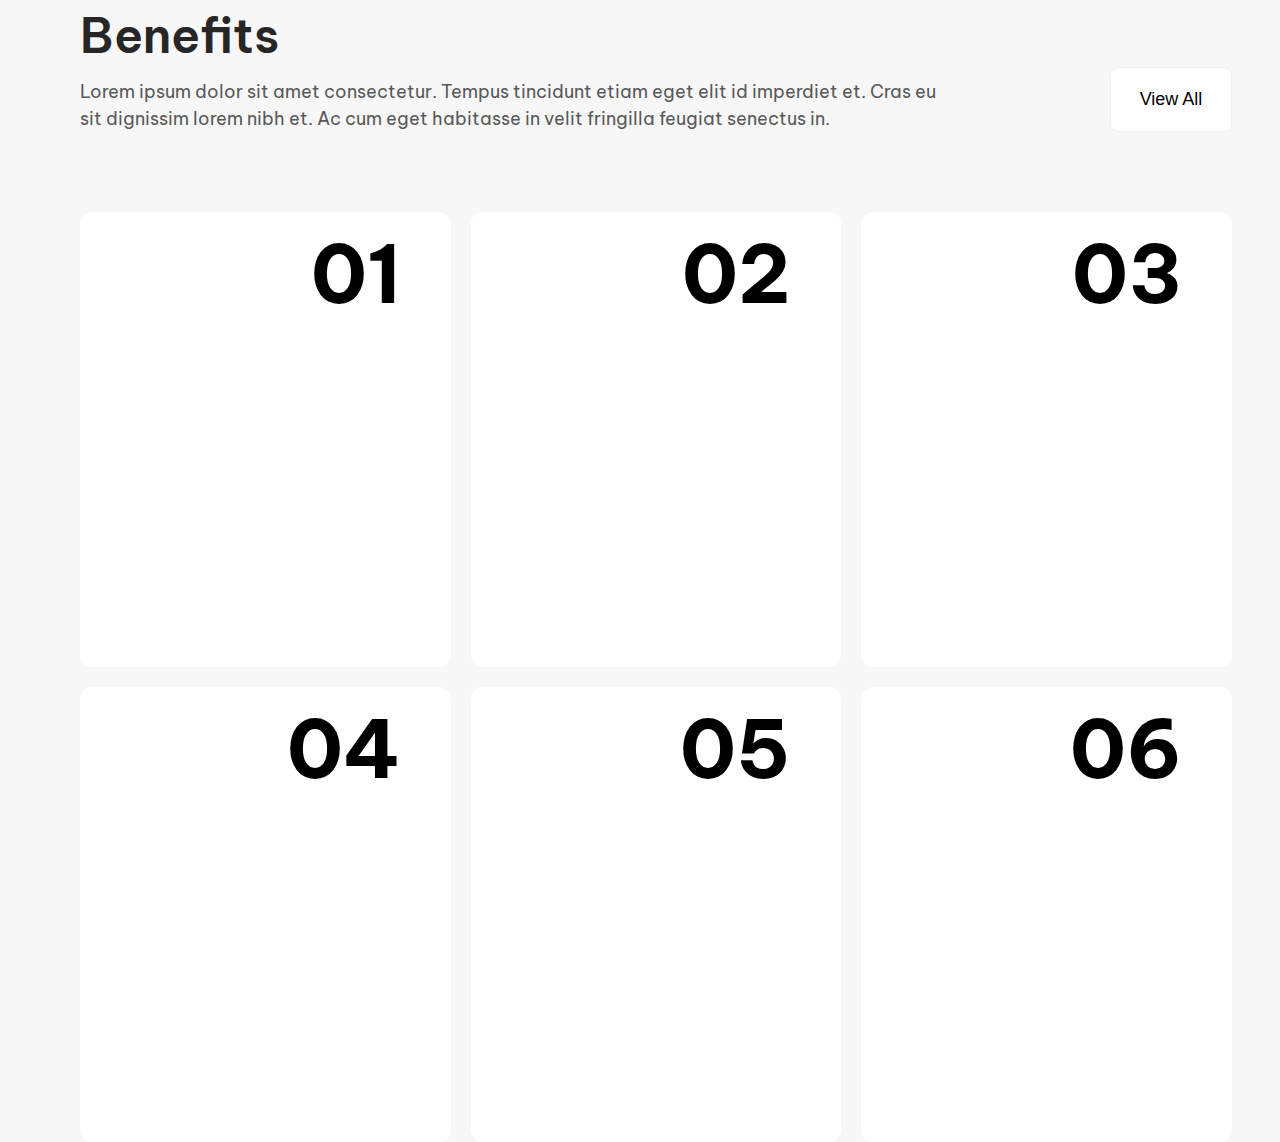
==== index.html @ 362ef0ac "in proccess" ====
<!DOCTYPE html>
<html lang="en">
  <head>
    <meta charset="UTF-8" />
    <meta name="viewport" content="width=device-width, initial-scale=1.0" />
    <link rel="stylesheet" href="assets/styles/reset.css" />
    <link rel="stylesheet" href="assets/styles/style.css" />
    <link rel="preconnect" href="https://fonts.googleapis.com" />
    <link rel="preconnect" href="https://fonts.gstatic.com" crossorigin />
    <link
      href="https://fonts.googleapis.com/css2?family=Be+Vietnam+Pro:ital,wght@0,100;0,200;0,300;0,400;0,500;0,600;0,700;0,800;0,900;1,100;1,200;1,300;1,400;1,500;1,600;1,700;1,800;1,900&display=swap"
      rel="stylesheet"
    />
    <title>course-Page</title>
  </head>
  <body>
    <section class="nahhum section"></section>
    <section class="daniel section">
      <section class="benefits section-container">
        <div class="section-header">
          <div class="section-header-description">
            <h1>Benefits</h1>
            <p>
              Lorem ipsum dolor sit amet consectetur. Tempus tincidunt etiam
              eget elit id imperdiet et. Cras eu sit dignissim lorem nibh et. Ac
              cum eget habitasse in velit fringilla feugiat senectus in.
            </p>
          </div>
          <div class="section-header-viewBtn">
            <button class="viewBtn">View All</button>
          </div>
        </div>
        <div class="section-cards">
          <div class="benefit-card">
            <div class="benefit-card-num">01</div>
            <div class="card-content"></div>
            <div class="card-arrowBtn"></div>
          </div>
          <div class="benefit-card">
            <div class="benefit-card-num">02</div>
            <div class="card-content"></div>
            <div class="card-arrowBtn"></div>
          </div>
          <div class="benefit-card">
            <div class="benefit-card-num">03</div>
            <div class="card-content"></div>
            <div class="card-arrowBtn"></div>
          </div>
          <div class="benefit-card">
            <div class="benefit-card-num">04</div>
            <div class="card-content"></div>
            <div class="card-arrowBtn"></div>
          </div>
          <div class="benefit-card">
            <div class="benefit-card-num">05</div>
            <div class="card-content"></div>
            <div class="card-arrowBtn"></div>
          </div>
          <div class="benefit-card">
            <div class="benefit-card-num">06</div>
            <div class="card-content"></div>
            <div class="card-arrowBtn"></div>
          </div>
        </div>
      </section>
    </section>
    <section class="mohammad section"></section>
    <section class="nahhum_2 section"></section>
  </body>
</html>
---- assets/styles/style.css ----
.section {
  width: 100%;
  padding: 0px 80px;
  background-color: #F7F7F8;
}
/*------------------- Benefits -----------------*/
.section-container {
  /*Utilities*/
  display: flex;
  flex-direction: column;
  width: 90%;
  gap: 8rem;
  font-family: "Be Vietnam Pro", sans-serif;
}
.benefits {
  height: 114.2rem;
}
.section-header {
  /*Utilities*/
  display: flex;
  width: 100%;
  height: 13.2rem;
}
.section-header-description {
    /*Utilities*/
  width: 75%;
  height: 100%;
  display: flex;
  flex-direction: column;
  gap: 0.6rem;
}
.section-header-description h1{
  font-size: 4.8rem;
  font-weight: 600;
  color: #262626;
  line-height: 7.2rem;
}
.section-header-description p{
  font-size: 1.8rem;
  font-weight: 400;
  color: #59595A;
  line-height: 2.7rem;
}
.section-header-viewBtn {
    /*Utilities*/
    width: 25%;
    height: 100%;
    display: flex;
    align-items: flex-end;
    justify-content: flex-end;
}
.viewBtn{
    /*Utilities*/
    width: 12rem;
    height: 6.3rem;
    border: 0.1rem solid #F1F1F3;
    border-radius: 0.8rem;
    background-color: #fff;
    padding: 18px, 24px, 18px, 24px;
    font-size: 1.8rem;
    font-weight: 500;
    line-height: 2.7rem;
    text-align: center;
}
/*-------------- benefits - cards--------------*/
.section-cards{
    display: grid;
    grid-template-columns: repeat(3,1fr);
    gap: 2rem;
    width: 100%;
    height: 93rem;
}
.benefit-card{
    border-radius: 1.2rem;
    padding: 5rem;
    gap: 5rem;
    display: flex;
    background: #FFFFFF;
    flex-direction: column;
    align-items: flex-end;
}
.benefit-card-num{
    font-size: 8rem;
    font-weight: 700;
    line-height: 2.4rem;
}
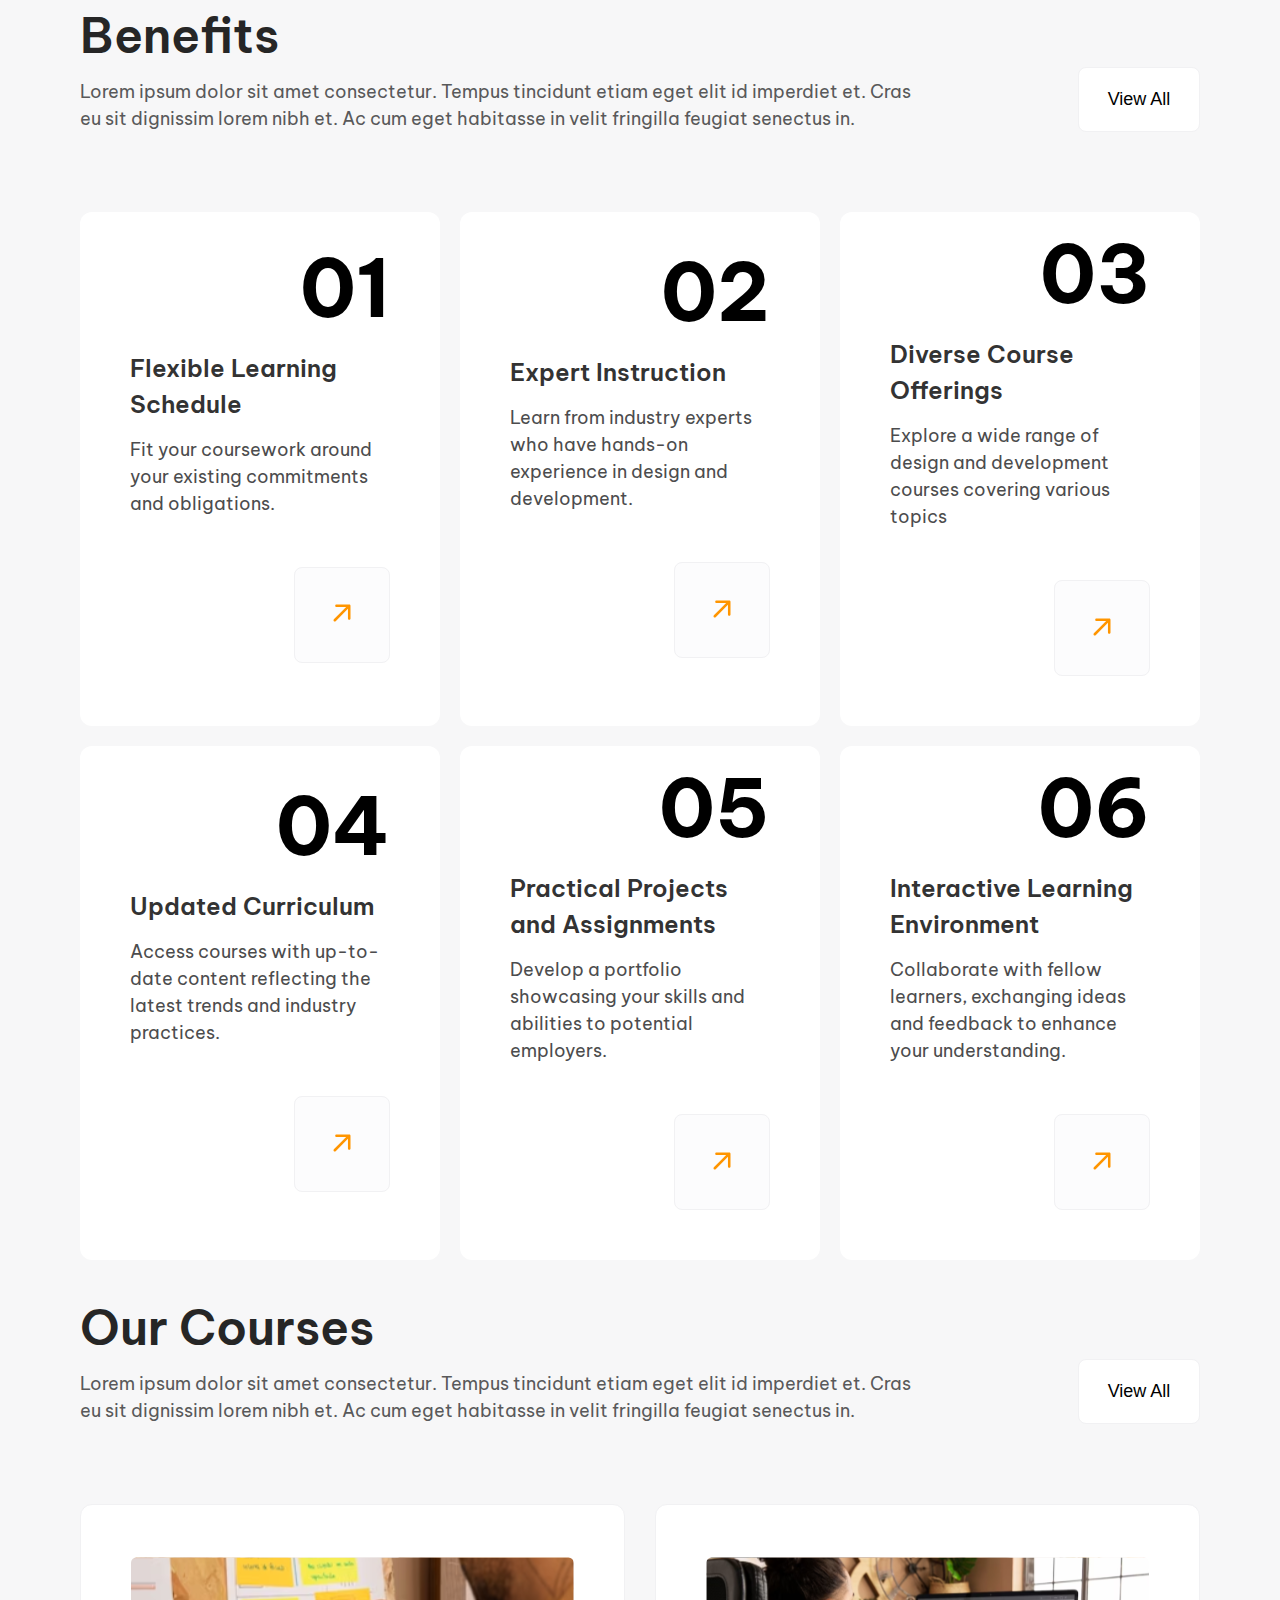
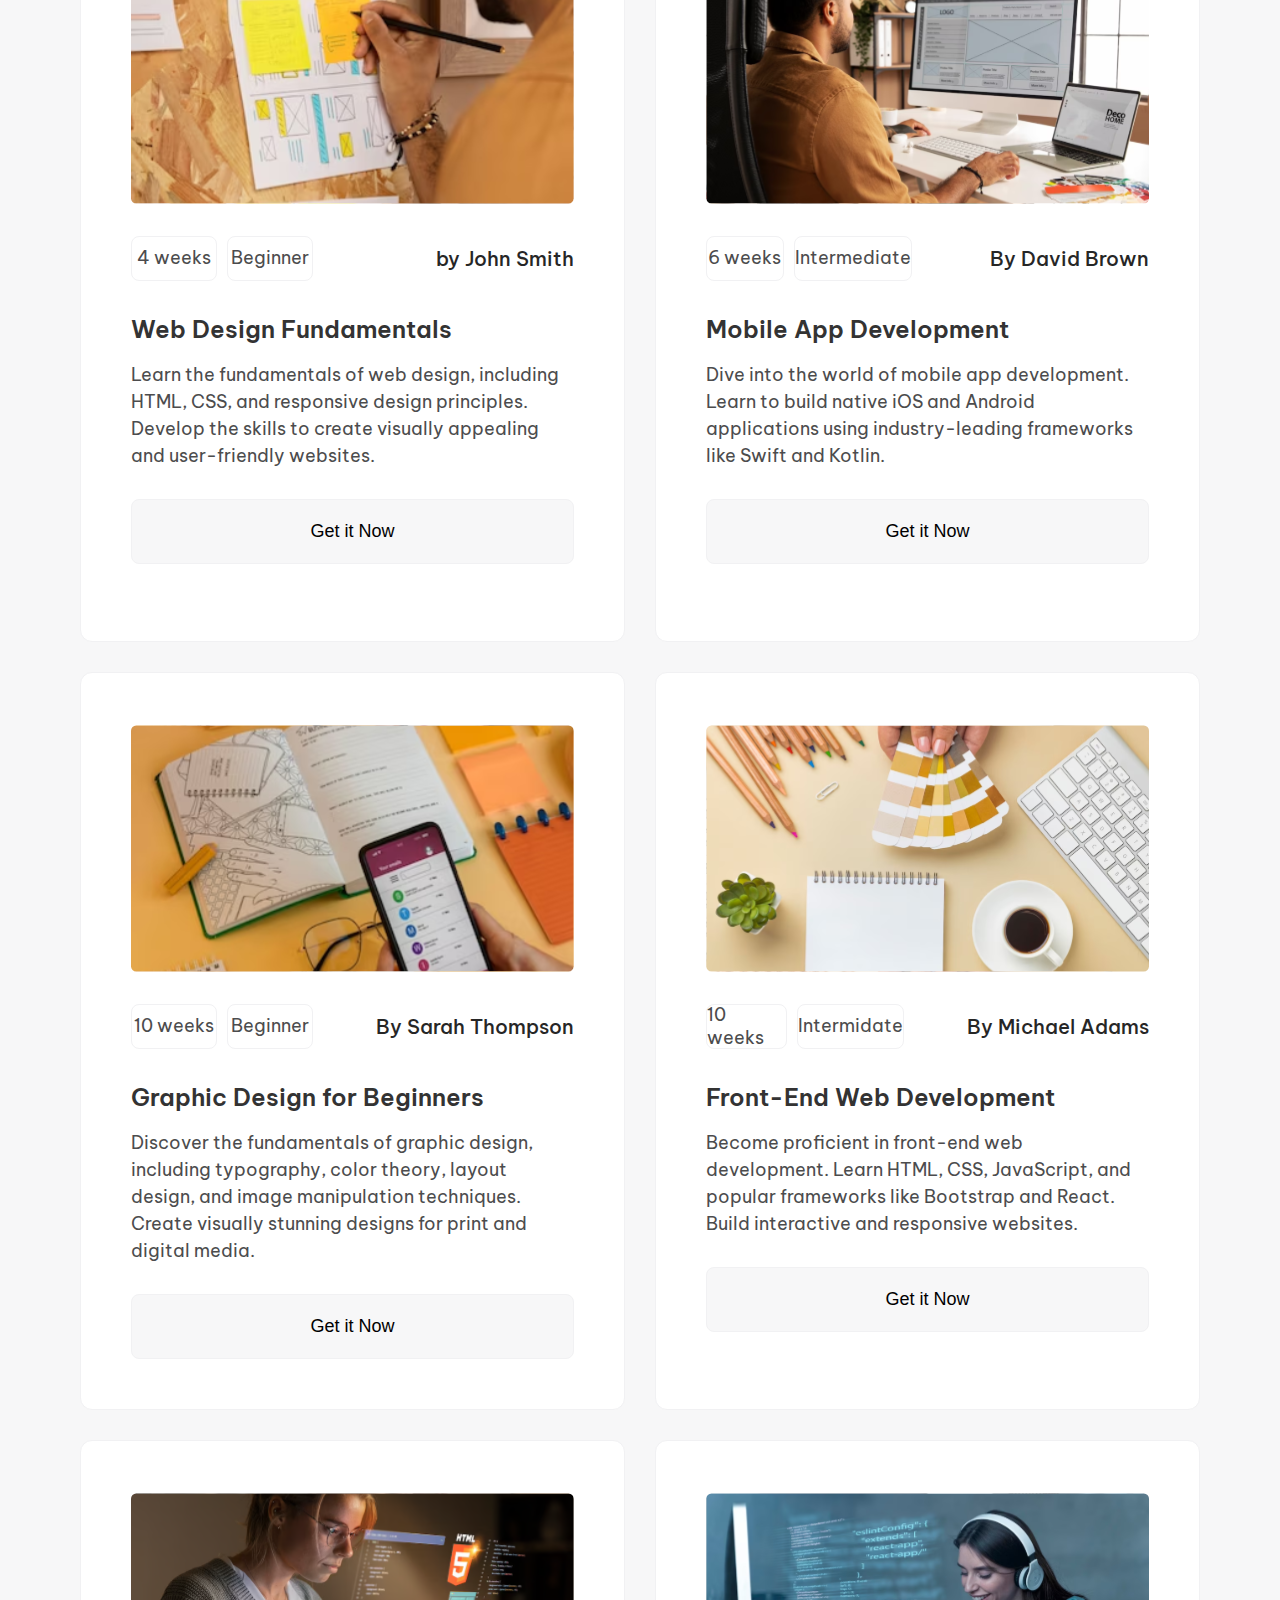
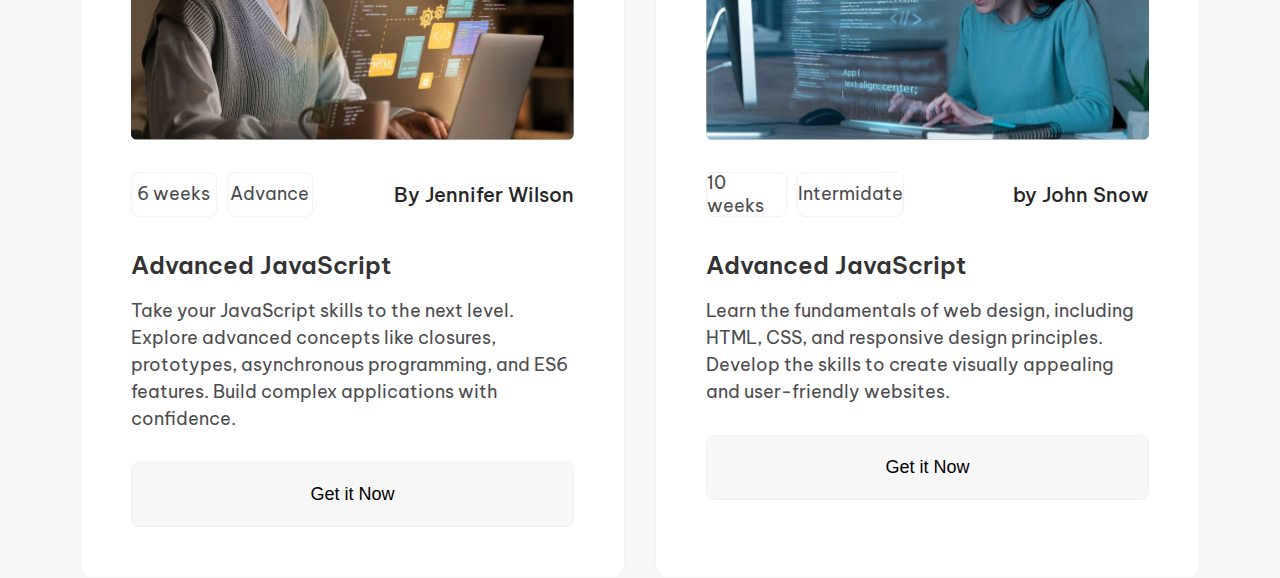
==== commit 73bbeb1f: "in proccess" ====
--- a/index.html
+++ b/index.html
@@ -18,7 +18,7 @@
     <section class="daniel section">
       <section class="benefits section-container">
         <div class="section-header">
-          <div class="section-header-description">
+          <div class="section-description">
             <h1>Benefits</h1>
             <p>
               Lorem ipsum dolor sit amet consectetur. Tempus tincidunt etiam
@@ -26,40 +26,212 @@
               cum eget habitasse in velit fringilla feugiat senectus in.
             </p>
           </div>
-          <div class="section-header-viewBtn">
+          <div class="section-viewBtn">
             <button class="viewBtn">View All</button>
           </div>
         </div>
-        <div class="section-cards">
+        <div class="benefit-section-cards">
           <div class="benefit-card">
             <div class="benefit-card-num">01</div>
-            <div class="card-content"></div>
-            <div class="card-arrowBtn"></div>
+            <div class="card-content">
+              <h1>Flexible Learning Schedule</h1>
+              <p>
+                Fit your coursework around your existing commitments and
+                obligations.
+              </p>
+            </div>
+            <button class="benefit-card-arrowBtn">
+              <img src="./arrowBtn-benefits.svg" alt="" />
+            </button>
           </div>
           <div class="benefit-card">
             <div class="benefit-card-num">02</div>
-            <div class="card-content"></div>
-            <div class="card-arrowBtn"></div>
+            <div class="card-content">
+              <h1>Expert Instruction</h1>
+              <p>
+                Learn from industry experts who have hands-on experience in
+                design and development.
+              </p>
+            </div>
+            <button class="benefit-card-arrowBtn">
+              <img src="./arrowBtn-benefits.svg" alt="" />
+            </button>
           </div>
           <div class="benefit-card">
             <div class="benefit-card-num">03</div>
-            <div class="card-content"></div>
-            <div class="card-arrowBtn"></div>
+            <div class="card-content">
+              <h1>Diverse Course Offerings</h1>
+              <p>
+                Explore a wide range of design and development courses covering
+                various topics
+              </p>
+            </div>
+            <button class="benefit-card-arrowBtn">
+              <img src="./arrowBtn-benefits.svg" alt="" />
+            </button>
           </div>
           <div class="benefit-card">
             <div class="benefit-card-num">04</div>
-            <div class="card-content"></div>
-            <div class="card-arrowBtn"></div>
+            <div class="card-content">
+              <h1>Updated Curriculum</h1>
+              <p>
+                Access courses with up-to-date content reflecting the latest
+                trends and industry practices.
+              </p>
+            </div>
+            <button class="benefit-card-arrowBtn">
+              <img src="./arrowBtn-benefits.svg" alt="" />
+            </button>
           </div>
           <div class="benefit-card">
             <div class="benefit-card-num">05</div>
-            <div class="card-content"></div>
-            <div class="card-arrowBtn"></div>
+            <div class="card-content">
+              <h1>Practical Projects and Assignments</h1>
+              <p>
+                Develop a portfolio showcasing your skills and abilities to
+                potential employers.
+              </p>
+            </div>
+            <button class="benefit-card-arrowBtn">
+              <img src="./arrowBtn-benefits.svg" alt="" />
+            </button>
           </div>
           <div class="benefit-card">
             <div class="benefit-card-num">06</div>
-            <div class="card-content"></div>
-            <div class="card-arrowBtn"></div>
+            <div class="card-content">
+              <h1>Interactive Learning Environment</h1>
+              <p>
+                Collaborate with fellow learners, exchanging ideas and feedback
+                to enhance your understanding.
+              </p>
+            </div>
+            <button class="benefit-card-arrowBtn">
+              <img src="./arrowBtn-benefits.svg" alt="" />
+            </button>
+          </div>
+        </div>
+      </section>
+      <!-----------------Our Courses section ------------------->
+      <section class="our-courses section-container">
+        <div class="section-header">
+          <div class="section-description">
+            <h1>Our Courses</h1>
+            <p>
+              Lorem ipsum dolor sit amet consectetur. Tempus tincidunt etiam
+              eget elit id imperdiet et. Cras eu sit dignissim lorem nibh et. Ac
+              cum eget habitasse in velit fringilla feugiat senectus in.
+            </p>
+          </div>
+          <div class="section-viewBtn">
+            <button class="viewBtn">View All</button>
+          </div>
+        </div>
+        <div class="our-courses-section-cards">
+          <div class="our-courses-card">
+            <div class="our-courses-card-img">
+              <img src="./course-image-1.svg" alt="" />
+            </div>
+            <div class="tags-bar">
+              <div class="duration tag">4 weeks</div>
+              <div class="level tag">Beginner</div>
+              <div class="creator-name">by John Smith</div>
+            </div>
+            <div class="card-content">
+              <h1>Web Design Fundamentals</h1>
+              <p>
+                Learn the fundamentals of web design, including HTML, CSS, and
+                responsive design principles. Develop the skills to create
+                visually appealing and user-friendly websites.
+              </p>
+            </div>
+            <button class="getItNow-btn">Get it Now</button>
+          </div>
+          <div class="our-courses-card">
+            <div class="our-courses-card-img">
+              <img src="./course-image-2.svg" alt="" />
+            </div>
+            <div class="tags-bar">
+              <div class="duration tag">6 weeks</div>
+              <div class="level tag">Intermediate</div>
+              <div class="creator-name">By David Brown</div>
+            </div>
+            <div class="card-content">
+              <h1>Mobile App Development</h1>
+              <p>
+               Dive into the world of mobile app development. Learn to build native iOS and Android applications using industry-leading frameworks like Swift and Kotlin.
+              </p>
+            </div>
+            <button class="getItNow-btn">Get it Now</button>
+          </div>
+          <div class="our-courses-card">
+            <div class="our-courses-card-img">
+              <img src="./course-image-3.svg" alt="" />
+            </div>
+            <div class="tags-bar">
+              <div class="duration tag">10 weeks</div>
+              <div class="level tag">Beginner</div>
+              <div class="creator-name">By Sarah Thompson</div>
+            </div>
+            <div class="card-content">
+              <h1>Graphic Design for Beginners</h1>
+              <p>
+                Discover the fundamentals of graphic design, including typography, color theory, layout design, and image manipulation techniques. Create visually stunning designs for print and digital media.
+              </p>
+            </div>
+            <button class="getItNow-btn">Get it Now</button>
+          </div>
+          <div class="our-courses-card">
+            <div class="our-courses-card-img">
+              <img src="./course-image-4.svg" alt="" />
+            </div>
+            <div class="tags-bar">
+              <div class="duration tag">10 weeks</div>
+              <div class="level tag">Intermidate</div>
+              <div class="creator-name">By Michael Adams</div>
+            </div>
+            <div class="card-content">
+              <h1>Front-End Web Development</h1>
+              <p>
+                Become proficient in front-end web development. Learn HTML, CSS, JavaScript, and popular frameworks like Bootstrap and React. Build interactive and responsive websites.
+              </p>
+            </div>
+            <button class="getItNow-btn">Get it Now</button>
+          </div>
+          <div class="our-courses-card">
+            <div class="our-courses-card-img">
+              <img src="./course-image-5.svg" alt="" />
+            </div>
+            <div class="tags-bar">
+              <div class="duration tag">6 weeks</div>
+              <div class="level tag">Advance</div>
+              <div class="creator-name">By Jennifer Wilson</div>
+            </div>
+            <div class="card-content">
+              <h1>Advanced JavaScript</h1>
+              <p>
+               Take your JavaScript skills to the next level. Explore advanced concepts like closures, prototypes, asynchronous programming, and ES6 features. Build complex applications with confidence.
+              </p>
+            </div>
+            <button class="getItNow-btn">Get it Now</button>
+          </div>
+          <div class="our-courses-card">
+            <div class="our-courses-card-img">
+              <img src="./course-image-6.svg" alt="" />
+            </div>
+            <div class="tags-bar">
+              <div class="duration tag">10 weeks</div>
+              <div class="level tag">Intermidate</div>
+              <div class="creator-name">by John Snow</div>
+            </div>
+            <div class="card-content">
+              <h1>Advanced JavaScript</h1>
+              <p>
+                Learn the fundamentals of web design, including HTML, CSS, and
+                responsive design principles. Develop the skills to create
+                visually appealing and user-friendly websites.
+              </p>
+            </div>
+            <button class="getItNow-btn">Get it Now</button>
           </div>
         </div>
       </section>
--- a/assets/styles/style.css
+++ b/assets/styles/style.css
@@ -1,19 +1,24 @@
 .section {
-  width: 100%;
+  /* width: 100%; */
   padding: 0px 80px;
-  background-color: #F7F7F8;
+  background-color: #f7f7f8;
+}
+.daniel{
+    display: flex;
+    flex-direction: column;
+    gap: 15rem;
 }
 /*------------------- Benefits -----------------*/
 .section-container {
   /*Utilities*/
   display: flex;
   flex-direction: column;
-  width: 90%;
+  width: 100%;
   gap: 8rem;
   font-family: "Be Vietnam Pro", sans-serif;
 }
 .benefits {
-  height: 114.2rem;
+  /* height: 114.2rem; */
 }
 .section-header {
   /*Utilities*/
@@ -21,66 +26,157 @@
   width: 100%;
   height: 13.2rem;
 }
-.section-header-description {
-    /*Utilities*/
+.section-description {
+  /*Utilities*/
   width: 75%;
   height: 100%;
   display: flex;
   flex-direction: column;
   gap: 0.6rem;
 }
-.section-header-description h1{
+.section-description h1 {
   font-size: 4.8rem;
   font-weight: 600;
   color: #262626;
   line-height: 7.2rem;
 }
-.section-header-description p{
+.section-description p {
   font-size: 1.8rem;
   font-weight: 400;
-  color: #59595A;
+  color: #59595a;
   line-height: 2.7rem;
 }
-.section-header-viewBtn {
+.section-viewBtn {
+  /*Utilities*/
+  width: 25%;
+  height: 100%;
+  display: flex;
+  align-items: flex-end;
+  justify-content: flex-end;
+}
+.viewBtn {
+  /*Utilities*/
+  width: 12rem;
+  height: 6.3rem;
+  border: 0.1rem solid #f1f1f3;
+  border-radius: 0.8rem;
+  background-color: #fff;
+  font-size: 1.8rem;
+  font-weight: 500;
+  line-height: 2.7rem;
+  text-align: center;
+}
+/*-------------- benefits - cards--------------*/
+.benefit-section-cards {
+  display: grid;
+  grid-template-columns: repeat(3, 1fr);
+  gap: 2rem;
+  width: 100%;
+  height: 93rem;
+}
+.benefit-card {
     /*Utilities*/
-    width: 25%;
+  border-radius: 1.2rem;
+  padding: 5rem;
+  gap: 5rem;
+  display: flex;
+  background: #ffffff;
+  flex-direction: column;
+  align-items: flex-end;
+  justify-content: center;
+}
+.benefit-card-num {
+    /*Utilities*/
+  font-size: 8rem;
+  font-weight: 700;
+  line-height: 2.4rem;
+}
+.card-content {
+    /*Utilities*/
+  display: flex;
+  flex-direction: column;
+  gap: 1.4rem;
+}
+.card-content h1 {
+  font-size: 2.4rem;
+  font-weight: 600;
+  color: #333333;
+  line-height: 3.6rem;
+}
+.card-content p {
+  font-size: 1.8rem;
+  font-weight: 400;
+  color: #4c4c4d;
+  line-height: 2.7rem;
+}
+.benefit-card-arrowBtn {
+    /*Utilities*/
+  width: 5.4rem;
+  height: 5.4rem;
+  padding: 2rem;
+  border-radius: 0.8rem;
+  border: 0.1rem solid #f1f1f3;
+  background-color: #fcfcfd;
+  cursor: pointer;
+}
+/*--------------------Our-courses--------------------*/
+.our-courses{
+    
+}
+.our-courses-section-cards{
+     display: grid;
+     grid-template-columns: repeat(2, 1fr);
+     grid-template-rows: repeat(3, 1fr);
+     height: auto;
+     width: 100%;
+     gap: 3rem;
+}
+.our-courses-card{
+    display: flex;
+    flex-direction: column;
+    gap: 3rem;
+    border-radius: 1.2rem;
+    border: 0.1rem solid #f1f1f3;
+    padding: 5rem;
+    background-color: #ffffff;
+    
+}
+.our-courses-card-img img{
     height: 100%;
+    width: 100%;
+}
+.tags-bar{
     display: flex;
-    align-items: flex-end;
-    justify-content: flex-end;
+    gap: 1rem;
 }
-.viewBtn{
-    /*Utilities*/
-    width: 12rem;
+.tag{
+    flex: 1;
+    height: 4.3rem;
+    border-radius: 0.8rem;
+    border: 1px solid #f1f1f3;
+    color: #4C4C4D;
+    line-height: 2.27rem;
+    font-size: 1.8rem;
+    display: flex;
+    align-items: center;
+    justify-content: center;
+}
+.creator-name{
+  flex: 3;
+  display: flex;
+  align-items: center;
+  justify-content: flex-end;
+  font-size: 2rem;
+  font-weight: 500;
+  line-height: 2.53rem;
+  color: #262626;
+}
+.getItNow-btn{
+    background-color: #F7F7F8;
+    border: 1px solid #F1F1F3;
+    border-radius: 0.8rem;
     height: 6.3rem;
-    border: 0.1rem solid #F1F1F3;
-    border-radius: 0.8rem;
-    background-color: #fff;
-    padding: 18px, 24px, 18px, 24px;
     font-size: 1.8rem;
     font-weight: 500;
     line-height: 2.7rem;
-    text-align: center;
 }
-/*-------------- benefits - cards--------------*/
-.section-cards{
-    display: grid;
-    grid-template-columns: repeat(3,1fr);
-    gap: 2rem;
-    width: 100%;
-    height: 93rem;
-}
-.benefit-card{
-    border-radius: 1.2rem;
-    padding: 5rem;
-    gap: 5rem;
-    display: flex;
-    background: #FFFFFF;
-    flex-direction: column;
-    align-items: flex-end;
-}
-.benefit-card-num{
-    font-size: 8rem;
-    font-weight: 700;
-    line-height: 2.4rem;
-}
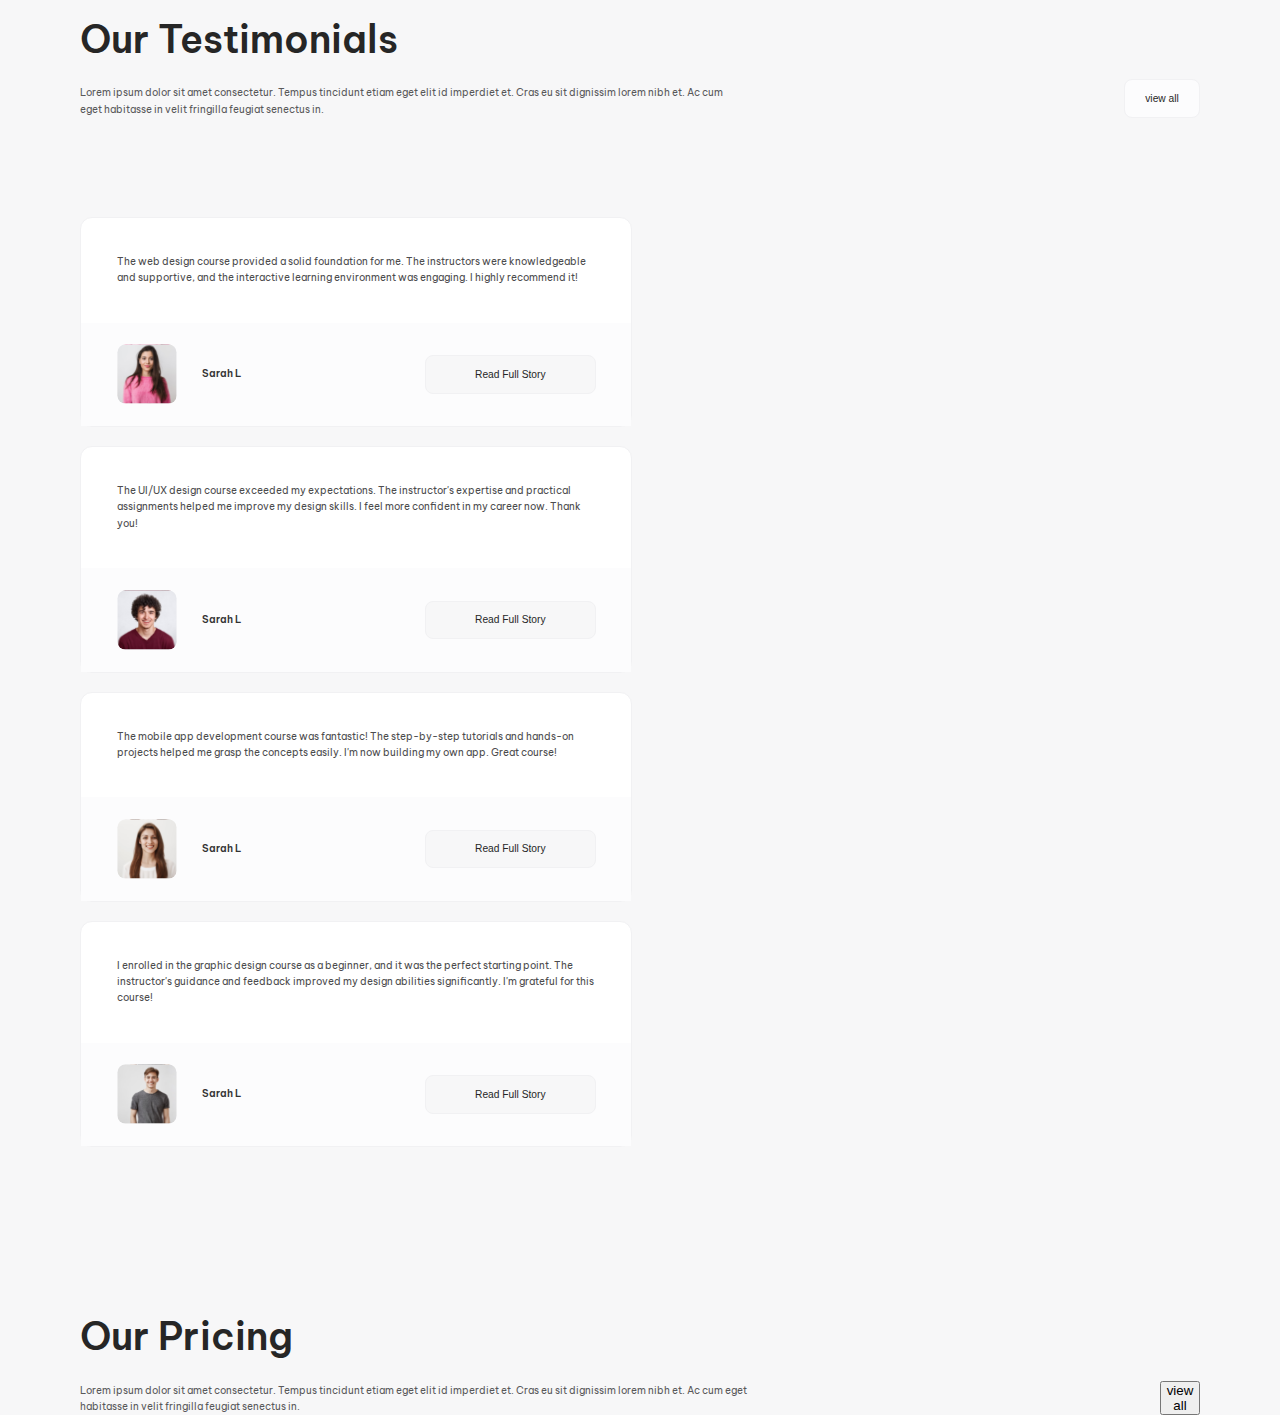
==== commit ac0c751b: "first section" ====
--- a/index.html
+++ b/index.html
@@ -5,238 +5,105 @@
     <meta name="viewport" content="width=device-width, initial-scale=1.0" />
     <link rel="stylesheet" href="assets/styles/reset.css" />
     <link rel="stylesheet" href="assets/styles/style.css" />
-    <link rel="preconnect" href="https://fonts.googleapis.com" />
-    <link rel="preconnect" href="https://fonts.gstatic.com" crossorigin />
     <link
-      href="https://fonts.googleapis.com/css2?family=Be+Vietnam+Pro:ital,wght@0,100;0,200;0,300;0,400;0,500;0,600;0,700;0,800;0,900;1,100;1,200;1,300;1,400;1,500;1,600;1,700;1,800;1,900&display=swap"
       rel="stylesheet"
+      href="https://fonts.googleapis.com/css2?family=Be+Vietnam+Pro&display=swap"
     />
+
     <title>course-Page</title>
   </head>
   <body>
     <section class="nahhum section"></section>
-    <section class="daniel section">
-      <section class="benefits section-container">
-        <div class="section-header">
-          <div class="section-description">
-            <h1>Benefits</h1>
-            <p>
-              Lorem ipsum dolor sit amet consectetur. Tempus tincidunt etiam
+    <section class="daniel section"></section>
+    <section class="mohammad section">
+      <section class="Our-Testimonials">
+        <section class="main-description">
+          <div class="description">
+            <p>Our Testimonials</p>
+            <label
+              >Lorem ipsum dolor sit amet consectetur. Tempus tincidunt etiam
               eget elit id imperdiet et. Cras eu sit dignissim lorem nibh et. Ac
-              cum eget habitasse in velit fringilla feugiat senectus in.
-            </p>
+              cum eget habitasse in velit fringilla feugiat senectus in.</label
+            >
           </div>
-          <div class="section-viewBtn">
-            <button class="viewBtn">View All</button>
+          <button>view all</button>
+        </section>
+        <section class="Testimonials-stories">
+          <figure>
+            <label
+              >The web design course provided a solid foundation for me. The
+              instructors were knowledgeable and supportive, and the interactive
+              learning environment was engaging. I highly recommend it!</label
+            >
+            <div class="Testimonial">
+              <div class="Testimonial-details">
+                <img src="assets/images/Sarah.svg" alt="" />
+                <p>Sarah L</p>
+              </div>
+              <button>Read Full Story</button>
+            </div>
+          </figure>
+          <figure>
+            <label
+              >The UI/UX design course exceeded my expectations. The
+              instructor's expertise and practical assignments helped me improve
+              my design skills. I feel more confident in my career now. Thank
+              you!</label
+            >
+            <div class="Testimonial">
+              <div class="Testimonial-details">
+                <img src="assets/images/Jason.svg" alt="" />
+                <p>Sarah L</p>
+              </div>
+              <button>Read Full Story</button>
+            </div>
+          </figure>
+          <figure>
+            <label
+              >The mobile app development course was fantastic! The step-by-step
+              tutorials and hands-on projects helped me grasp the concepts
+              easily. I'm now building my own app. Great course!</label
+            >
+            <div class="Testimonial">
+              <div class="Testimonial-details">
+                <img src="assets/images/Emily.svg" alt="" />
+                <p>Sarah L</p>
+              </div>
+              <button>Read Full Story</button>
+            </div>
+          </figure>
+          <figure>
+            <label
+              >I enrolled in the graphic design course as a beginner, and it was
+              the perfect starting point. The instructor's guidance and feedback
+              improved my design abilities significantly. I'm grateful for this
+              course!</label
+            >
+            <div class="Testimonial">
+              <div class="Testimonial-details">
+                <img src="assets/images/Michael.svg" alt="" />
+                <p>Sarah L</p>
+              </div>
+              <button>Read Full Story</button>
+            </div>
+          </figure>
+          <!-- <figure>a</figure> -->
+        </section>
+      </section>
+      <section class="Our-Pricing">
+        <section class="main-description">
+          <div class="description">
+            <p>Our Pricing</p>
+            <label
+              >Lorem ipsum dolor sit amet consectetur. Tempus tincidunt etiam
+              eget elit id imperdiet et. Cras eu sit dignissim lorem nibh et. Ac
+              cum eget habitasse in velit fringilla feugiat senectus in.</label
+            >
           </div>
-        </div>
-        <div class="benefit-section-cards">
-          <div class="benefit-card">
-            <div class="benefit-card-num">01</div>
-            <div class="card-content">
-              <h1>Flexible Learning Schedule</h1>
-              <p>
-                Fit your coursework around your existing commitments and
-                obligations.
-              </p>
-            </div>
-            <button class="benefit-card-arrowBtn">
-              <img src="./arrowBtn-benefits.svg" alt="" />
-            </button>
-          </div>
-          <div class="benefit-card">
-            <div class="benefit-card-num">02</div>
-            <div class="card-content">
-              <h1>Expert Instruction</h1>
-              <p>
-                Learn from industry experts who have hands-on experience in
-                design and development.
-              </p>
-            </div>
-            <button class="benefit-card-arrowBtn">
-              <img src="./arrowBtn-benefits.svg" alt="" />
-            </button>
-          </div>
-          <div class="benefit-card">
-            <div class="benefit-card-num">03</div>
-            <div class="card-content">
-              <h1>Diverse Course Offerings</h1>
-              <p>
-                Explore a wide range of design and development courses covering
-                various topics
-              </p>
-            </div>
-            <button class="benefit-card-arrowBtn">
-              <img src="./arrowBtn-benefits.svg" alt="" />
-            </button>
-          </div>
-          <div class="benefit-card">
-            <div class="benefit-card-num">04</div>
-            <div class="card-content">
-              <h1>Updated Curriculum</h1>
-              <p>
-                Access courses with up-to-date content reflecting the latest
-                trends and industry practices.
-              </p>
-            </div>
-            <button class="benefit-card-arrowBtn">
-              <img src="./arrowBtn-benefits.svg" alt="" />
-            </button>
-          </div>
-          <div class="benefit-card">
-            <div class="benefit-card-num">05</div>
-            <div class="card-content">
-              <h1>Practical Projects and Assignments</h1>
-              <p>
-                Develop a portfolio showcasing your skills and abilities to
-                potential employers.
-              </p>
-            </div>
-            <button class="benefit-card-arrowBtn">
-              <img src="./arrowBtn-benefits.svg" alt="" />
-            </button>
-          </div>
-          <div class="benefit-card">
-            <div class="benefit-card-num">06</div>
-            <div class="card-content">
-              <h1>Interactive Learning Environment</h1>
-              <p>
-                Collaborate with fellow learners, exchanging ideas and feedback
-                to enhance your understanding.
-              </p>
-            </div>
-            <button class="benefit-card-arrowBtn">
-              <img src="./arrowBtn-benefits.svg" alt="" />
-            </button>
-          </div>
-        </div>
-      </section>
-      <!-----------------Our Courses section ------------------->
-      <section class="our-courses section-container">
-        <div class="section-header">
-          <div class="section-description">
-            <h1>Our Courses</h1>
-            <p>
-              Lorem ipsum dolor sit amet consectetur. Tempus tincidunt etiam
-              eget elit id imperdiet et. Cras eu sit dignissim lorem nibh et. Ac
-              cum eget habitasse in velit fringilla feugiat senectus in.
-            </p>
-          </div>
-          <div class="section-viewBtn">
-            <button class="viewBtn">View All</button>
-          </div>
-        </div>
-        <div class="our-courses-section-cards">
-          <div class="our-courses-card">
-            <div class="our-courses-card-img">
-              <img src="./course-image-1.svg" alt="" />
-            </div>
-            <div class="tags-bar">
-              <div class="duration tag">4 weeks</div>
-              <div class="level tag">Beginner</div>
-              <div class="creator-name">by John Smith</div>
-            </div>
-            <div class="card-content">
-              <h1>Web Design Fundamentals</h1>
-              <p>
-                Learn the fundamentals of web design, including HTML, CSS, and
-                responsive design principles. Develop the skills to create
-                visually appealing and user-friendly websites.
-              </p>
-            </div>
-            <button class="getItNow-btn">Get it Now</button>
-          </div>
-          <div class="our-courses-card">
-            <div class="our-courses-card-img">
-              <img src="./course-image-2.svg" alt="" />
-            </div>
-            <div class="tags-bar">
-              <div class="duration tag">6 weeks</div>
-              <div class="level tag">Intermediate</div>
-              <div class="creator-name">By David Brown</div>
-            </div>
-            <div class="card-content">
-              <h1>Mobile App Development</h1>
-              <p>
-               Dive into the world of mobile app development. Learn to build native iOS and Android applications using industry-leading frameworks like Swift and Kotlin.
-              </p>
-            </div>
-            <button class="getItNow-btn">Get it Now</button>
-          </div>
-          <div class="our-courses-card">
-            <div class="our-courses-card-img">
-              <img src="./course-image-3.svg" alt="" />
-            </div>
-            <div class="tags-bar">
-              <div class="duration tag">10 weeks</div>
-              <div class="level tag">Beginner</div>
-              <div class="creator-name">By Sarah Thompson</div>
-            </div>
-            <div class="card-content">
-              <h1>Graphic Design for Beginners</h1>
-              <p>
-                Discover the fundamentals of graphic design, including typography, color theory, layout design, and image manipulation techniques. Create visually stunning designs for print and digital media.
-              </p>
-            </div>
-            <button class="getItNow-btn">Get it Now</button>
-          </div>
-          <div class="our-courses-card">
-            <div class="our-courses-card-img">
-              <img src="./course-image-4.svg" alt="" />
-            </div>
-            <div class="tags-bar">
-              <div class="duration tag">10 weeks</div>
-              <div class="level tag">Intermidate</div>
-              <div class="creator-name">By Michael Adams</div>
-            </div>
-            <div class="card-content">
-              <h1>Front-End Web Development</h1>
-              <p>
-                Become proficient in front-end web development. Learn HTML, CSS, JavaScript, and popular frameworks like Bootstrap and React. Build interactive and responsive websites.
-              </p>
-            </div>
-            <button class="getItNow-btn">Get it Now</button>
-          </div>
-          <div class="our-courses-card">
-            <div class="our-courses-card-img">
-              <img src="./course-image-5.svg" alt="" />
-            </div>
-            <div class="tags-bar">
-              <div class="duration tag">6 weeks</div>
-              <div class="level tag">Advance</div>
-              <div class="creator-name">By Jennifer Wilson</div>
-            </div>
-            <div class="card-content">
-              <h1>Advanced JavaScript</h1>
-              <p>
-               Take your JavaScript skills to the next level. Explore advanced concepts like closures, prototypes, asynchronous programming, and ES6 features. Build complex applications with confidence.
-              </p>
-            </div>
-            <button class="getItNow-btn">Get it Now</button>
-          </div>
-          <div class="our-courses-card">
-            <div class="our-courses-card-img">
-              <img src="./course-image-6.svg" alt="" />
-            </div>
-            <div class="tags-bar">
-              <div class="duration tag">10 weeks</div>
-              <div class="level tag">Intermidate</div>
-              <div class="creator-name">by John Snow</div>
-            </div>
-            <div class="card-content">
-              <h1>Advanced JavaScript</h1>
-              <p>
-                Learn the fundamentals of web design, including HTML, CSS, and
-                responsive design principles. Develop the skills to create
-                visually appealing and user-friendly websites.
-              </p>
-            </div>
-            <button class="getItNow-btn">Get it Now</button>
-          </div>
-        </div>
+          <button>view all</button>
+        </section>
       </section>
     </section>
-    <section class="mohammad section"></section>
     <section class="nahhum_2 section"></section>
   </body>
 </html>
--- a/assets/styles/style.css
+++ b/assets/styles/style.css
@@ -1,182 +1,134 @@
 .section {
-  /* width: 100%; */
-  padding: 0px 80px;
-  background-color: #f7f7f8;
+    /* width: 100%; */
+    padding: 0px 80px;
+    max-width: 1488px;
 }
-.daniel{
+
+.mohammad {
     display: flex;
     flex-direction: column;
-    gap: 15rem;
+    gap: 150px;
+    justify-content: space-around;
 }
-/*------------------- Benefits -----------------*/
-.section-container {
-  /*Utilities*/
-  display: flex;
-  flex-direction: column;
-  width: 100%;
-  gap: 8rem;
-  font-family: "Be Vietnam Pro", sans-serif;
-}
-.benefits {
-  /* height: 114.2rem; */
-}
-.section-header {
-  /*Utilities*/
-  display: flex;
-  width: 100%;
-  height: 13.2rem;
-}
-.section-description {
-  /*Utilities*/
-  width: 75%;
-  height: 100%;
-  display: flex;
-  flex-direction: column;
-  gap: 0.6rem;
-}
-.section-description h1 {
-  font-size: 4.8rem;
-  font-weight: 600;
-  color: #262626;
-  line-height: 7.2rem;
-}
-.section-description p {
-  font-size: 1.8rem;
-  font-weight: 400;
-  color: #59595a;
-  line-height: 2.7rem;
-}
-.section-viewBtn {
-  /*Utilities*/
-  width: 25%;
-  height: 100%;
-  display: flex;
-  align-items: flex-end;
-  justify-content: flex-end;
-}
-.viewBtn {
-  /*Utilities*/
-  width: 12rem;
-  height: 6.3rem;
-  border: 0.1rem solid #f1f1f3;
-  border-radius: 0.8rem;
-  background-color: #fff;
-  font-size: 1.8rem;
-  font-weight: 500;
-  line-height: 2.7rem;
-  text-align: center;
-}
-/*-------------- benefits - cards--------------*/
-.benefit-section-cards {
-  display: grid;
-  grid-template-columns: repeat(3, 1fr);
-  gap: 2rem;
-  width: 100%;
-  height: 93rem;
-}
-.benefit-card {
-    /*Utilities*/
-  border-radius: 1.2rem;
-  padding: 5rem;
-  gap: 5rem;
-  display: flex;
-  background: #ffffff;
-  flex-direction: column;
-  align-items: flex-end;
-  justify-content: center;
-}
-.benefit-card-num {
-    /*Utilities*/
-  font-size: 8rem;
-  font-weight: 700;
-  line-height: 2.4rem;
-}
-.card-content {
-    /*Utilities*/
-  display: flex;
-  flex-direction: column;
-  gap: 1.4rem;
-}
-.card-content h1 {
-  font-size: 2.4rem;
-  font-weight: 600;
-  color: #333333;
-  line-height: 3.6rem;
-}
-.card-content p {
-  font-size: 1.8rem;
-  font-weight: 400;
-  color: #4c4c4d;
-  line-height: 2.7rem;
-}
-.benefit-card-arrowBtn {
-    /*Utilities*/
-  width: 5.4rem;
-  height: 5.4rem;
-  padding: 2rem;
-  border-radius: 0.8rem;
-  border: 0.1rem solid #f1f1f3;
-  background-color: #fcfcfd;
-  cursor: pointer;
-}
-/*--------------------Our-courses--------------------*/
-.our-courses{
-    
-}
-.our-courses-section-cards{
-     display: grid;
-     grid-template-columns: repeat(2, 1fr);
-     grid-template-rows: repeat(3, 1fr);
-     height: auto;
-     width: 100%;
-     gap: 3rem;
-}
-.our-courses-card{
+
+.Our-Testimonials,
+.Our-Pricing {
     display: flex;
     flex-direction: column;
-    gap: 3rem;
-    border-radius: 1.2rem;
-    border: 0.1rem solid #f1f1f3;
-    padding: 5rem;
-    background-color: #ffffff;
-    
+    justify-content: space-between;
+    gap: 11vh;
+    margin: 0px;
 }
-.our-courses-card-img img{
-    height: 100%;
-    width: 100%;
+
+
+.Our-Testimonials .main-description,
+.Our-Pricing .main-description {
+    display: flex;
+    margin: 0px;
+    padding: 0px;
+    flex-direction: row;
+    justify-content: flex-end;
+    align-items: flex-end;
+    gap: 24vw;
 }
-.tags-bar{
+
+.Our-Testimonials .main-description .description,
+.Our-Pricing .main-description .description {
+    margin-right: 90px;
+    width: 74%;
     display: flex;
-    gap: 1rem;
+    flex-direction: column;
+    gap: 6px;
+    justify-content: space-between;
 }
-.tag{
-    flex: 1;
-    height: 4.3rem;
-    border-radius: 0.8rem;
-    border: 1px solid #f1f1f3;
+
+.Our-Testimonials .main-description p,
+.Our-Pricing .main-description p {
+    color: #262626;
+    font-weight: 600;
+    font-size: 3vw;
+    padding: 1vh 0px;
+}
+
+.Our-Testimonials .main-description label,
+.Our-Pricing .main-description label {
+    font-size: 0.8vw;
+    color: #59595A;
+}
+
+.Our-Testimonials .main-description button {
+    background-color: #FCFCFD;
+    border: 1px #F1F1F3 solid;
+    font-size: 0.8vw;
+    color: #262626;
+    padding: 13px 17px;
+    border-radius: 8px;
+    width: 4vw;
+    cursor: pointer;
+}
+
+.Testimonials-stories {
+    display: flex;
+    flex-direction: row;
+    flex-wrap: wrap;
+    gap: 1.5vw;
+
+}
+
+.Testimonials-stories figure {
+    width: 43vw;
+    display: flex;
+    flex-direction: column;
+    background-color: #FFFFFF;
+    border: 1px solid #F1F1F3;
+    border-radius: 12px;
+}
+
+.Testimonials-stories figure label {
+    padding: 2.8vw;
     color: #4C4C4D;
-    line-height: 2.27rem;
-    font-size: 1.8rem;
+    font-size: 0.8vw;
+
+}
+
+.Testimonial {
     display: flex;
+    flex-direction: row;
+    padding: 1.7vw 2.8vw;
+    background-color: #FCFCFD;
     align-items: center;
-    justify-content: center;
+
 }
-.creator-name{
-  flex: 3;
-  display: flex;
-  align-items: center;
-  justify-content: flex-end;
-  font-size: 2rem;
-  font-weight: 500;
-  line-height: 2.53rem;
-  color: #262626;
+
+.Testimonial-details {
+    flex-grow: 2;
+    display: flex;
+    flex-direction: row;
+    align-items: center;
+    gap: 2vw;
 }
-.getItNow-btn{
+
+.Testimonial-details img {
+    width: 60px;
+    height: 60px;
+}
+
+.Testimonial-details p {
+    font-size: 0.8vw;
+    color: #333333;
+    font-weight: 600;
+}
+
+.Testimonial button {
+    flex-grow: 1;
+    font-size: 0.8vw;
+    width: 2vw;
+    color: #262626;
     background-color: #F7F7F8;
+    border-radius: 8px;
     border: 1px solid #F1F1F3;
-    border-radius: 0.8rem;
-    height: 6.3rem;
-    font-size: 1.8rem;
-    font-weight: 500;
-    line-height: 2.7rem;
+    padding: 1vw 2vw;
+    cursor: pointer;
 }
+
+.Our-Pricing .main-description button {}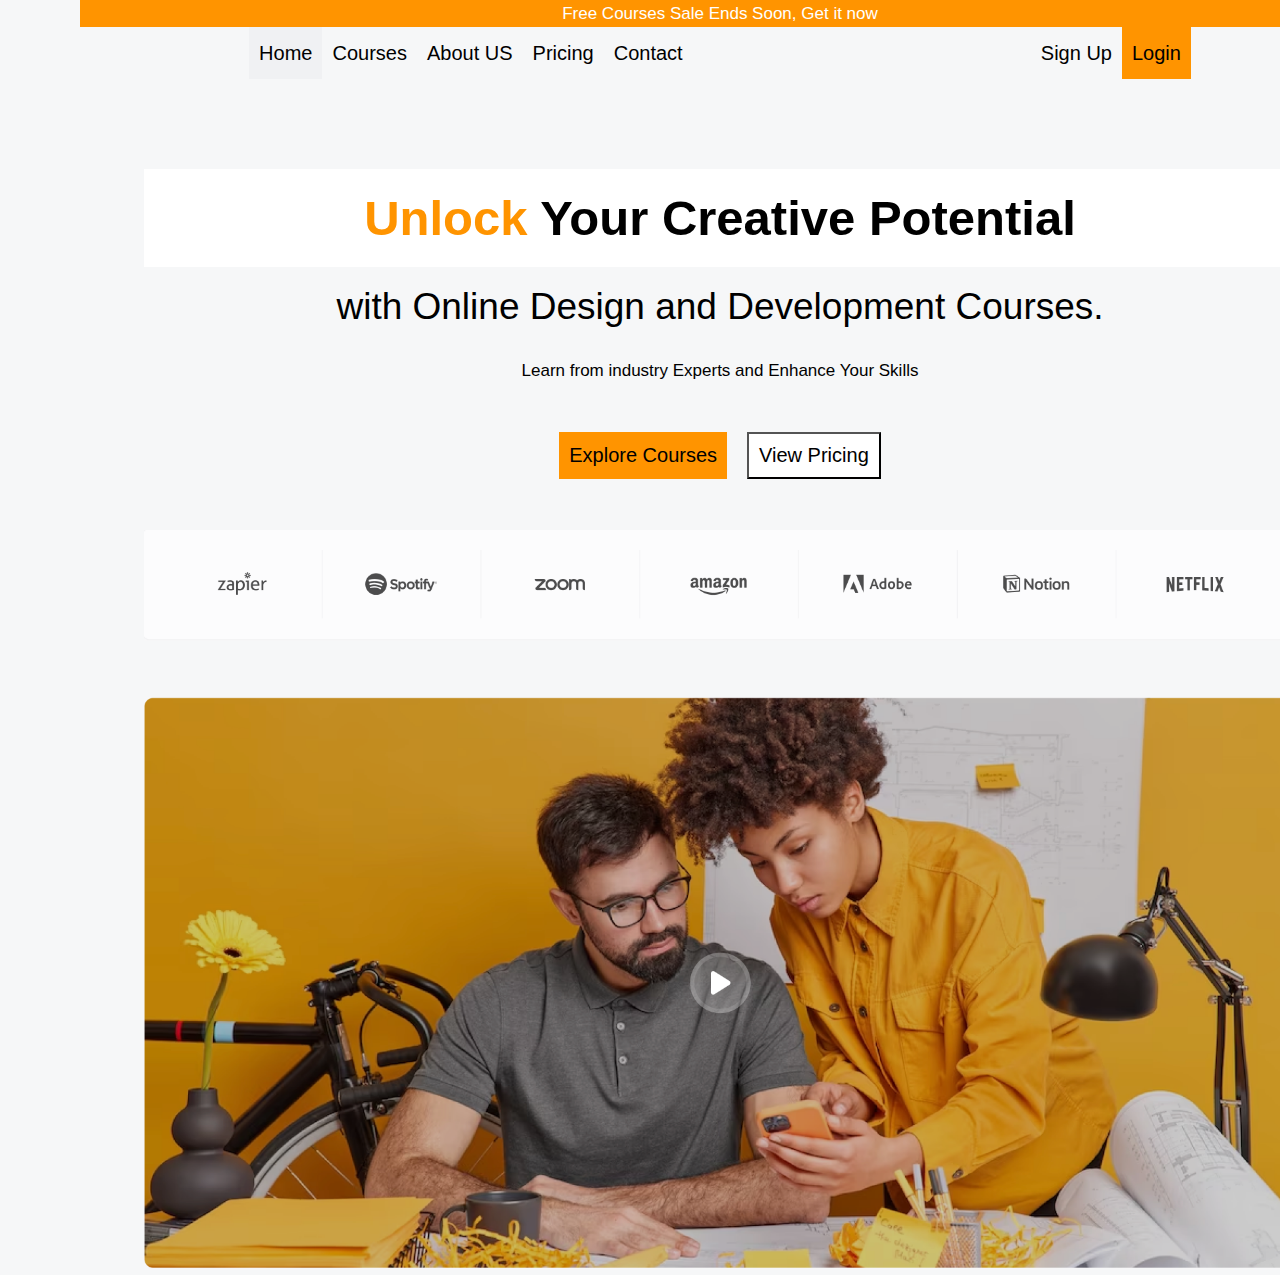
==== commit 881673f7: "actions" ====
--- a/index.html
+++ b/index.html
@@ -5,105 +5,78 @@
     <meta name="viewport" content="width=device-width, initial-scale=1.0" />
     <link rel="stylesheet" href="assets/styles/reset.css" />
     <link rel="stylesheet" href="assets/styles/style.css" />
-    <link
-      rel="stylesheet"
-      href="https://fonts.googleapis.com/css2?family=Be+Vietnam+Pro&display=swap"
-    />
-
     <title>course-Page</title>
   </head>
   <body>
-    <section class="nahhum section"></section>
+    <section class="nahhum section">
+      <header class="flex">Free Courses Sale Ends Soon, Get it now</header>
+
+      <div class="secondary-header flex">
+        <div class="main-nav-bar flex">
+          <div class="pressed-btn flex">Home</div>
+          <div class="un-pressed-btn flex">Courses</div>
+          <div class="un-pressed-btn flex">About US</div>
+          <div class="un-pressed-btn flex">Pricing</div>
+          <div class="un-pressed-btn flex">Contact</div>
+        </div>
+
+        <div class="login-bar flex">
+          <button type="button" class="sign-up-btn">Sign Up</button>
+          <button type="button" class="login-btn">Login</button>
+        </div>
+      </div>
+
+      <div class="hero-section">
+        <div class="hero-content">
+          <div class="header1">
+            <span class="orange">Unlock</span> Your Creative Potential
+          </div>
+          <div class="header2">with Online Design and Development Courses.</div>
+
+          <div class="header3">
+            Learn from industry Experts and Enhance Your Skills
+          </div>
+          <div class="explore-btn">
+            <button type="button" class="explore-courses-btn login-btn">
+              Explore Courses
+            </button>
+            <button type="button" class="view-pricing-btn">View Pricing</button>
+          </div>
+       
+
+        <div class="partners-img">
+          <img src="assets/Screenshot 2024-04-16 at 12.36.17.png" />
+        </div>
+<div class="main-image">
+<img src="assets/Screenshot 2024-04-16 at 12.37.38.png">
+</div>
+
+      </div>
+    </section>
     <section class="daniel section"></section>
-    <section class="mohammad section">
-      <section class="Our-Testimonials">
-        <section class="main-description">
-          <div class="description">
-            <p>Our Testimonials</p>
-            <label
-              >Lorem ipsum dolor sit amet consectetur. Tempus tincidunt etiam
-              eget elit id imperdiet et. Cras eu sit dignissim lorem nibh et. Ac
-              cum eget habitasse in velit fringilla feugiat senectus in.</label
-            >
-          </div>
-          <button>view all</button>
-        </section>
-        <section class="Testimonials-stories">
-          <figure>
-            <label
-              >The web design course provided a solid foundation for me. The
-              instructors were knowledgeable and supportive, and the interactive
-              learning environment was engaging. I highly recommend it!</label
-            >
-            <div class="Testimonial">
-              <div class="Testimonial-details">
-                <img src="assets/images/Sarah.svg" alt="" />
-                <p>Sarah L</p>
-              </div>
-              <button>Read Full Story</button>
-            </div>
-          </figure>
-          <figure>
-            <label
-              >The UI/UX design course exceeded my expectations. The
-              instructor's expertise and practical assignments helped me improve
-              my design skills. I feel more confident in my career now. Thank
-              you!</label
-            >
-            <div class="Testimonial">
-              <div class="Testimonial-details">
-                <img src="assets/images/Jason.svg" alt="" />
-                <p>Sarah L</p>
-              </div>
-              <button>Read Full Story</button>
-            </div>
-          </figure>
-          <figure>
-            <label
-              >The mobile app development course was fantastic! The step-by-step
-              tutorials and hands-on projects helped me grasp the concepts
-              easily. I'm now building my own app. Great course!</label
-            >
-            <div class="Testimonial">
-              <div class="Testimonial-details">
-                <img src="assets/images/Emily.svg" alt="" />
-                <p>Sarah L</p>
-              </div>
-              <button>Read Full Story</button>
-            </div>
-          </figure>
-          <figure>
-            <label
-              >I enrolled in the graphic design course as a beginner, and it was
-              the perfect starting point. The instructor's guidance and feedback
-              improved my design abilities significantly. I'm grateful for this
-              course!</label
-            >
-            <div class="Testimonial">
-              <div class="Testimonial-details">
-                <img src="assets/images/Michael.svg" alt="" />
-                <p>Sarah L</p>
-              </div>
-              <button>Read Full Story</button>
-            </div>
-          </figure>
-          <!-- <figure>a</figure> -->
-        </section>
-      </section>
-      <section class="Our-Pricing">
-        <section class="main-description">
-          <div class="description">
-            <p>Our Pricing</p>
-            <label
-              >Lorem ipsum dolor sit amet consectetur. Tempus tincidunt etiam
-              eget elit id imperdiet et. Cras eu sit dignissim lorem nibh et. Ac
-              cum eget habitasse in velit fringilla feugiat senectus in.</label
-            >
-          </div>
-          <button>view all</button>
-        </section>
-      </section>
+    <section class="mohammad section"></section>
+    <section class="nahhum_2 section">
+<!--
+<div class="freq-asked-quest">
+<div class="left-article">
+ <div class="header-left-article">Frequently Asked Questions</div>   
+<div class="left-article-content">
+Still you have any questions?Contact our <br>
+Team via support@skillbridge.com 
+  </div>  
+<button type="butoon" class="left-article-button">See All FAQ's </button>
+</div>
+
+ <div class="right-article">
+  <div class="quesion">Can I enroll in multiple cources at once? </div> 
+  <div class="answser">absoloutley!you can enroll in multiple cources simultaneously and access them ay your <br> convienence </div>  
+ 
+    
+</div>
+
+
+-->
+
     </section>
-    <section class="nahhum_2 section"></section>
   </body>
 </html>
--- a/assets/styles/style.css
+++ b/assets/styles/style.css
@@ -1,134 +1,124 @@
-.section {
-    /* width: 100%; */
-    padding: 0px 80px;
-    max-width: 1488px;
+section.nahhum {
+  background-color: rgb(246, 247, 248);
 }
 
-.mohammad {
-    display: flex;
-    flex-direction: column;
-    gap: 150px;
-    justify-content: space-around;
+.section {
+  width: 100%;
+  padding: 0px 80px;
+}
+.flex {
+  display: flex;
+}
+.flex-column {
+  flex-direction: column;
 }
 
-.Our-Testimonials,
-.Our-Pricing {
-    display: flex;
-    flex-direction: column;
-    justify-content: space-between;
-    gap: 11vh;
-    margin: 0px;
+header.flex {
+  font-size: 17px;
+  background-color: rgb(255, 148, 0);
+  color: white;
+  justify-content: center;
+  height: 3vh;
+  align-items: center;
+}
+.secondary-header {
+  justify-content: space-around;
+  /*background-color: rgb(246, 247, 248);
+*/
 }
 
+.main-nav-bar {
+  font-size: 20px;
+}
+.un-pressed-btn {
+  padding: 10px;
 
-.Our-Testimonials .main-description,
-.Our-Pricing .main-description {
-    display: flex;
-    margin: 0px;
-    padding: 0px;
-    flex-direction: row;
-    justify-content: flex-end;
-    align-items: flex-end;
-    gap: 24vw;
+  background-color: rgb(246, 247, 248);
+  border: 0px;
 }
 
-.Our-Testimonials .main-description .description,
-.Our-Pricing .main-description .description {
-    margin-right: 90px;
-    width: 74%;
-    display: flex;
-    flex-direction: column;
-    gap: 6px;
-    justify-content: space-between;
+.pressed-btn {
+  background-color: rgb(240, 241, 243);
+  padding: 10px;
 }
 
-.Our-Testimonials .main-description p,
-.Our-Pricing .main-description p {
-    color: #262626;
-    font-weight: 600;
-    font-size: 3vw;
-    padding: 1vh 0px;
+.orange {
+  color: rgb(255, 148, 0);
 }
 
-.Our-Testimonials .main-description label,
-.Our-Pricing .main-description label {
-    font-size: 0.8vw;
-    color: #59595A;
+.login-btn {
+  background-color: rgb(255, 148, 0);
+  padding: 10px;
+  border: 0px;
+  font-size: 20px;
 }
 
-.Our-Testimonials .main-description button {
-    background-color: #FCFCFD;
-    border: 1px #F1F1F3 solid;
-    font-size: 0.8vw;
-    color: #262626;
-    padding: 13px 17px;
-    border-radius: 8px;
-    width: 4vw;
-    cursor: pointer;
+.sign-up-btn {
+  background-color: rgb(246, 247, 248);
+  padding: 10px;
+  border: 0px;
+  font-size: 20px;
 }
 
-.Testimonials-stories {
-    display: flex;
-    flex-direction: row;
-    flex-wrap: wrap;
-    gap: 1.5vw;
+.hero-content {
+  margin-top: 10vh;
+  display: flex;
+  flex-direction: column;
+  width: fit-content;
+  justify-self: center;
+}
+.hero-section {
+  display: flex;
+  justify-content: center;
+}
+.header1 {
+  background-color: white;
+  text-align: center;
+  padding: 10px;
+  font-size: 49px;
+  font-weight: 900;
+}
+.header2 {
+  text-align: center;
 
+  padding: 10px;
+  font-size: 37px;
+  font-weight: 530;
 }
 
-.Testimonials-stories figure {
-    width: 43vw;
-    display: flex;
-    flex-direction: column;
-    background-color: #FFFFFF;
-    border: 1px solid #F1F1F3;
-    border-radius: 12px;
+.header3 {
+  text-align: center;
+  padding: 10px;
+  font-size: 17px;
 }
 
-.Testimonials-stories figure label {
-    padding: 2.8vw;
-    color: #4C4C4D;
-    font-size: 0.8vw;
-
+.explore-btn {
+  gap: 20px;
+  margin-top: 3vw;
+  display: flex;
+  background-color: rgb(246, 247, 248);
+  justify-content: center;
 }
 
-.Testimonial {
-    display: flex;
-    flex-direction: row;
-    padding: 1.7vw 2.8vw;
-    background-color: #FCFCFD;
-    align-items: center;
-
+.view-pricing-btn {
+  padding: 10px;
+  font-size: 20px;
+  background-color: white;
 }
 
-.Testimonial-details {
-    flex-grow: 2;
-    display: flex;
-    flex-direction: row;
-    align-items: center;
-    gap: 2vw;
+.partners-img img {
+  width: 100%;
+}
+.partners-img {
+  margin-top: 4vw;
+  margin-bottom: 4vw;
+  width: 90vw;
 }
 
-.Testimonial-details img {
-    width: 60px;
-    height: 60px;
+.main-image {
+  width: 90vw;
 }
 
-.Testimonial-details p {
-    font-size: 0.8vw;
-    color: #333333;
-    font-weight: 600;
+.main-image img {
+  width: 100%;
 }
-
-.Testimonial button {
-    flex-grow: 1;
-    font-size: 0.8vw;
-    width: 2vw;
-    color: #262626;
-    background-color: #F7F7F8;
-    border-radius: 8px;
-    border: 1px solid #F1F1F3;
-    padding: 1vw 2vw;
-    cursor: pointer;
-}
-
-.Our-Pricing .main-description button {}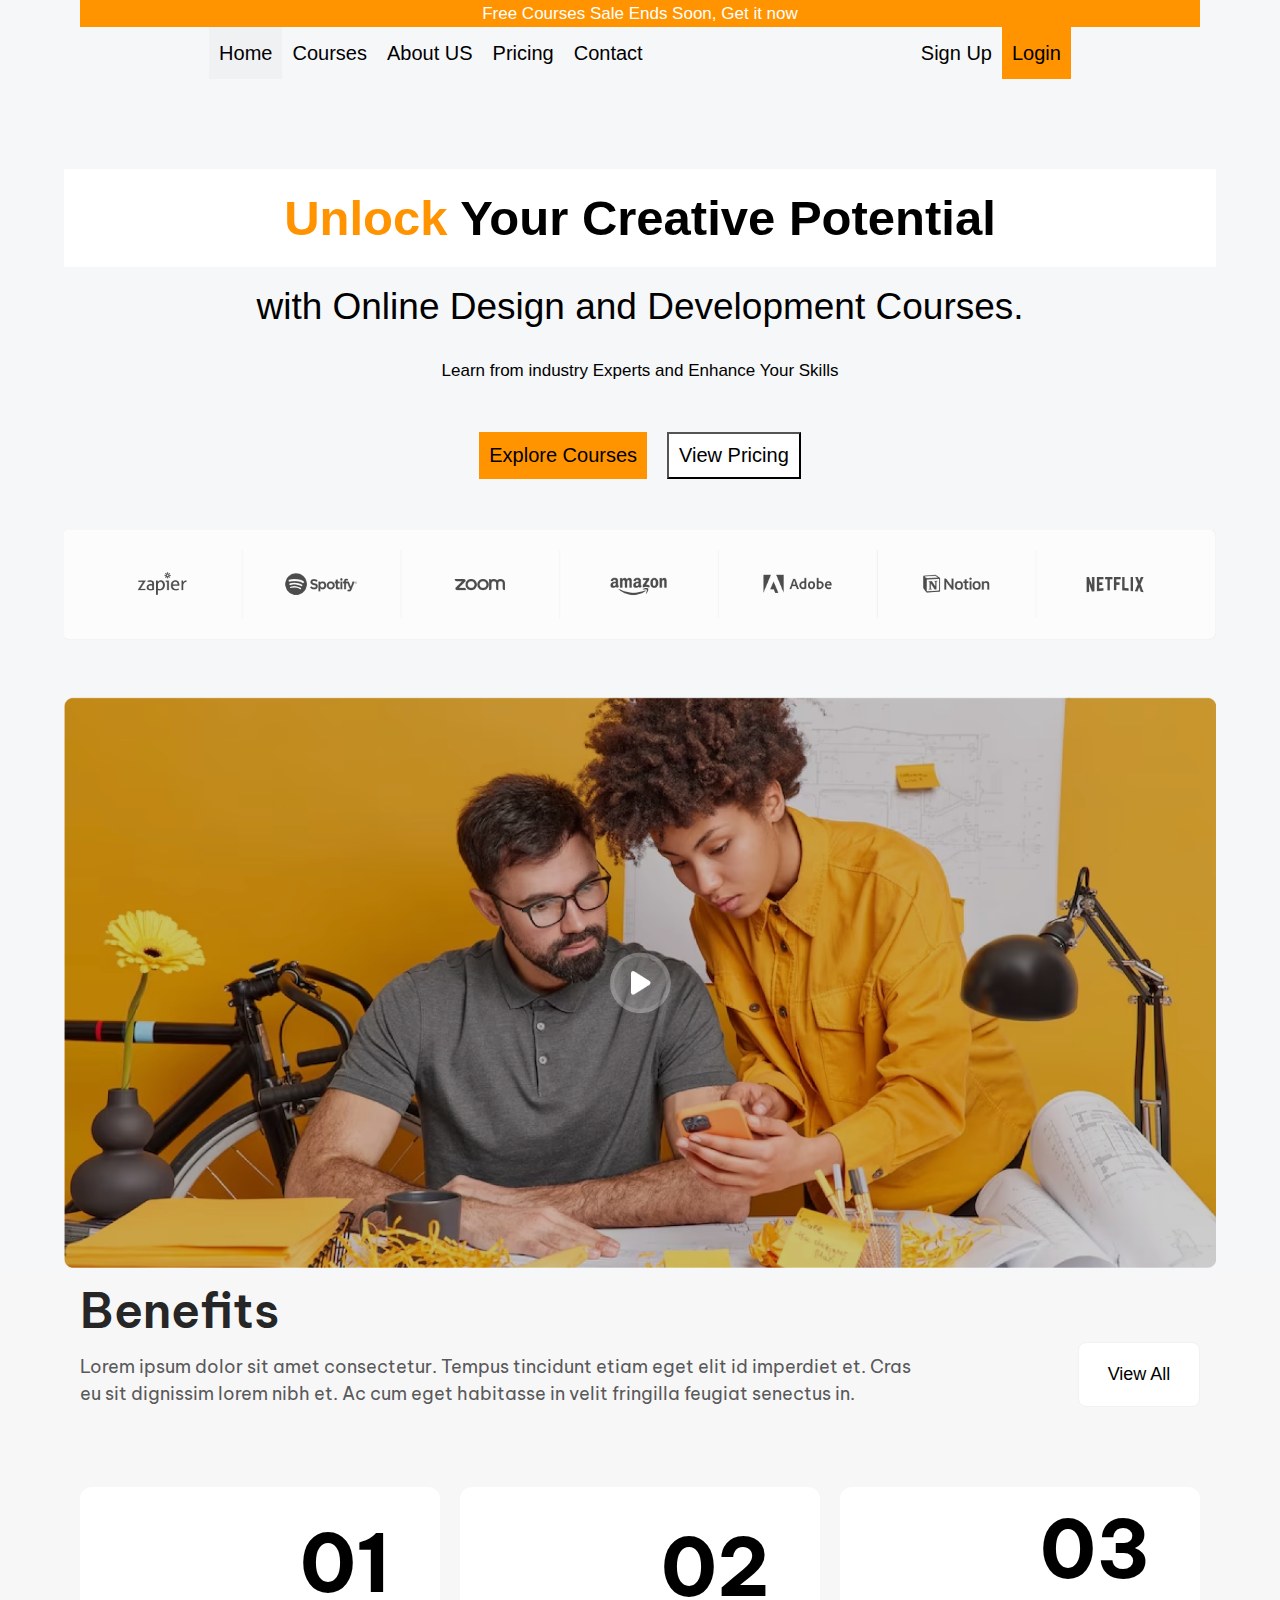
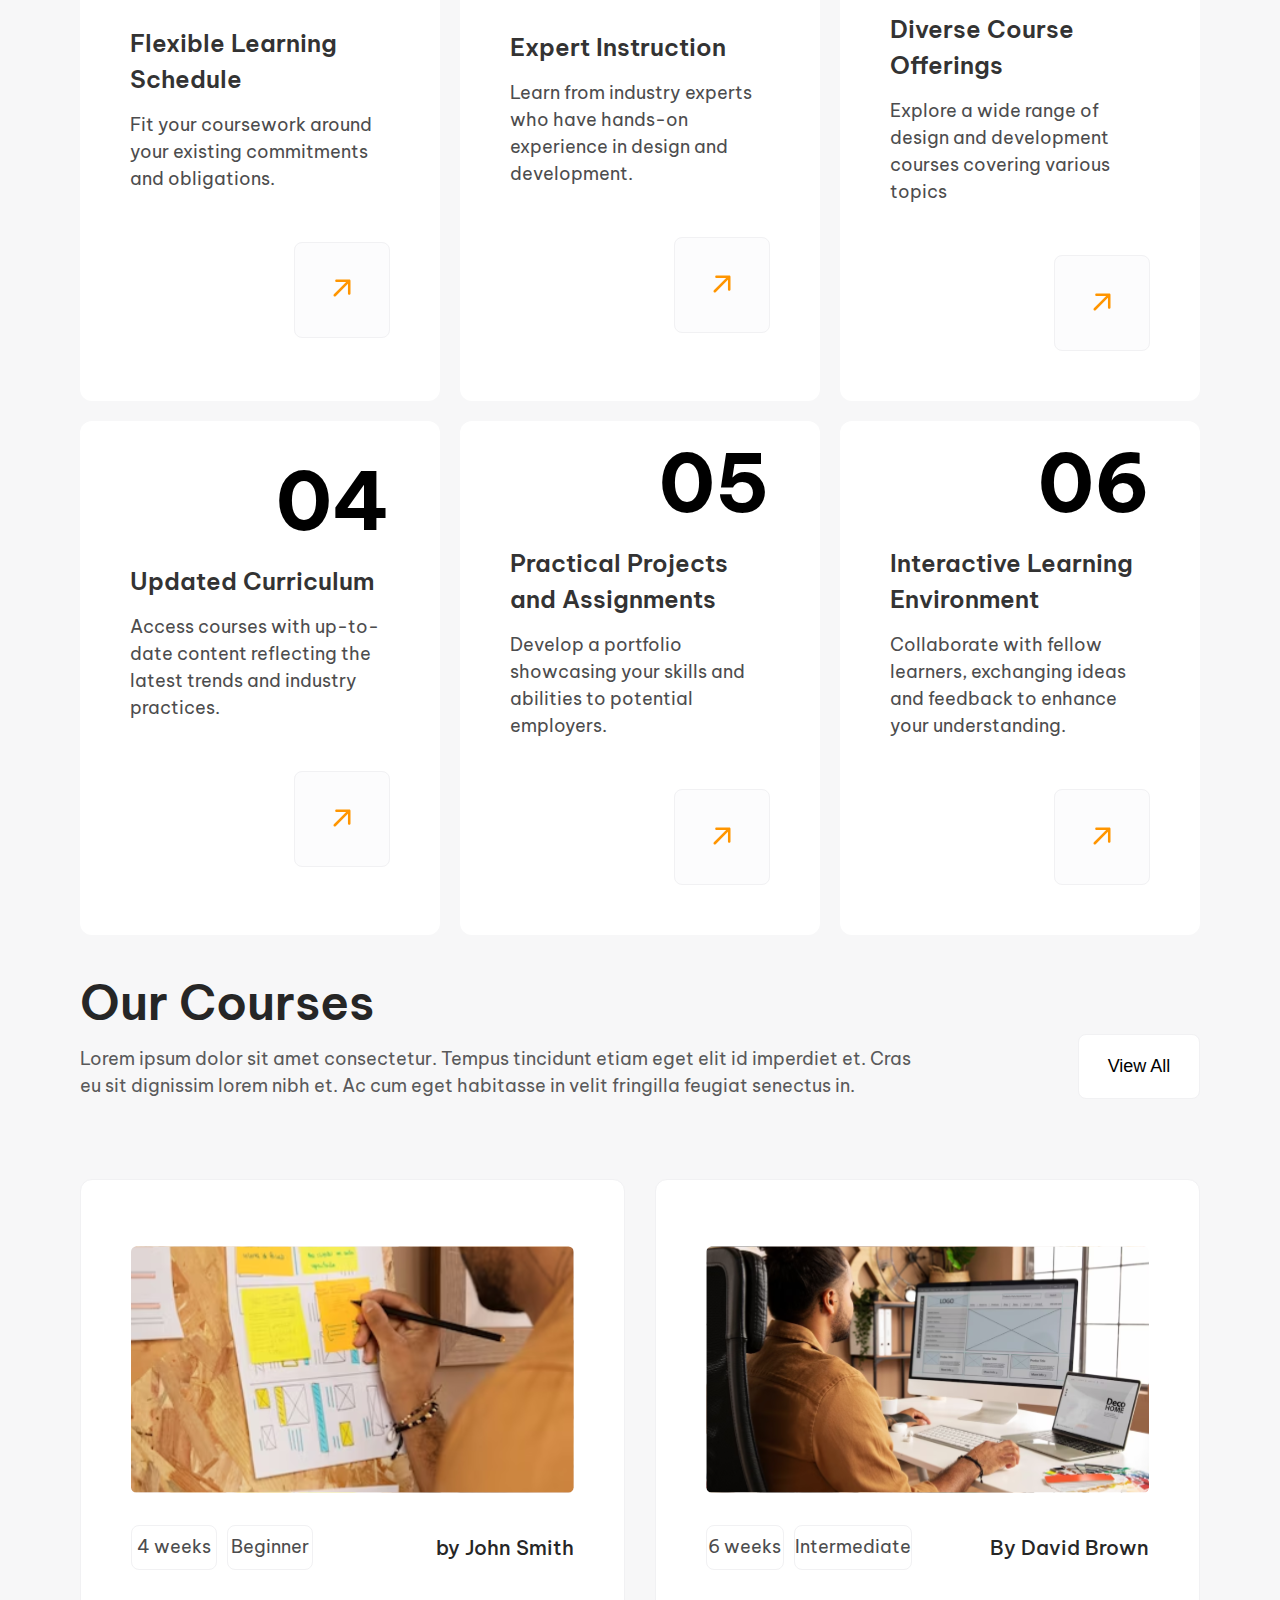
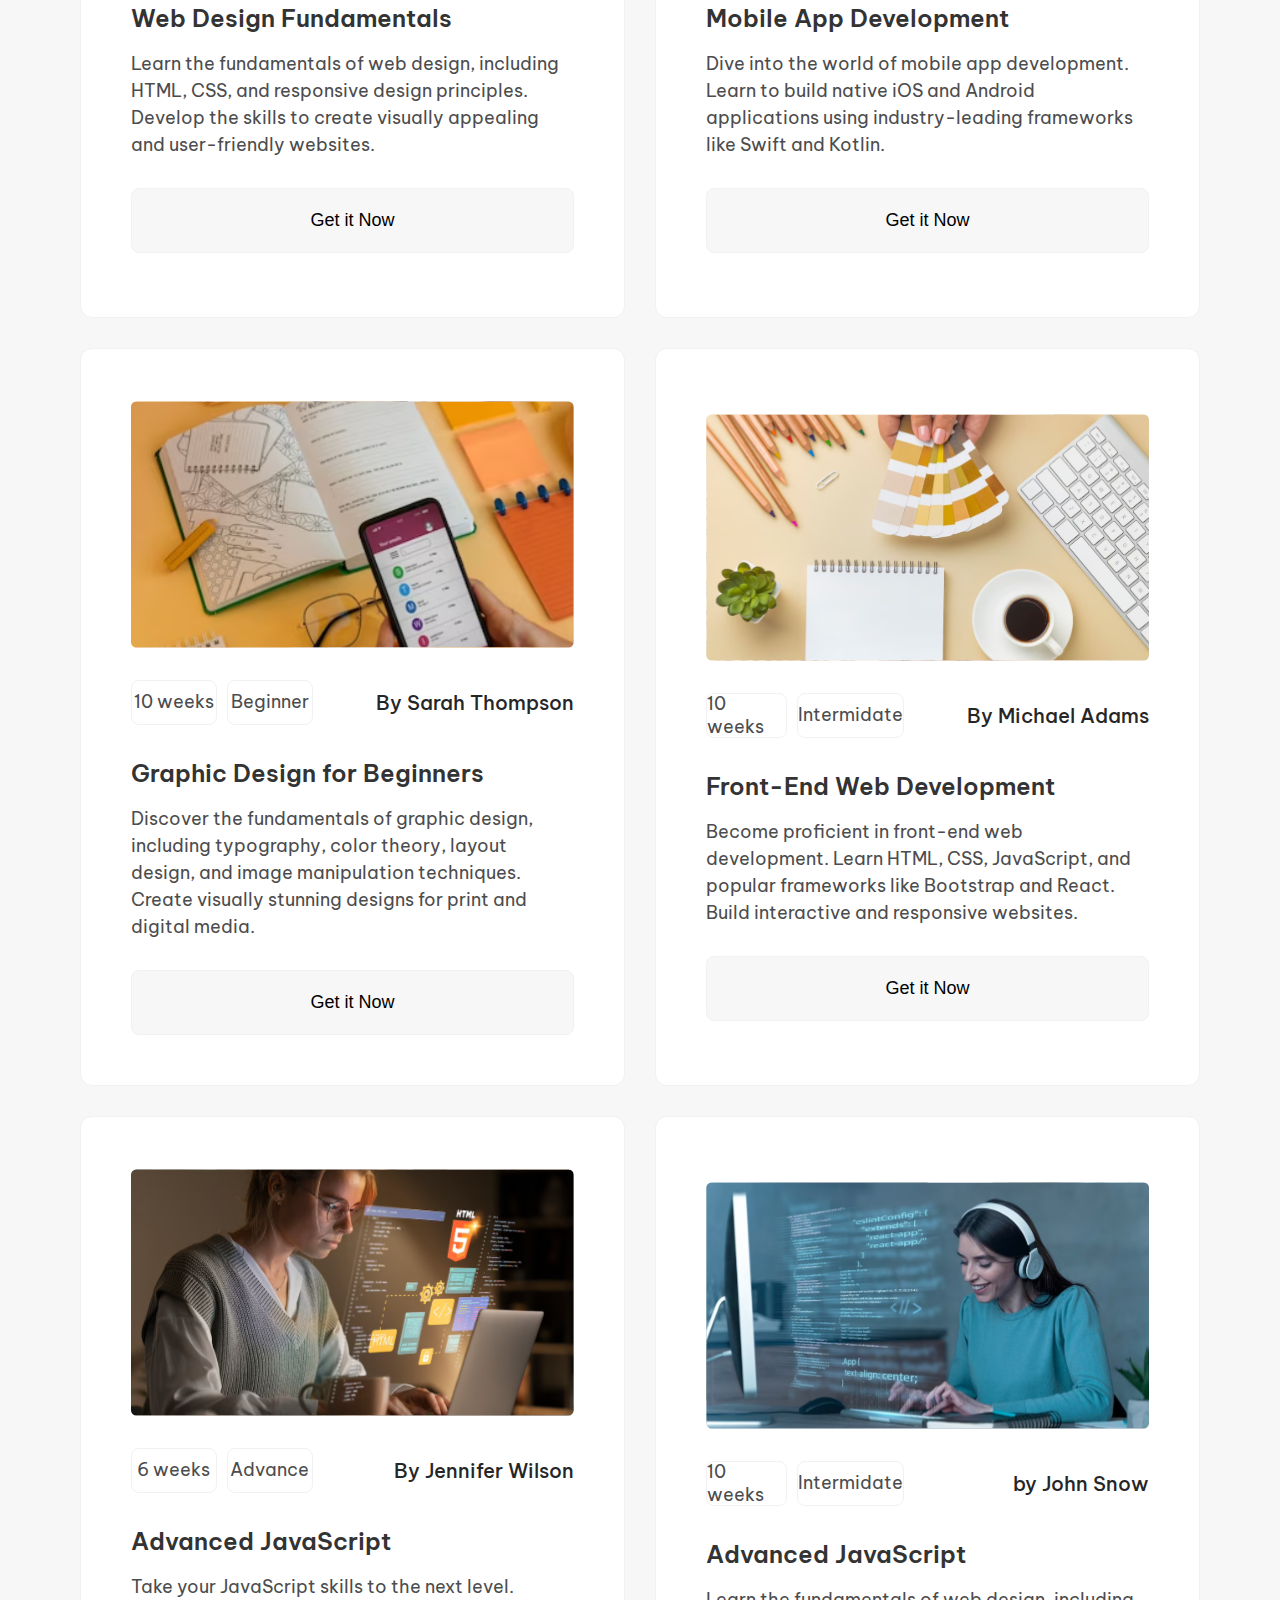
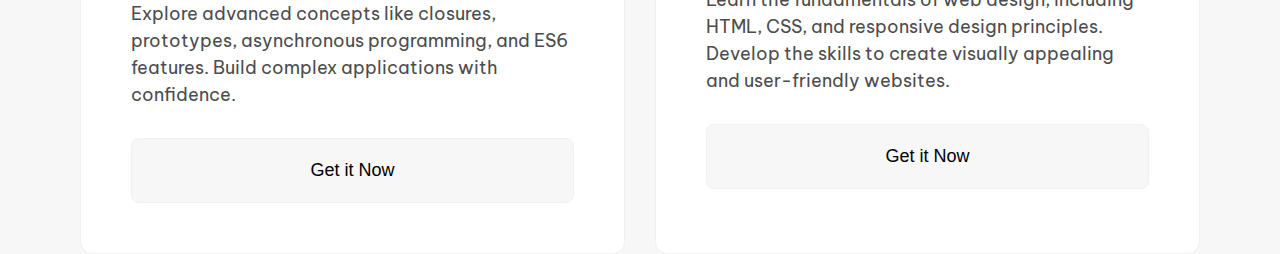
==== commit 8bb588f1: "Merge branch 'daniel-section'" ====
--- a/index.html
+++ b/index.html
@@ -5,6 +5,12 @@
     <meta name="viewport" content="width=device-width, initial-scale=1.0" />
     <link rel="stylesheet" href="assets/styles/reset.css" />
     <link rel="stylesheet" href="assets/styles/style.css" />
+    <link rel="preconnect" href="https://fonts.googleapis.com" />
+    <link rel="preconnect" href="https://fonts.gstatic.com" crossorigin />
+    <link
+      href="https://fonts.googleapis.com/css2?family=Be+Vietnam+Pro:ital,wght@0,100;0,200;0,300;0,400;0,500;0,600;0,700;0,800;0,900;1,100;1,200;1,300;1,400;1,500;1,600;1,700;1,800;1,900&display=swap"
+      rel="stylesheet"
+    />
     <title>course-Page</title>
   </head>
   <body>
@@ -54,6 +60,228 @@
       </div>
     </section>
     <section class="daniel section"></section>
+    <section class="nahhum section"></section>
+    <section class="daniel section">
+      <section class="benefits section-container">
+        <div class="section-header">
+          <div class="section-description">
+            <h1>Benefits</h1>
+            <p>
+              Lorem ipsum dolor sit amet consectetur. Tempus tincidunt etiam
+              eget elit id imperdiet et. Cras eu sit dignissim lorem nibh et. Ac
+              cum eget habitasse in velit fringilla feugiat senectus in.
+            </p>
+          </div>
+          <div class="section-viewBtn">
+            <button class="viewBtn">View All</button>
+          </div>
+        </div>
+        <div class="benefit-section-cards">
+          <div class="benefit-card">
+            <div class="benefit-card-num">01</div>
+            <div class="card-content">
+              <h1>Flexible Learning Schedule</h1>
+              <p>
+                Fit your coursework around your existing commitments and
+                obligations.
+              </p>
+            </div>
+            <button class="benefit-card-arrowBtn">
+              <img src="./arrowBtn-benefits.svg" alt="" />
+            </button>
+          </div>
+          <div class="benefit-card">
+            <div class="benefit-card-num">02</div>
+            <div class="card-content">
+              <h1>Expert Instruction</h1>
+              <p>
+                Learn from industry experts who have hands-on experience in
+                design and development.
+              </p>
+            </div>
+            <button class="benefit-card-arrowBtn">
+              <img src="./arrowBtn-benefits.svg" alt="" />
+            </button>
+          </div>
+          <div class="benefit-card">
+            <div class="benefit-card-num">03</div>
+            <div class="card-content">
+              <h1>Diverse Course Offerings</h1>
+              <p>
+                Explore a wide range of design and development courses covering
+                various topics
+              </p>
+            </div>
+            <button class="benefit-card-arrowBtn">
+              <img src="./arrowBtn-benefits.svg" alt="" />
+            </button>
+          </div>
+          <div class="benefit-card">
+            <div class="benefit-card-num">04</div>
+            <div class="card-content">
+              <h1>Updated Curriculum</h1>
+              <p>
+                Access courses with up-to-date content reflecting the latest
+                trends and industry practices.
+              </p>
+            </div>
+            <button class="benefit-card-arrowBtn">
+              <img src="./arrowBtn-benefits.svg" alt="" />
+            </button>
+          </div>
+          <div class="benefit-card">
+            <div class="benefit-card-num">05</div>
+            <div class="card-content">
+              <h1>Practical Projects and Assignments</h1>
+              <p>
+                Develop a portfolio showcasing your skills and abilities to
+                potential employers.
+              </p>
+            </div>
+            <button class="benefit-card-arrowBtn">
+              <img src="./arrowBtn-benefits.svg" alt="" />
+            </button>
+          </div>
+          <div class="benefit-card">
+            <div class="benefit-card-num">06</div>
+            <div class="card-content">
+              <h1>Interactive Learning Environment</h1>
+              <p>
+                Collaborate with fellow learners, exchanging ideas and feedback
+                to enhance your understanding.
+              </p>
+            </div>
+            <button class="benefit-card-arrowBtn">
+              <img src="./arrowBtn-benefits.svg" alt="" />
+            </button>
+          </div>
+        </div>
+      </section>
+      <!-----------------Our Courses section ------------------->
+      <section class="our-courses section-container">
+        <div class="section-header">
+          <div class="section-description">
+            <h1>Our Courses</h1>
+            <p>
+              Lorem ipsum dolor sit amet consectetur. Tempus tincidunt etiam
+              eget elit id imperdiet et. Cras eu sit dignissim lorem nibh et. Ac
+              cum eget habitasse in velit fringilla feugiat senectus in.
+            </p>
+          </div>
+          <div class="section-viewBtn">
+            <button class="viewBtn">View All</button>
+          </div>
+        </div>
+        <div class="our-courses-section-cards">
+          <div class="our-courses-card">
+            <div class="our-courses-card-img">
+              <img src="./course-image-1.svg" alt="" />
+            </div>
+            <div class="tags-bar">
+              <div class="duration tag">4 weeks</div>
+              <div class="level tag">Beginner</div>
+              <div class="creator-name">by John Smith</div>
+            </div>
+            <div class="card-content">
+              <h1>Web Design Fundamentals</h1>
+              <p>
+                Learn the fundamentals of web design, including HTML, CSS, and
+                responsive design principles. Develop the skills to create
+                visually appealing and user-friendly websites.
+              </p>
+            </div>
+            <button class="getItNow-btn">Get it Now</button>
+          </div>
+          <div class="our-courses-card">
+            <div class="our-courses-card-img">
+              <img src="./course-image-2.svg" alt="" />
+            </div>
+            <div class="tags-bar">
+              <div class="duration tag">6 weeks</div>
+              <div class="level tag">Intermediate</div>
+              <div class="creator-name">By David Brown</div>
+            </div>
+            <div class="card-content">
+              <h1>Mobile App Development</h1>
+              <p>
+               Dive into the world of mobile app development. Learn to build native iOS and Android applications using industry-leading frameworks like Swift and Kotlin.
+              </p>
+            </div>
+            <button class="getItNow-btn">Get it Now</button>
+          </div>
+          <div class="our-courses-card">
+            <div class="our-courses-card-img">
+              <img src="./course-image-3.svg" alt="" />
+            </div>
+            <div class="tags-bar">
+              <div class="duration tag">10 weeks</div>
+              <div class="level tag">Beginner</div>
+              <div class="creator-name">By Sarah Thompson</div>
+            </div>
+            <div class="card-content">
+              <h1>Graphic Design for Beginners</h1>
+              <p>
+                Discover the fundamentals of graphic design, including typography, color theory, layout design, and image manipulation techniques. Create visually stunning designs for print and digital media.
+              </p>
+            </div>
+            <button class="getItNow-btn">Get it Now</button>
+          </div>
+          <div class="our-courses-card">
+            <div class="our-courses-card-img">
+              <img src="./course-image-4.svg" alt="" />
+            </div>
+            <div class="tags-bar">
+              <div class="duration tag">10 weeks</div>
+              <div class="level tag">Intermidate</div>
+              <div class="creator-name">By Michael Adams</div>
+            </div>
+            <div class="card-content">
+              <h1>Front-End Web Development</h1>
+              <p>
+                Become proficient in front-end web development. Learn HTML, CSS, JavaScript, and popular frameworks like Bootstrap and React. Build interactive and responsive websites.
+              </p>
+            </div>
+            <button class="getItNow-btn">Get it Now</button>
+          </div>
+          <div class="our-courses-card">
+            <div class="our-courses-card-img">
+              <img src="./course-image-5.svg" alt="" />
+            </div>
+            <div class="tags-bar">
+              <div class="duration tag">6 weeks</div>
+              <div class="level tag">Advance</div>
+              <div class="creator-name">By Jennifer Wilson</div>
+            </div>
+            <div class="card-content">
+              <h1>Advanced JavaScript</h1>
+              <p>
+               Take your JavaScript skills to the next level. Explore advanced concepts like closures, prototypes, asynchronous programming, and ES6 features. Build complex applications with confidence.
+              </p>
+            </div>
+            <button class="getItNow-btn">Get it Now</button>
+          </div>
+          <div class="our-courses-card">
+            <div class="our-courses-card-img">
+              <img src="./course-image-6.svg" alt="" />
+            </div>
+            <div class="tags-bar">
+              <div class="duration tag">10 weeks</div>
+              <div class="level tag">Intermidate</div>
+              <div class="creator-name">by John Snow</div>
+            </div>
+            <div class="card-content">
+              <h1>Advanced JavaScript</h1>
+              <p>
+                Learn the fundamentals of web design, including HTML, CSS, and
+                responsive design principles. Develop the skills to create
+                visually appealing and user-friendly websites.
+              </p>
+            </div>
+            <button class="getItNow-btn">Get it Now</button>
+          </div>
+        </div>
+      </section>
+    </section>
     <section class="mohammad section"></section>
     <section class="nahhum_2 section">
 <!--
--- a/assets/styles/style.css
+++ b/assets/styles/style.css
@@ -3,8 +3,181 @@
 }
 
 .section {
-  width: 100%;
+  /* width: 100%; */
   padding: 0px 80px;
+  background-color: #f7f7f8;
+}
+.daniel{
+    display: flex;
+    flex-direction: column;
+    gap: 15rem;
+}
+/*------------------- Benefits -----------------*/
+.section-container {
+  /*Utilities*/
+  display: flex;
+  flex-direction: column;
+  width: 100%;
+  gap: 8rem;
+  font-family: "Be Vietnam Pro", sans-serif;
+}
+.section-header {
+  /*Utilities*/
+  display: flex;
+  width: 100%;
+  height: 13.2rem;
+}
+.section-description {
+  /*Utilities*/
+  width: 75%;
+  height: 100%;
+  display: flex;
+  flex-direction: column;
+  gap: 0.6rem;
+}
+.section-description h1 {
+  font-size: 4.8rem;
+  font-weight: 600;
+  color: #262626;
+  line-height: 7.2rem;
+}
+.section-description p {
+  font-size: 1.8rem;
+  font-weight: 400;
+  color: #59595a;
+  line-height: 2.7rem;
+}
+.section-viewBtn {
+  /*Utilities*/
+  width: 25%;
+  height: 100%;
+  display: flex;
+  align-items: flex-end;
+  justify-content: flex-end;
+}
+.viewBtn {
+  /*Utilities*/
+  width: 12rem;
+  height: 6.3rem;
+  border: 0.1rem solid #f1f1f3;
+  border-radius: 0.8rem;
+  background-color: #fff;
+  font-size: 1.8rem;
+  font-weight: 500;
+  line-height: 2.7rem;
+  text-align: center;
+}
+/*-------------- benefits - cards--------------*/
+.benefit-section-cards {
+  display: grid;
+  grid-template-columns: repeat(3, 1fr);
+  gap: 2rem;
+  width: 100%;
+  height: 93rem;
+}
+.benefit-card {
+    /*Utilities*/
+  border-radius: 1.2rem;
+  padding: 5rem;
+  gap: 5rem;
+  display: flex;
+  background: #ffffff;
+  flex-direction: column;
+  align-items: flex-end;
+  justify-content: center;
+}
+.benefit-card-num {
+    /*Utilities*/
+  font-size: 8rem;
+  font-weight: 700;
+  line-height: 2.4rem;
+}
+.card-content {
+    /*Utilities*/
+  display: flex;
+  flex-direction: column;
+  gap: 1.4rem;
+}
+.card-content h1 {
+  font-size: 2.4rem;
+  font-weight: 600;
+  color: #333333;
+  line-height: 3.6rem;
+}
+.card-content p {
+  font-size: 1.8rem;
+  font-weight: 400;
+  color: #4c4c4d;
+  line-height: 2.7rem;
+}
+.benefit-card-arrowBtn {
+    /*Utilities*/
+  width: 5.4rem;
+  height: 5.4rem;
+  padding: 2rem;
+  border-radius: 0.8rem;
+  border: 0.1rem solid #f1f1f3;
+  background-color: #fcfcfd;
+  cursor: pointer;
+}
+/*--------------------Our-courses--------------------*/
+.our-courses-section-cards{
+     display: grid;
+     grid-template-columns: repeat(2, 1fr);
+     grid-template-rows: repeat(3, 1fr);
+     height: auto;
+     width: 100%;
+     gap: 3rem;
+}
+.our-courses-card{
+    display: flex;
+    flex-direction: column;
+    justify-content: center;
+    gap: 3rem;
+    border-radius: 1.2rem;
+    border: 0.1rem solid #f1f1f3;
+    padding: 5rem;
+    background-color: #ffffff;
+    
+}
+.our-courses-card-img img{
+    height: 100%;
+    width: 100%;
+}
+.tags-bar{
+    display: flex;
+    gap: 1rem;
+}
+.tag{
+    flex: 1;
+    height: 4.3rem;
+    border-radius: 0.8rem;
+    border: 1px solid #f1f1f3;
+    color: #4C4C4D;
+    line-height: 2.27rem;
+    font-size: 1.8rem;
+    display: flex;
+    align-items: center;
+    justify-content: center;
+}
+.creator-name{
+  flex: 3;
+  display: flex;
+  align-items: center;
+  justify-content: flex-end;
+  font-size: 2rem;
+  font-weight: 500;
+  line-height: 2.53rem;
+  color: #262626;
+}
+.getItNow-btn{
+    background-color: #F7F7F8;
+    border: 1px solid #F1F1F3;
+    border-radius: 0.8rem;
+    height: 6.3rem;
+    font-size: 1.8rem;
+    font-weight: 500;
+    line-height: 2.7rem;
 }
 .flex {
   display: flex;
@@ -122,3 +295,4 @@
 .main-image img {
   width: 100%;
 }
+
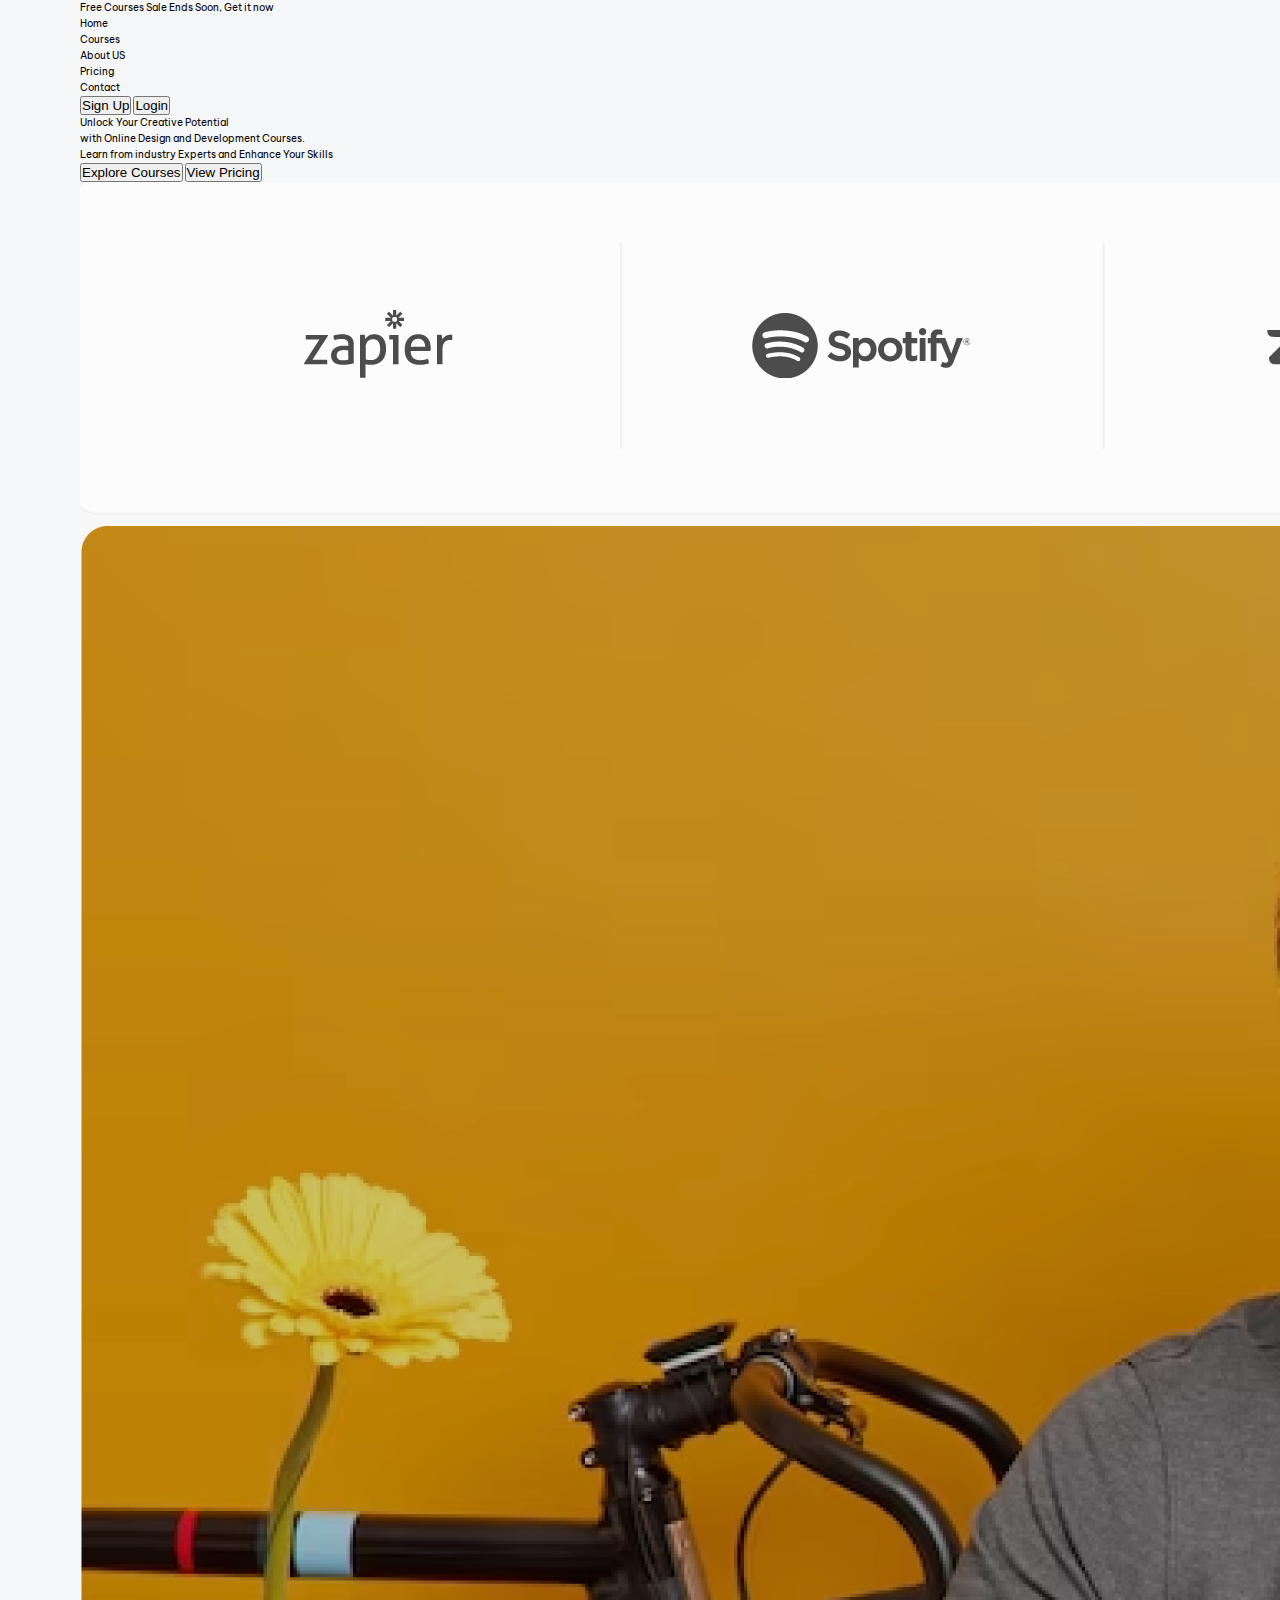
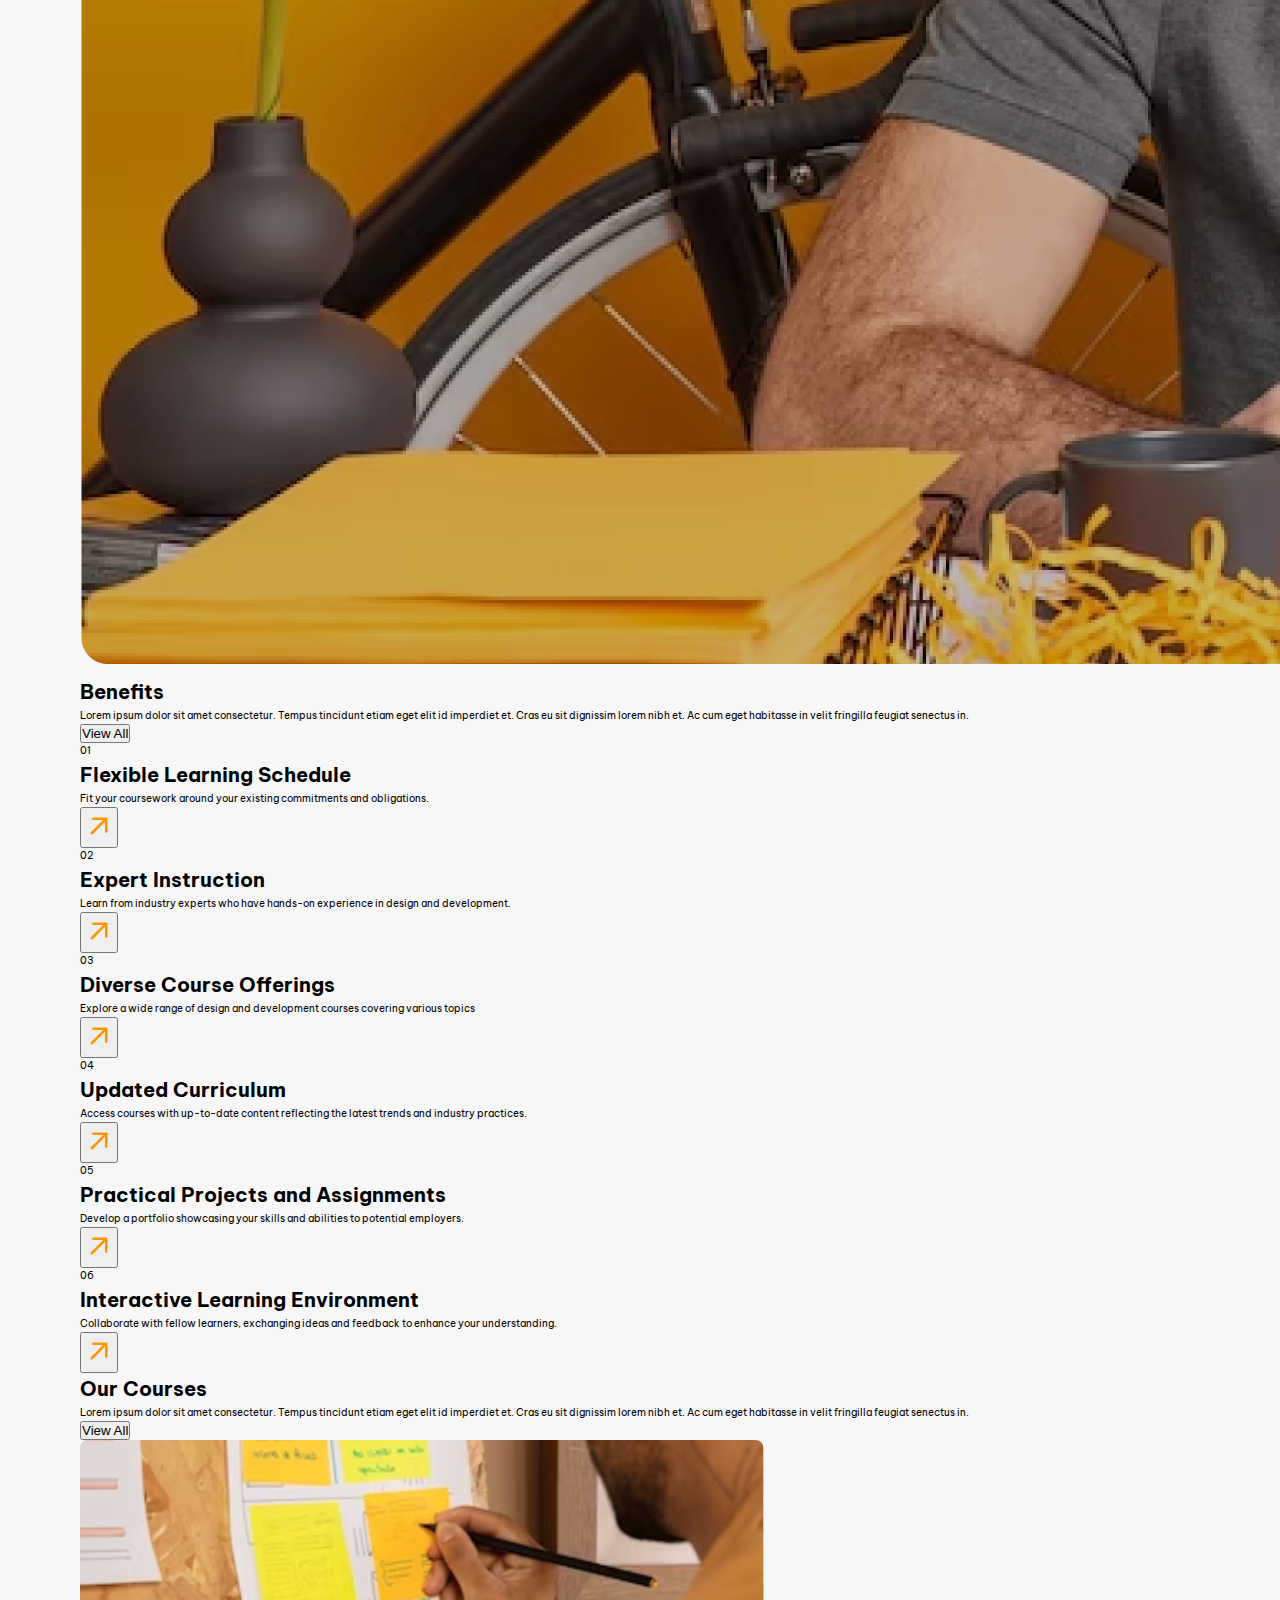
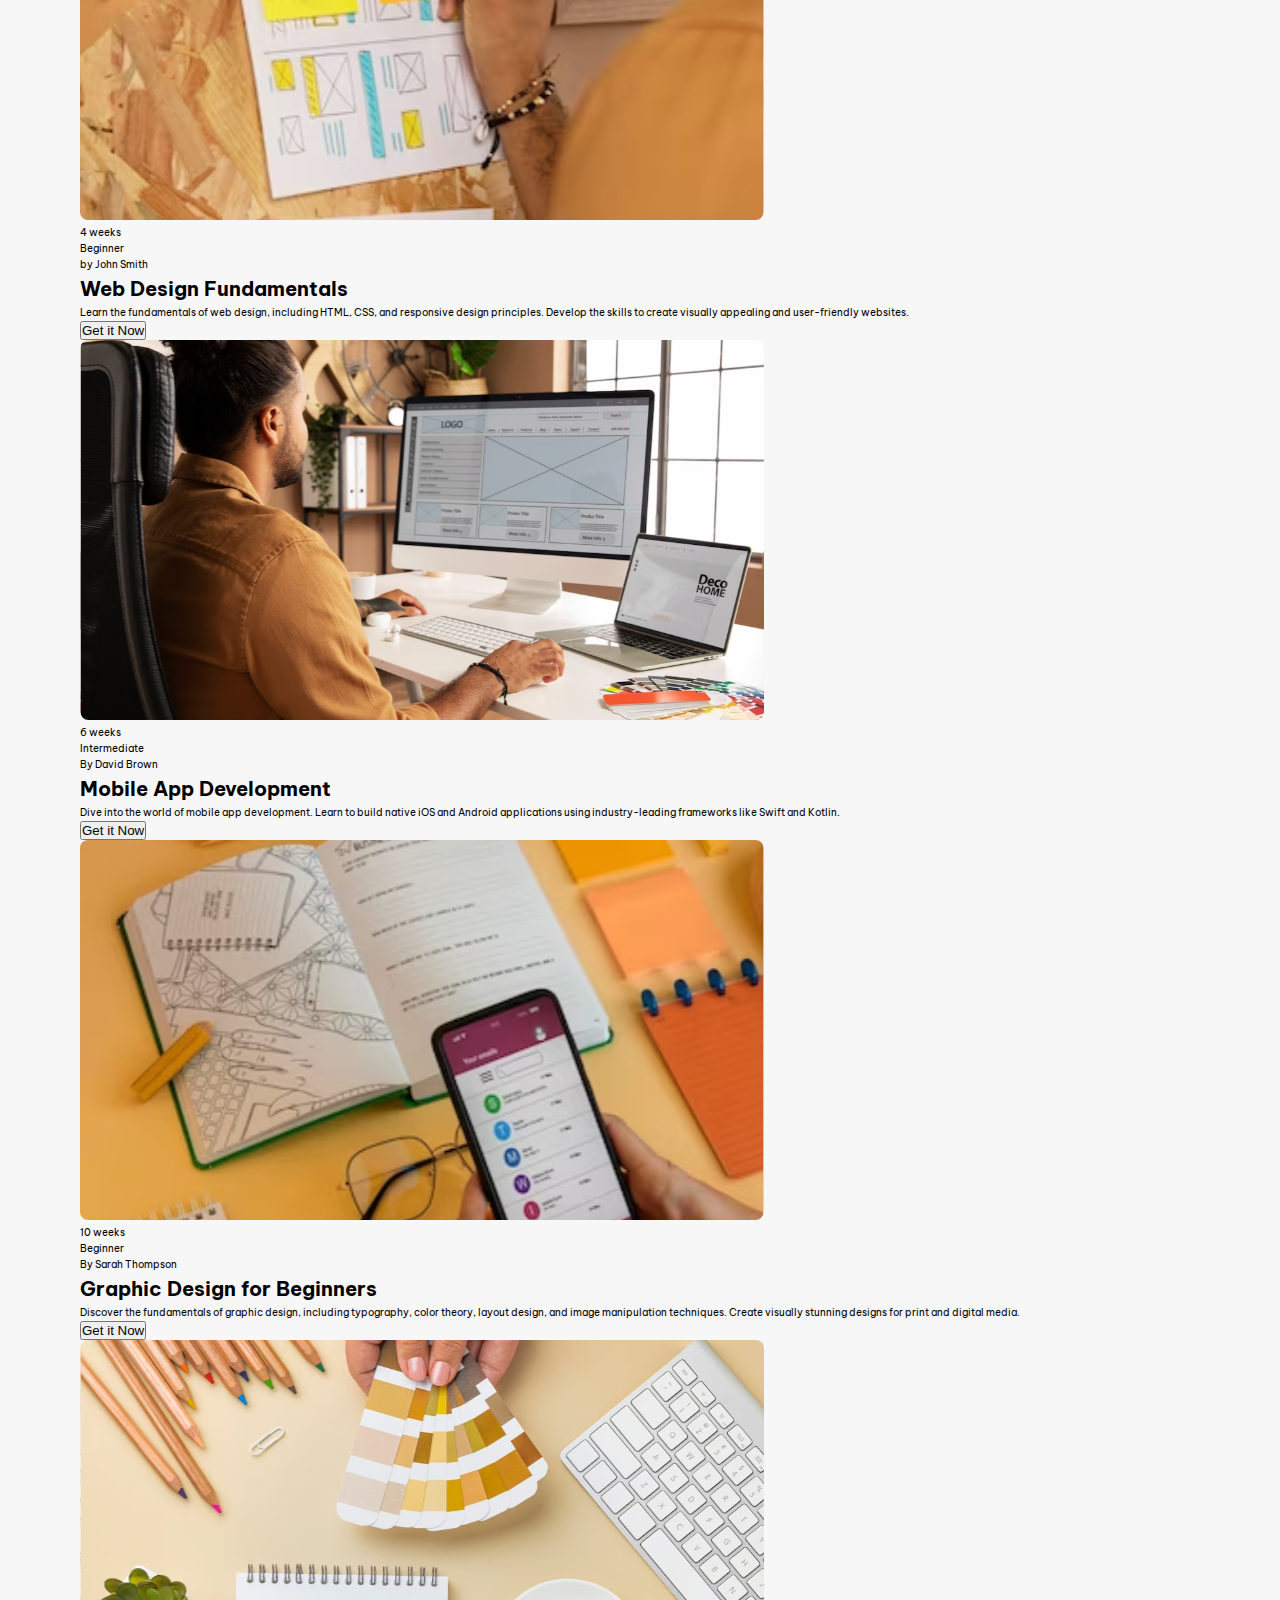
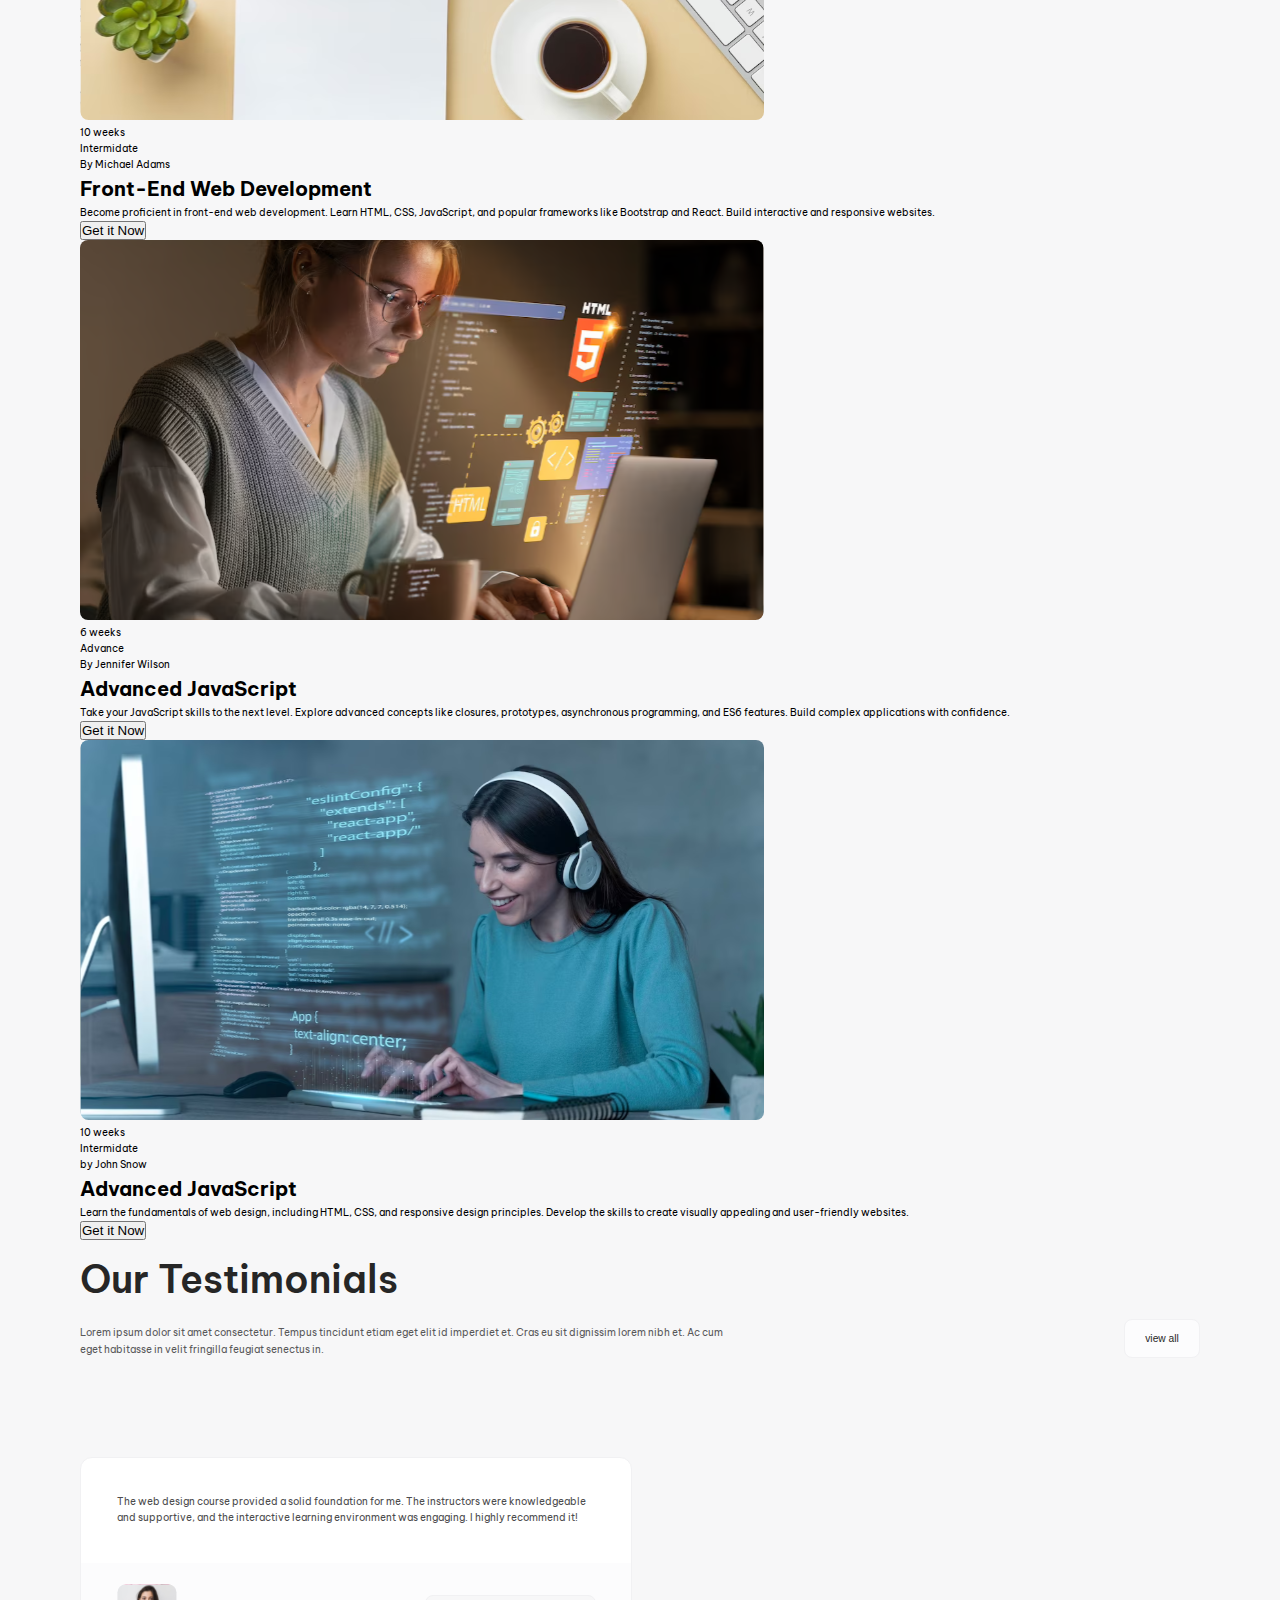
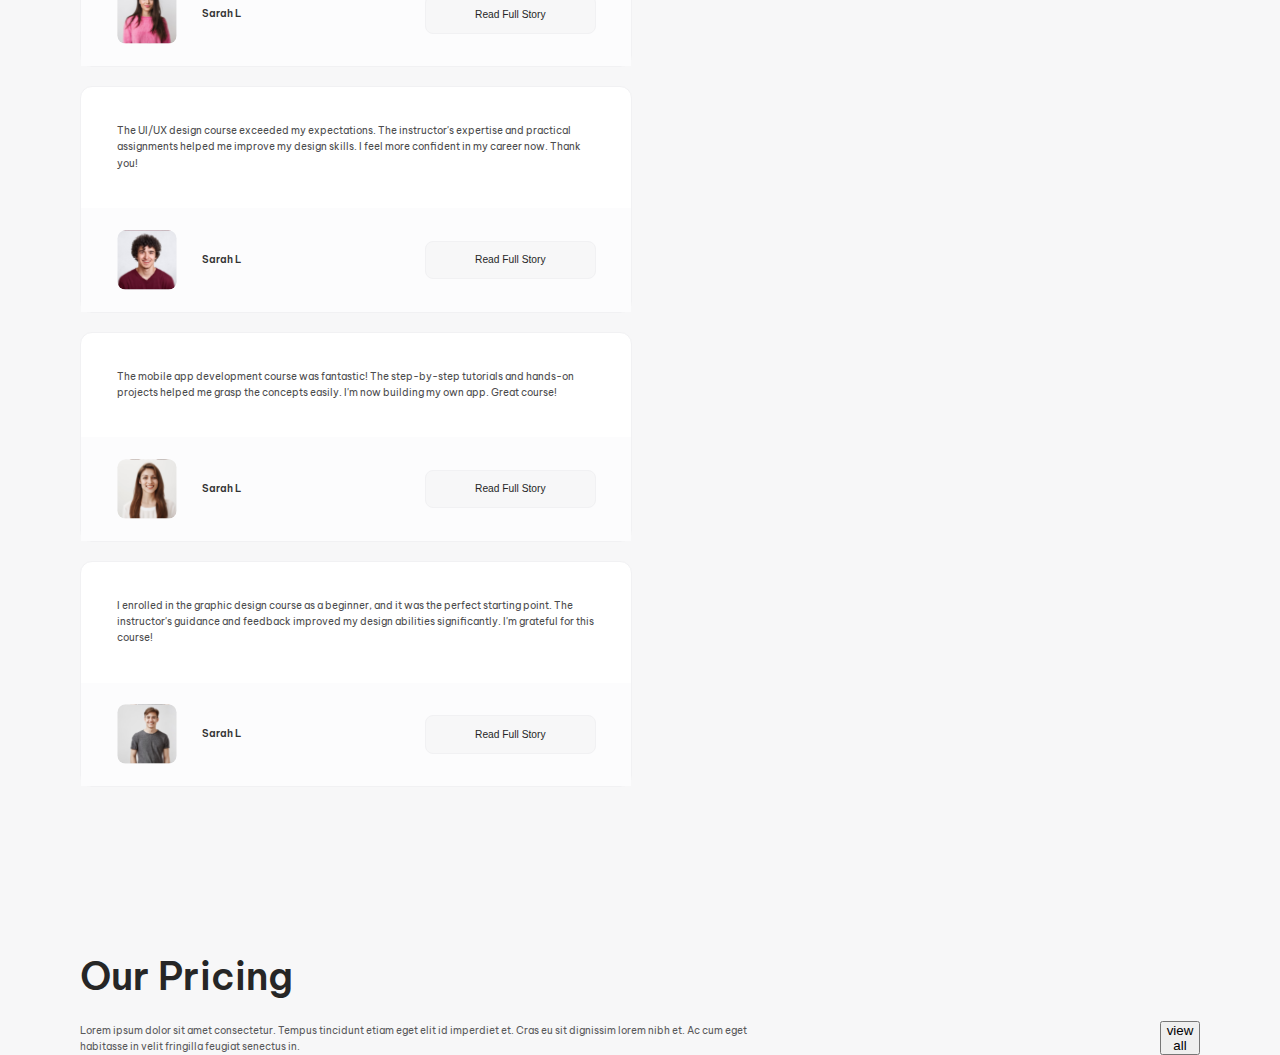
==== commit b526956c: "Merge branch 'mohammad'" ====
--- a/index.html
+++ b/index.html
@@ -5,6 +5,11 @@
     <meta name="viewport" content="width=device-width, initial-scale=1.0" />
     <link rel="stylesheet" href="assets/styles/reset.css" />
     <link rel="stylesheet" href="assets/styles/style.css" />
+    <link
+      rel="stylesheet"
+      href="https://fonts.googleapis.com/css2?family=Be+Vietnam+Pro&display=swap"
+    />
+
     <link rel="preconnect" href="https://fonts.googleapis.com" />
     <link rel="preconnect" href="https://fonts.gstatic.com" crossorigin />
     <link
@@ -282,7 +287,95 @@
         </div>
       </section>
     </section>
-    <section class="mohammad section"></section>
+    <section class="mohammad section">
+      <section class="Our-Testimonials">
+        <section class="main-description">
+          <div class="description">
+            <p>Our Testimonials</p>
+            <label
+              >Lorem ipsum dolor sit amet consectetur. Tempus tincidunt etiam
+              eget elit id imperdiet et. Cras eu sit dignissim lorem nibh et. Ac
+              cum eget habitasse in velit fringilla feugiat senectus in.</label
+            >
+          </div>
+          <button>view all</button>
+        </section>
+        <section class="Testimonials-stories">
+          <figure>
+            <label
+              >The web design course provided a solid foundation for me. The
+              instructors were knowledgeable and supportive, and the interactive
+              learning environment was engaging. I highly recommend it!</label
+            >
+            <div class="Testimonial">
+              <div class="Testimonial-details">
+                <img src="assets/images/Sarah.svg" alt="" />
+                <p>Sarah L</p>
+              </div>
+              <button>Read Full Story</button>
+            </div>
+          </figure>
+          <figure>
+            <label
+              >The UI/UX design course exceeded my expectations. The
+              instructor's expertise and practical assignments helped me improve
+              my design skills. I feel more confident in my career now. Thank
+              you!</label
+            >
+            <div class="Testimonial">
+              <div class="Testimonial-details">
+                <img src="assets/images/Jason.svg" alt="" />
+                <p>Sarah L</p>
+              </div>
+              <button>Read Full Story</button>
+            </div>
+          </figure>
+          <figure>
+            <label
+              >The mobile app development course was fantastic! The step-by-step
+              tutorials and hands-on projects helped me grasp the concepts
+              easily. I'm now building my own app. Great course!</label
+            >
+            <div class="Testimonial">
+              <div class="Testimonial-details">
+                <img src="assets/images/Emily.svg" alt="" />
+                <p>Sarah L</p>
+              </div>
+              <button>Read Full Story</button>
+            </div>
+          </figure>
+          <figure>
+            <label
+              >I enrolled in the graphic design course as a beginner, and it was
+              the perfect starting point. The instructor's guidance and feedback
+              improved my design abilities significantly. I'm grateful for this
+              course!</label
+            >
+            <div class="Testimonial">
+              <div class="Testimonial-details">
+                <img src="assets/images/Michael.svg" alt="" />
+                <p>Sarah L</p>
+              </div>
+              <button>Read Full Story</button>
+            </div>
+          </figure>
+          <!-- <figure>a</figure> -->
+        </section>
+      </section>
+      <section class="Our-Pricing">
+        <section class="main-description">
+          <div class="description">
+            <p>Our Pricing</p>
+            <label
+              >Lorem ipsum dolor sit amet consectetur. Tempus tincidunt etiam
+              eget elit id imperdiet et. Cras eu sit dignissim lorem nibh et. Ac
+              cum eget habitasse in velit fringilla feugiat senectus in.</label
+            >
+          </div>
+          <button>view all</button>
+        </section>
+      </section>
+    </section>
     <section class="nahhum_2 section">
 <!--
 <div class="freq-asked-quest">
--- a/assets/styles/style.css
+++ b/assets/styles/style.css
@@ -1,298 +1,138 @@
 section.nahhum {
-  background-color: rgb(246, 247, 248);
+    background-color: rgb(246, 247, 248);
 }
 
 .section {
-  /* width: 100%; */
-  padding: 0px 80px;
-  background-color: #f7f7f8;
+    /* width: 100%; */
+    padding: 0px 80px;
+    max-width: 1488px;
 }
-.daniel{
+
+.mohammad {
     display: flex;
     flex-direction: column;
-    gap: 15rem;
+    gap: 150px;
+    justify-content: space-around;
 }
-/*------------------- Benefits -----------------*/
-.section-container {
-  /*Utilities*/
-  display: flex;
-  flex-direction: column;
-  width: 100%;
-  gap: 8rem;
-  font-family: "Be Vietnam Pro", sans-serif;
-}
-.section-header {
-  /*Utilities*/
-  display: flex;
-  width: 100%;
-  height: 13.2rem;
-}
-.section-description {
-  /*Utilities*/
-  width: 75%;
-  height: 100%;
-  display: flex;
-  flex-direction: column;
-  gap: 0.6rem;
-}
-.section-description h1 {
-  font-size: 4.8rem;
-  font-weight: 600;
-  color: #262626;
-  line-height: 7.2rem;
-}
-.section-description p {
-  font-size: 1.8rem;
-  font-weight: 400;
-  color: #59595a;
-  line-height: 2.7rem;
-}
-.section-viewBtn {
-  /*Utilities*/
-  width: 25%;
-  height: 100%;
-  display: flex;
-  align-items: flex-end;
-  justify-content: flex-end;
-}
-.viewBtn {
-  /*Utilities*/
-  width: 12rem;
-  height: 6.3rem;
-  border: 0.1rem solid #f1f1f3;
-  border-radius: 0.8rem;
-  background-color: #fff;
-  font-size: 1.8rem;
-  font-weight: 500;
-  line-height: 2.7rem;
-  text-align: center;
-}
-/*-------------- benefits - cards--------------*/
-.benefit-section-cards {
-  display: grid;
-  grid-template-columns: repeat(3, 1fr);
-  gap: 2rem;
-  width: 100%;
-  height: 93rem;
-}
-.benefit-card {
-    /*Utilities*/
-  border-radius: 1.2rem;
-  padding: 5rem;
-  gap: 5rem;
-  display: flex;
-  background: #ffffff;
-  flex-direction: column;
-  align-items: flex-end;
-  justify-content: center;
-}
-.benefit-card-num {
-    /*Utilities*/
-  font-size: 8rem;
-  font-weight: 700;
-  line-height: 2.4rem;
-}
-.card-content {
-    /*Utilities*/
-  display: flex;
-  flex-direction: column;
-  gap: 1.4rem;
-}
-.card-content h1 {
-  font-size: 2.4rem;
-  font-weight: 600;
-  color: #333333;
-  line-height: 3.6rem;
-}
-.card-content p {
-  font-size: 1.8rem;
-  font-weight: 400;
-  color: #4c4c4d;
-  line-height: 2.7rem;
-}
-.benefit-card-arrowBtn {
-    /*Utilities*/
-  width: 5.4rem;
-  height: 5.4rem;
-  padding: 2rem;
-  border-radius: 0.8rem;
-  border: 0.1rem solid #f1f1f3;
-  background-color: #fcfcfd;
-  cursor: pointer;
-}
-/*--------------------Our-courses--------------------*/
-.our-courses-section-cards{
-     display: grid;
-     grid-template-columns: repeat(2, 1fr);
-     grid-template-rows: repeat(3, 1fr);
-     height: auto;
-     width: 100%;
-     gap: 3rem;
-}
-.our-courses-card{
+
+.Our-Testimonials,
+.Our-Pricing {
     display: flex;
     flex-direction: column;
-    justify-content: center;
-    gap: 3rem;
-    border-radius: 1.2rem;
-    border: 0.1rem solid #f1f1f3;
-    padding: 5rem;
-    background-color: #ffffff;
-    
-}
-.our-courses-card-img img{
-    height: 100%;
-    width: 100%;
-}
-.tags-bar{
-    display: flex;
-    gap: 1rem;
-}
-.tag{
-    flex: 1;
-    height: 4.3rem;
-    border-radius: 0.8rem;
-    border: 1px solid #f1f1f3;
-    color: #4C4C4D;
-    line-height: 2.27rem;
-    font-size: 1.8rem;
-    display: flex;
-    align-items: center;
-    justify-content: center;
-}
-.creator-name{
-  flex: 3;
-  display: flex;
-  align-items: center;
-  justify-content: flex-end;
-  font-size: 2rem;
-  font-weight: 500;
-  line-height: 2.53rem;
-  color: #262626;
-}
-.getItNow-btn{
-    background-color: #F7F7F8;
-    border: 1px solid #F1F1F3;
-    border-radius: 0.8rem;
-    height: 6.3rem;
-    font-size: 1.8rem;
-    font-weight: 500;
-    line-height: 2.7rem;
-}
-.flex {
-  display: flex;
-}
-.flex-column {
-  flex-direction: column;
+    justify-content: space-between;
+    gap: 11vh;
+    margin: 0px;
 }
 
-header.flex {
-  font-size: 17px;
-  background-color: rgb(255, 148, 0);
-  color: white;
-  justify-content: center;
-  height: 3vh;
-  align-items: center;
-}
-.secondary-header {
-  justify-content: space-around;
-  /*background-color: rgb(246, 247, 248);
-*/
+
+.Our-Testimonials .main-description,
+.Our-Pricing .main-description {
+    display: flex;
+    margin: 0px;
+    padding: 0px;
+    flex-direction: row;
+    justify-content: flex-end;
+    align-items: flex-end;
+    gap: 24vw;
 }
 
-.main-nav-bar {
-  font-size: 20px;
-}
-.un-pressed-btn {
-  padding: 10px;
-
-  background-color: rgb(246, 247, 248);
-  border: 0px;
+.Our-Testimonials .main-description .description,
+.Our-Pricing .main-description .description {
+    margin-right: 90px;
+    width: 74%;
+    display: flex;
+    flex-direction: column;
+    gap: 6px;
+    justify-content: space-between;
 }
 
-.pressed-btn {
-  background-color: rgb(240, 241, 243);
-  padding: 10px;
+.Our-Testimonials .main-description p,
+.Our-Pricing .main-description p {
+    color: #262626;
+    font-weight: 600;
+    font-size: 3vw;
+    padding: 1vh 0px;
 }
 
-.orange {
-  color: rgb(255, 148, 0);
+.Our-Testimonials .main-description label,
+.Our-Pricing .main-description label {
+    font-size: 0.8vw;
+    color: #59595A;
 }
 
-.login-btn {
-  background-color: rgb(255, 148, 0);
-  padding: 10px;
-  border: 0px;
-  font-size: 20px;
+.Our-Testimonials .main-description button {
+    background-color: #FCFCFD;
+    border: 1px #F1F1F3 solid;
+    font-size: 0.8vw;
+    color: #262626;
+    padding: 13px 17px;
+    border-radius: 8px;
+    width: 4vw;
+    cursor: pointer;
 }
 
-.sign-up-btn {
-  background-color: rgb(246, 247, 248);
-  padding: 10px;
-  border: 0px;
-  font-size: 20px;
+.Testimonials-stories {
+    display: flex;
+    flex-direction: row;
+    flex-wrap: wrap;
+    gap: 1.5vw;
+
 }
 
-.hero-content {
-  margin-top: 10vh;
-  display: flex;
-  flex-direction: column;
-  width: fit-content;
-  justify-self: center;
-}
-.hero-section {
-  display: flex;
-  justify-content: center;
-}
-.header1 {
-  background-color: white;
-  text-align: center;
-  padding: 10px;
-  font-size: 49px;
-  font-weight: 900;
-}
-.header2 {
-  text-align: center;
-
-  padding: 10px;
-  font-size: 37px;
-  font-weight: 530;
+.Testimonials-stories figure {
+    width: 43vw;
+    display: flex;
+    flex-direction: column;
+    background-color: #FFFFFF;
+    border: 1px solid #F1F1F3;
+    border-radius: 12px;
 }
 
-.header3 {
-  text-align: center;
-  padding: 10px;
-  font-size: 17px;
+.Testimonials-stories figure label {
+    padding: 2.8vw;
+    color: #4C4C4D;
+    font-size: 0.8vw;
+
 }
 
-.explore-btn {
-  gap: 20px;
-  margin-top: 3vw;
-  display: flex;
-  background-color: rgb(246, 247, 248);
-  justify-content: center;
+.Testimonial {
+    display: flex;
+    flex-direction: row;
+    padding: 1.7vw 2.8vw;
+    background-color: #FCFCFD;
+    align-items: center;
+
 }
 
-.view-pricing-btn {
-  padding: 10px;
-  font-size: 20px;
-  background-color: white;
+.Testimonial-details {
+    flex-grow: 2;
+    display: flex;
+    flex-direction: row;
+    align-items: center;
+    gap: 2vw;
 }
 
-.partners-img img {
-  width: 100%;
-}
-.partners-img {
-  margin-top: 4vw;
-  margin-bottom: 4vw;
-  width: 90vw;
+.Testimonial-details img {
+    width: 60px;
+    height: 60px;
 }
 
-.main-image {
-  width: 90vw;
+.Testimonial-details p {
+    font-size: 0.8vw;
+    color: #333333;
+    font-weight: 600;
 }
 
-.main-image img {
-  width: 100%;
+.Testimonial button {
+    flex-grow: 1;
+    font-size: 0.8vw;
+    width: 2vw;
+    color: #262626;
+    background-color: #F7F7F8;
+    border-radius: 8px;
+    border: 1px solid #F1F1F3;
+    padding: 1vw 2vw;
+    cursor: pointer;
 }
 
+.Our-Pricing .main-description button {}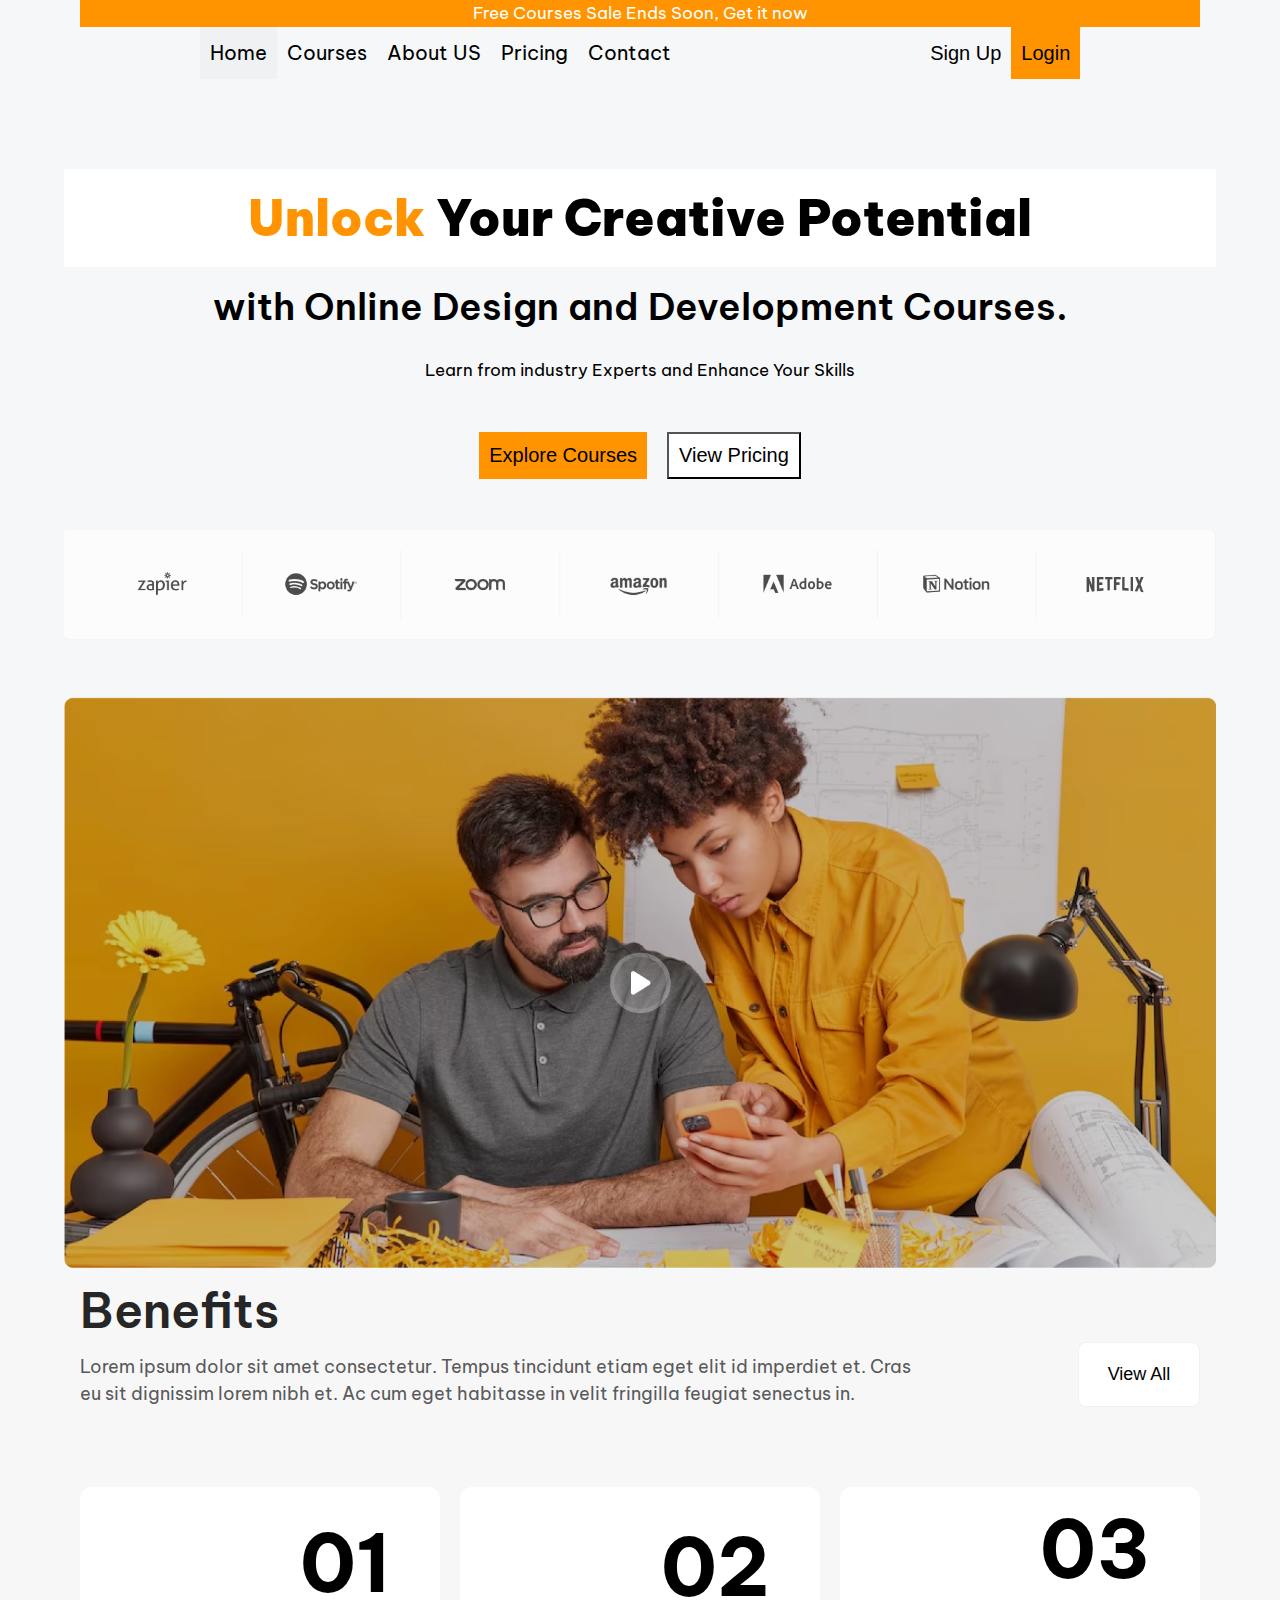
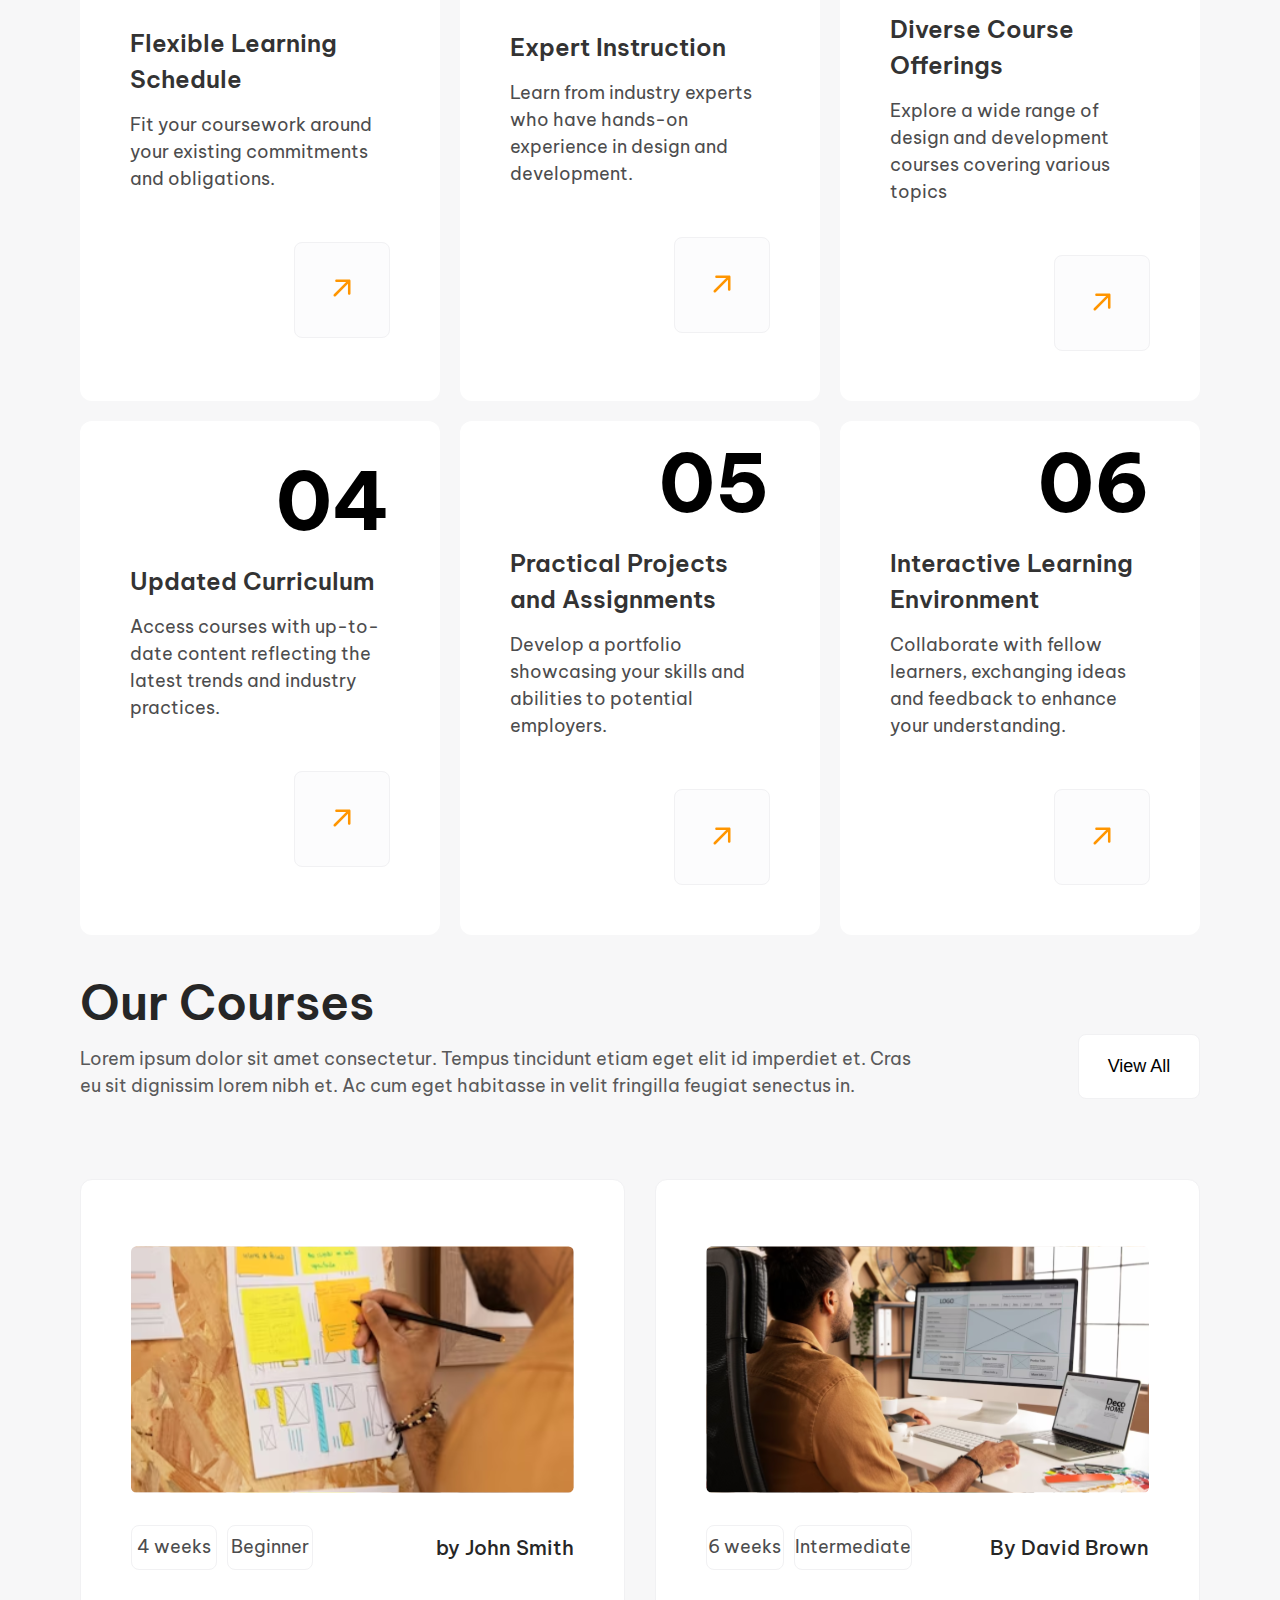
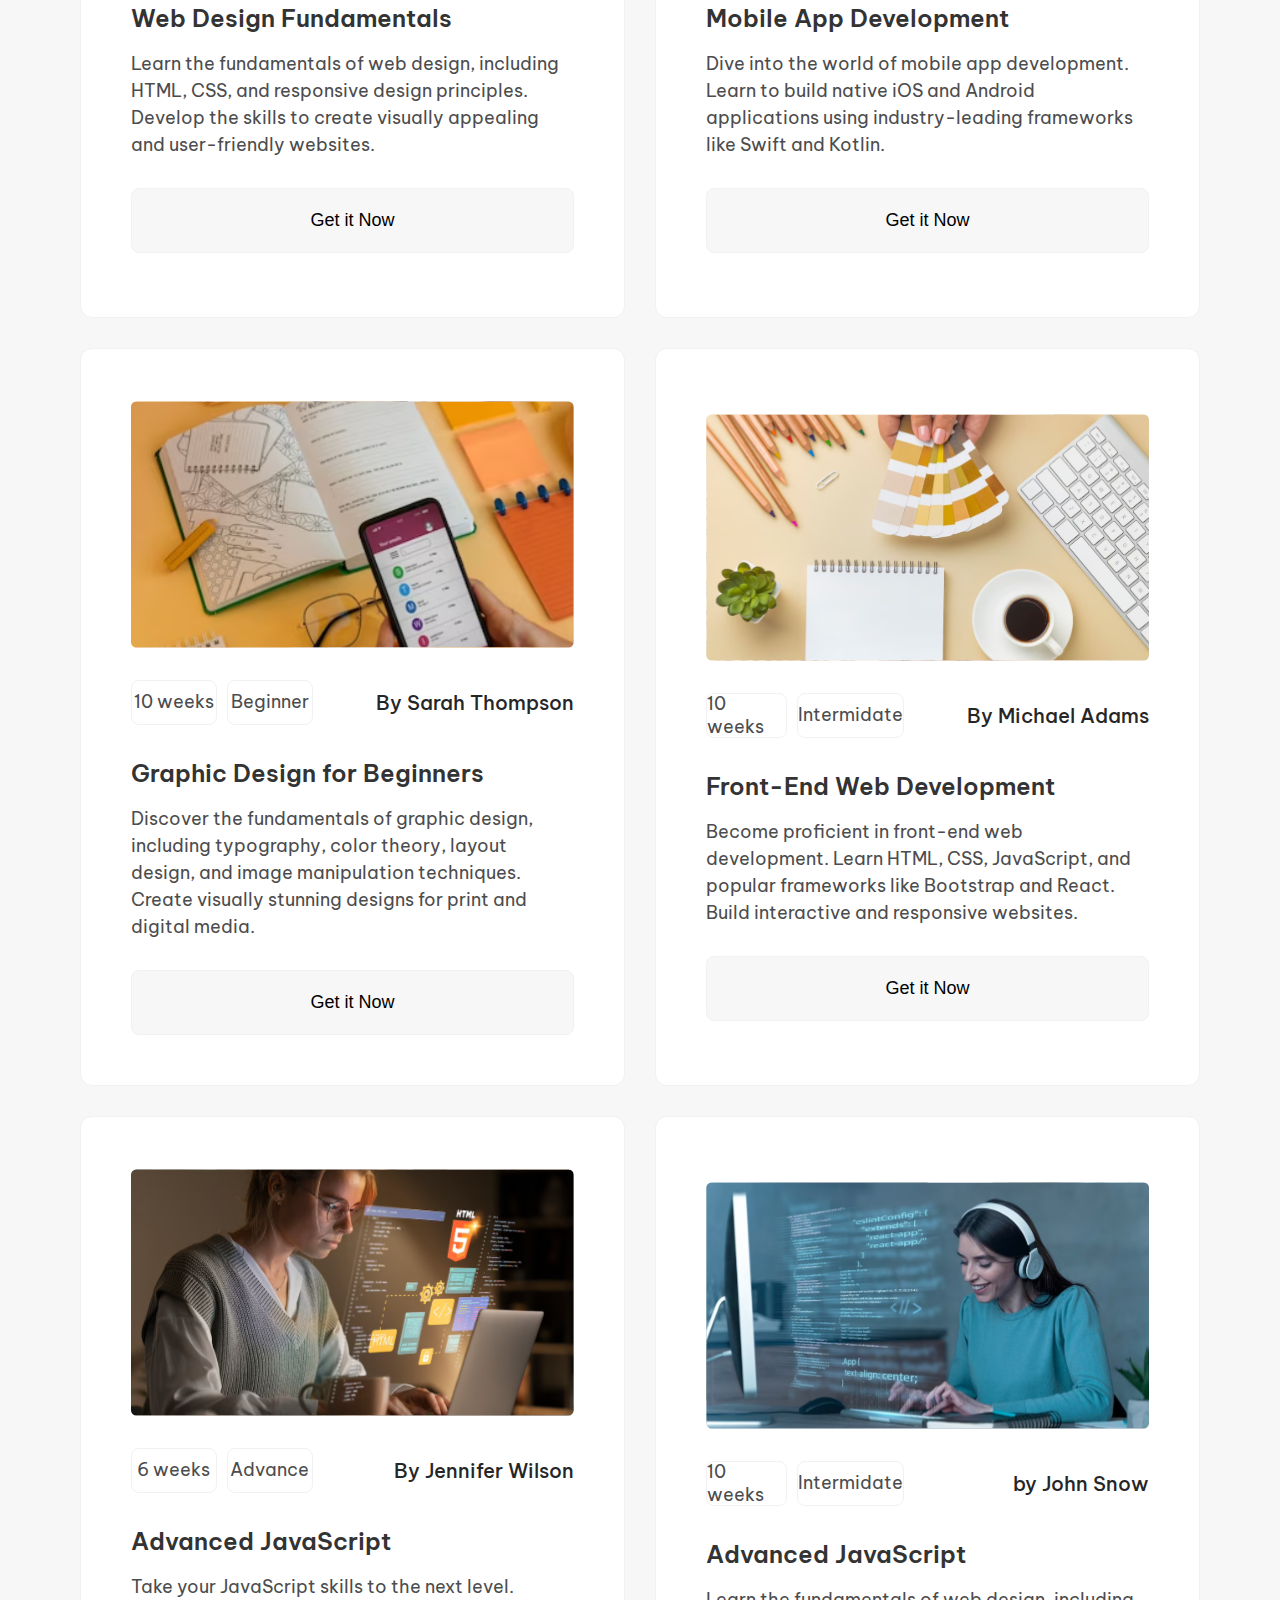
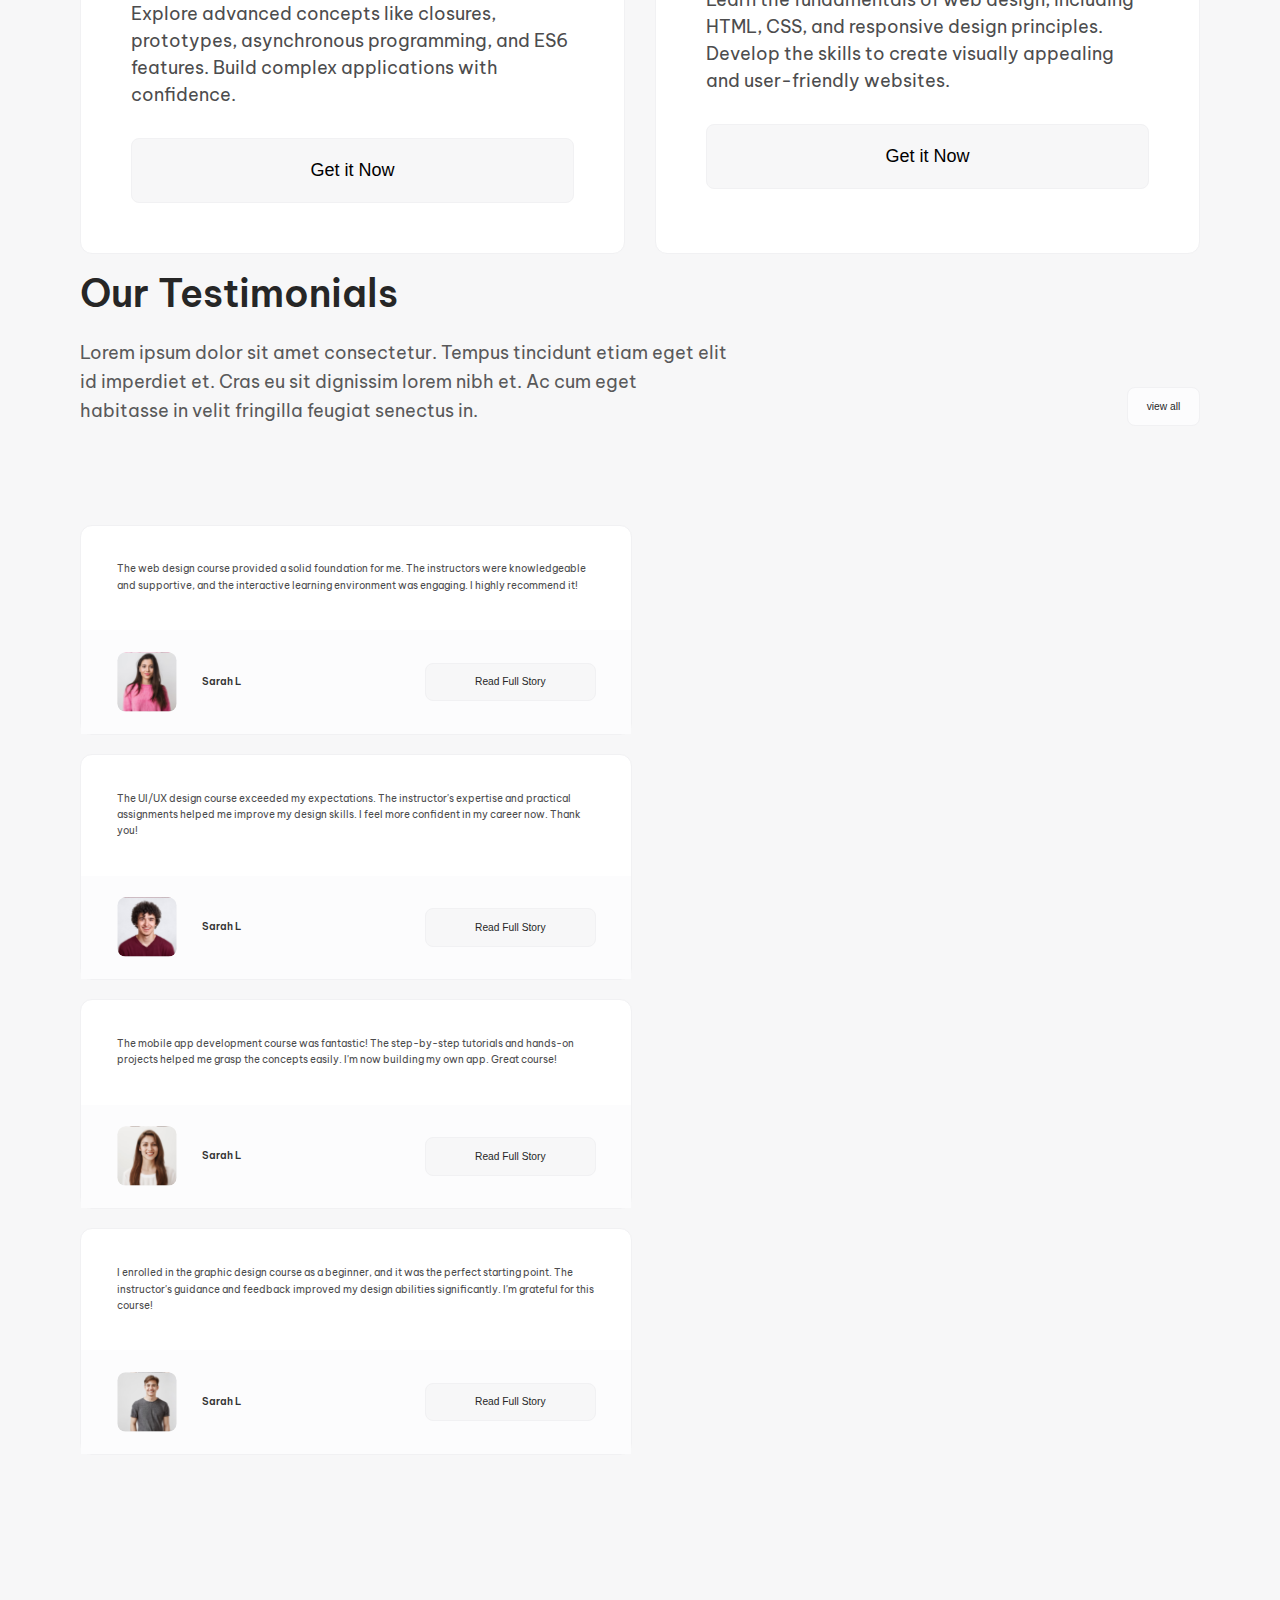
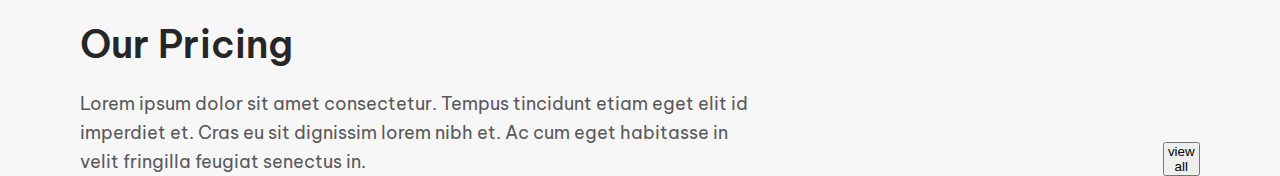
==== commit 2496629d: "merging all" ====
--- a/index.html
+++ b/index.html
@@ -64,8 +64,6 @@
 
       </div>
     </section>
-    <section class="daniel section"></section>
-    <section class="nahhum section"></section>
     <section class="daniel section">
       <section class="benefits section-container">
         <div class="section-header">
--- a/assets/styles/style.css
+++ b/assets/styles/style.css
@@ -39,7 +39,7 @@
 .Our-Testimonials .main-description .description,
 .Our-Pricing .main-description .description {
     margin-right: 90px;
-    width: 74%;
+    width: 80%;
     display: flex;
     flex-direction: column;
     gap: 6px;
@@ -56,7 +56,7 @@
 
 .Our-Testimonials .main-description label,
 .Our-Pricing .main-description label {
-    font-size: 0.8vw;
+    font-size: 18px;
     color: #59595A;
 }
 
@@ -135,4 +135,332 @@
     cursor: pointer;
 }
 
-.Our-Pricing .main-description button {}+.Our-Pricing .main-description button {}
+
+section.nahhum {
+    background-color: rgb(246, 247, 248);
+}
+
+.section {
+    /* width: 100%; */
+    padding: 0px 80px;
+    background-color: #f7f7f8;
+}
+
+.daniel {
+    display: flex;
+    flex-direction: column;
+    gap: 15rem;
+}
+
+/*------------------- Benefits -----------------*/
+.section-container {
+    /*Utilities*/
+    display: flex;
+    flex-direction: column;
+    width: 100%;
+    gap: 8rem;
+    font-family: "Be Vietnam Pro", sans-serif;
+}
+
+.section-header {
+    /*Utilities*/
+    display: flex;
+    width: 100%;
+    height: 13.2rem;
+}
+
+.section-description {
+    /*Utilities*/
+    width: 75%;
+    height: 100%;
+    display: flex;
+    flex-direction: column;
+    gap: 0.6rem;
+}
+
+.section-description h1 {
+    font-size: 4.8rem;
+    font-weight: 600;
+    color: #262626;
+    line-height: 7.2rem;
+}
+
+.section-description p {
+    font-size: 1.8rem;
+    font-weight: 400;
+    color: #59595a;
+    line-height: 2.7rem;
+}
+
+.section-viewBtn {
+    /*Utilities*/
+    width: 25%;
+    height: 100%;
+    display: flex;
+    align-items: flex-end;
+    justify-content: flex-end;
+}
+
+.viewBtn {
+    /*Utilities*/
+    width: 12rem;
+    height: 6.3rem;
+    border: 0.1rem solid #f1f1f3;
+    border-radius: 0.8rem;
+    background-color: #fff;
+    font-size: 1.8rem;
+    font-weight: 500;
+    line-height: 2.7rem;
+    text-align: center;
+}
+
+/*-------------- benefits - cards--------------*/
+.benefit-section-cards {
+    display: grid;
+    grid-template-columns: repeat(3, 1fr);
+    gap: 2rem;
+    width: 100%;
+    height: 93rem;
+}
+
+.benefit-card {
+    /*Utilities*/
+    border-radius: 1.2rem;
+    padding: 5rem;
+    gap: 5rem;
+    display: flex;
+    background: #ffffff;
+    flex-direction: column;
+    align-items: flex-end;
+    justify-content: center;
+}
+
+.benefit-card-num {
+    /*Utilities*/
+    font-size: 8rem;
+    font-weight: 700;
+    line-height: 2.4rem;
+}
+
+.card-content {
+    /*Utilities*/
+    display: flex;
+    flex-direction: column;
+    gap: 1.4rem;
+}
+
+.card-content h1 {
+    font-size: 2.4rem;
+    font-weight: 600;
+    color: #333333;
+    line-height: 3.6rem;
+}
+
+.card-content p {
+    font-size: 1.8rem;
+    font-weight: 400;
+    color: #4c4c4d;
+    line-height: 2.7rem;
+}
+
+.benefit-card-arrowBtn {
+    /*Utilities*/
+    width: 5.4rem;
+    height: 5.4rem;
+    padding: 2rem;
+    border-radius: 0.8rem;
+    border: 0.1rem solid #f1f1f3;
+    background-color: #fcfcfd;
+    cursor: pointer;
+}
+
+/*--------------------Our-courses--------------------*/
+.our-courses-section-cards {
+    display: grid;
+    grid-template-columns: repeat(2, 1fr);
+    grid-template-rows: repeat(3, 1fr);
+    height: auto;
+    width: 100%;
+    gap: 3rem;
+}
+
+.our-courses-card {
+    display: flex;
+    flex-direction: column;
+    justify-content: center;
+    gap: 3rem;
+    border-radius: 1.2rem;
+    border: 0.1rem solid #f1f1f3;
+    padding: 5rem;
+    background-color: #ffffff;
+
+}
+
+.our-courses-card-img img {
+    height: 100%;
+    width: 100%;
+}
+
+.tags-bar {
+    display: flex;
+    gap: 1rem;
+}
+
+.tag {
+    flex: 1;
+    height: 4.3rem;
+    border-radius: 0.8rem;
+    border: 1px solid #f1f1f3;
+    color: #4C4C4D;
+    line-height: 2.27rem;
+    font-size: 1.8rem;
+    display: flex;
+    align-items: center;
+    justify-content: center;
+}
+
+.creator-name {
+    flex: 3;
+    display: flex;
+    align-items: center;
+    justify-content: flex-end;
+    font-size: 2rem;
+    font-weight: 500;
+    line-height: 2.53rem;
+    color: #262626;
+}
+
+.getItNow-btn {
+    background-color: #F7F7F8;
+    border: 1px solid #F1F1F3;
+    border-radius: 0.8rem;
+    height: 6.3rem;
+    font-size: 1.8rem;
+    font-weight: 500;
+    line-height: 2.7rem;
+}
+
+.flex {
+    display: flex;
+}
+
+.flex-column {
+    flex-direction: column;
+}
+
+header.flex {
+    font-size: 17px;
+    background-color: rgb(255, 148, 0);
+    color: white;
+    justify-content: center;
+    height: 3vh;
+    align-items: center;
+}
+
+.secondary-header {
+    justify-content: space-around;
+    /*background-color: rgb(246, 247, 248);
+  */
+}
+
+.main-nav-bar {
+    font-size: 20px;
+}
+
+.un-pressed-btn {
+    padding: 10px;
+
+    background-color: rgb(246, 247, 248);
+    border: 0px;
+}
+
+.pressed-btn {
+    background-color: rgb(240, 241, 243);
+    padding: 10px;
+}
+
+.orange {
+    color: rgb(255, 148, 0);
+}
+
+.login-btn {
+    background-color: rgb(255, 148, 0);
+    padding: 10px;
+    border: 0px;
+    font-size: 20px;
+}
+
+.sign-up-btn {
+    background-color: rgb(246, 247, 248);
+    padding: 10px;
+    border: 0px;
+    font-size: 20px;
+}
+
+.hero-content {
+    margin-top: 10vh;
+    display: flex;
+    flex-direction: column;
+    width: fit-content;
+    justify-self: center;
+}
+
+.hero-section {
+    display: flex;
+    justify-content: center;
+}
+
+.header1 {
+    background-color: white;
+    text-align: center;
+    padding: 10px;
+    font-size: 49px;
+    font-weight: 900;
+}
+
+.header2 {
+    text-align: center;
+
+    padding: 10px;
+    font-size: 37px;
+    font-weight: 530;
+}
+
+.header3 {
+    text-align: center;
+    padding: 10px;
+    font-size: 17px;
+}
+
+.explore-btn {
+    gap: 20px;
+    margin-top: 3vw;
+    display: flex;
+    background-color: rgb(246, 247, 248);
+    justify-content: center;
+}
+
+.view-pricing-btn {
+    padding: 10px;
+    font-size: 20px;
+    background-color: white;
+}
+
+.partners-img img {
+    width: 100%;
+}
+
+.partners-img {
+    margin-top: 4vw;
+    margin-bottom: 4vw;
+    width: 90vw;
+}
+
+.main-image {
+    width: 90vw;
+}
+
+.main-image img {
+    width: 100%;
+}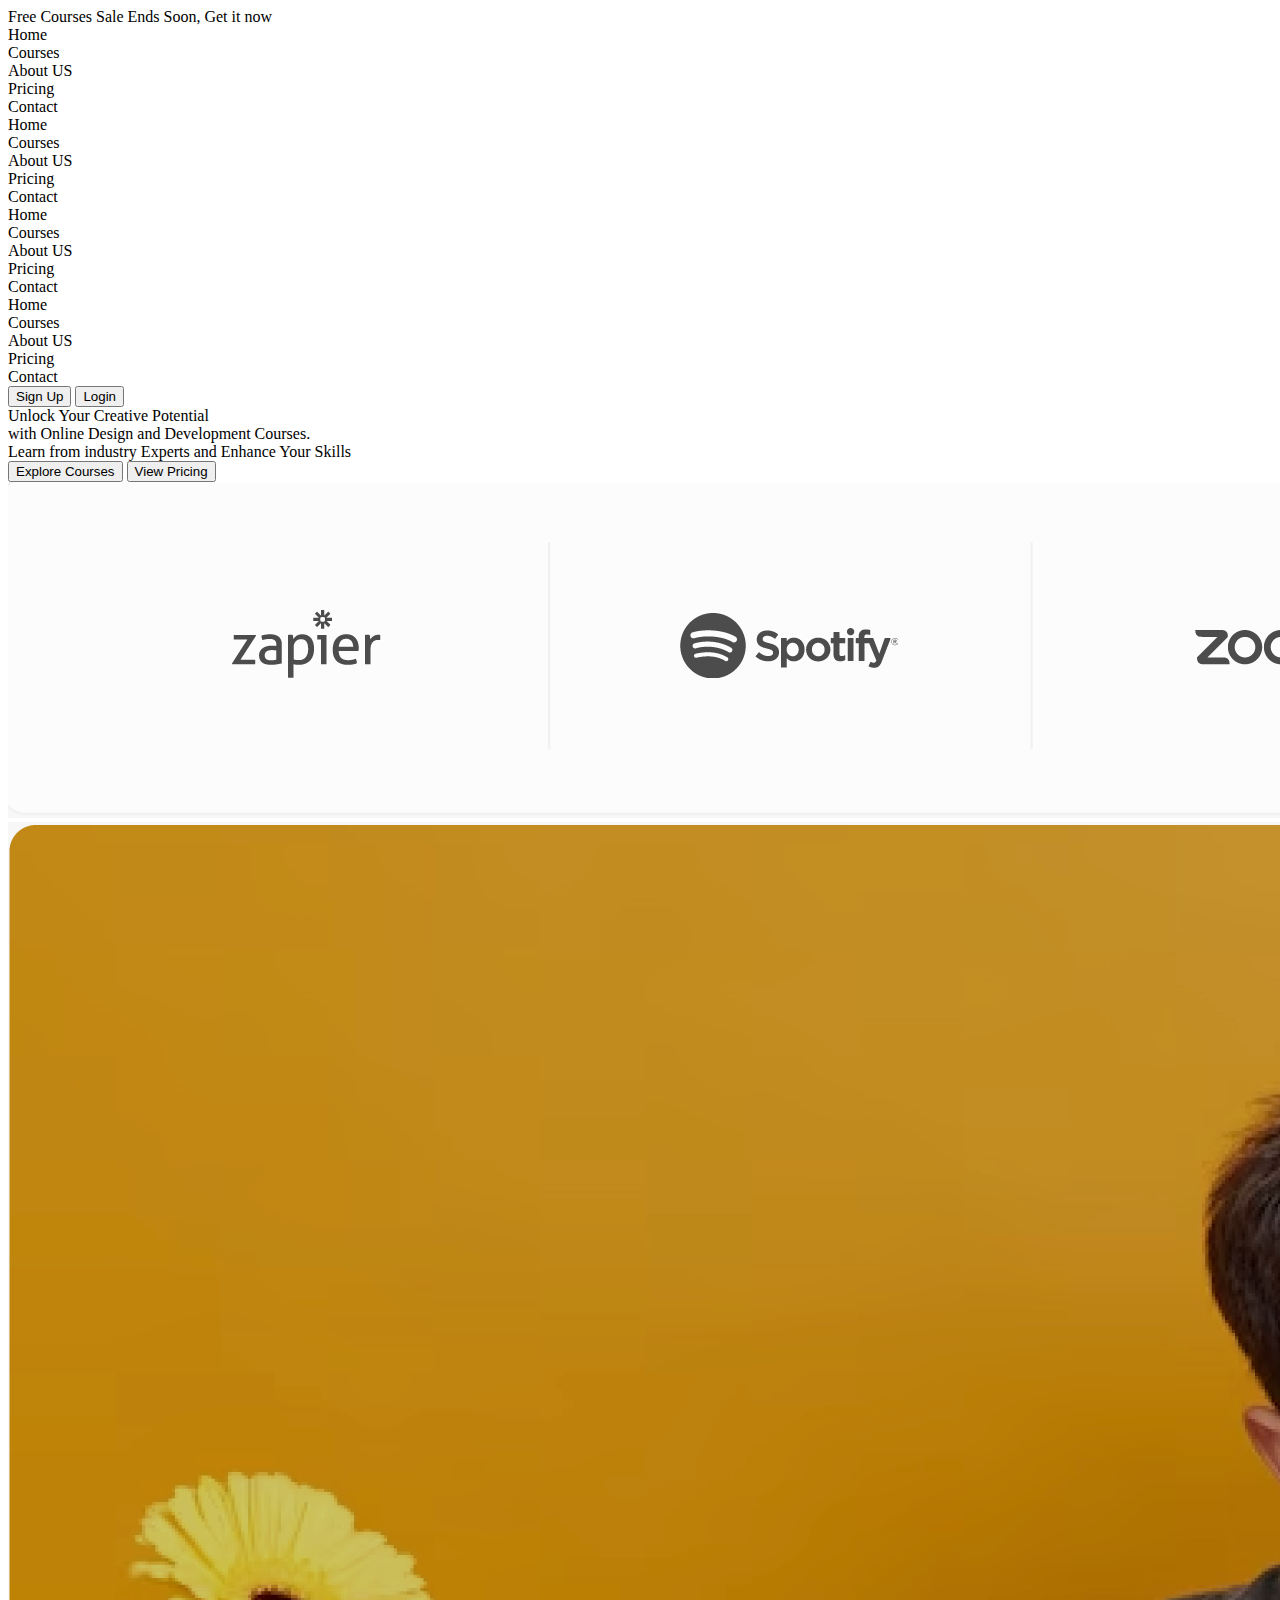
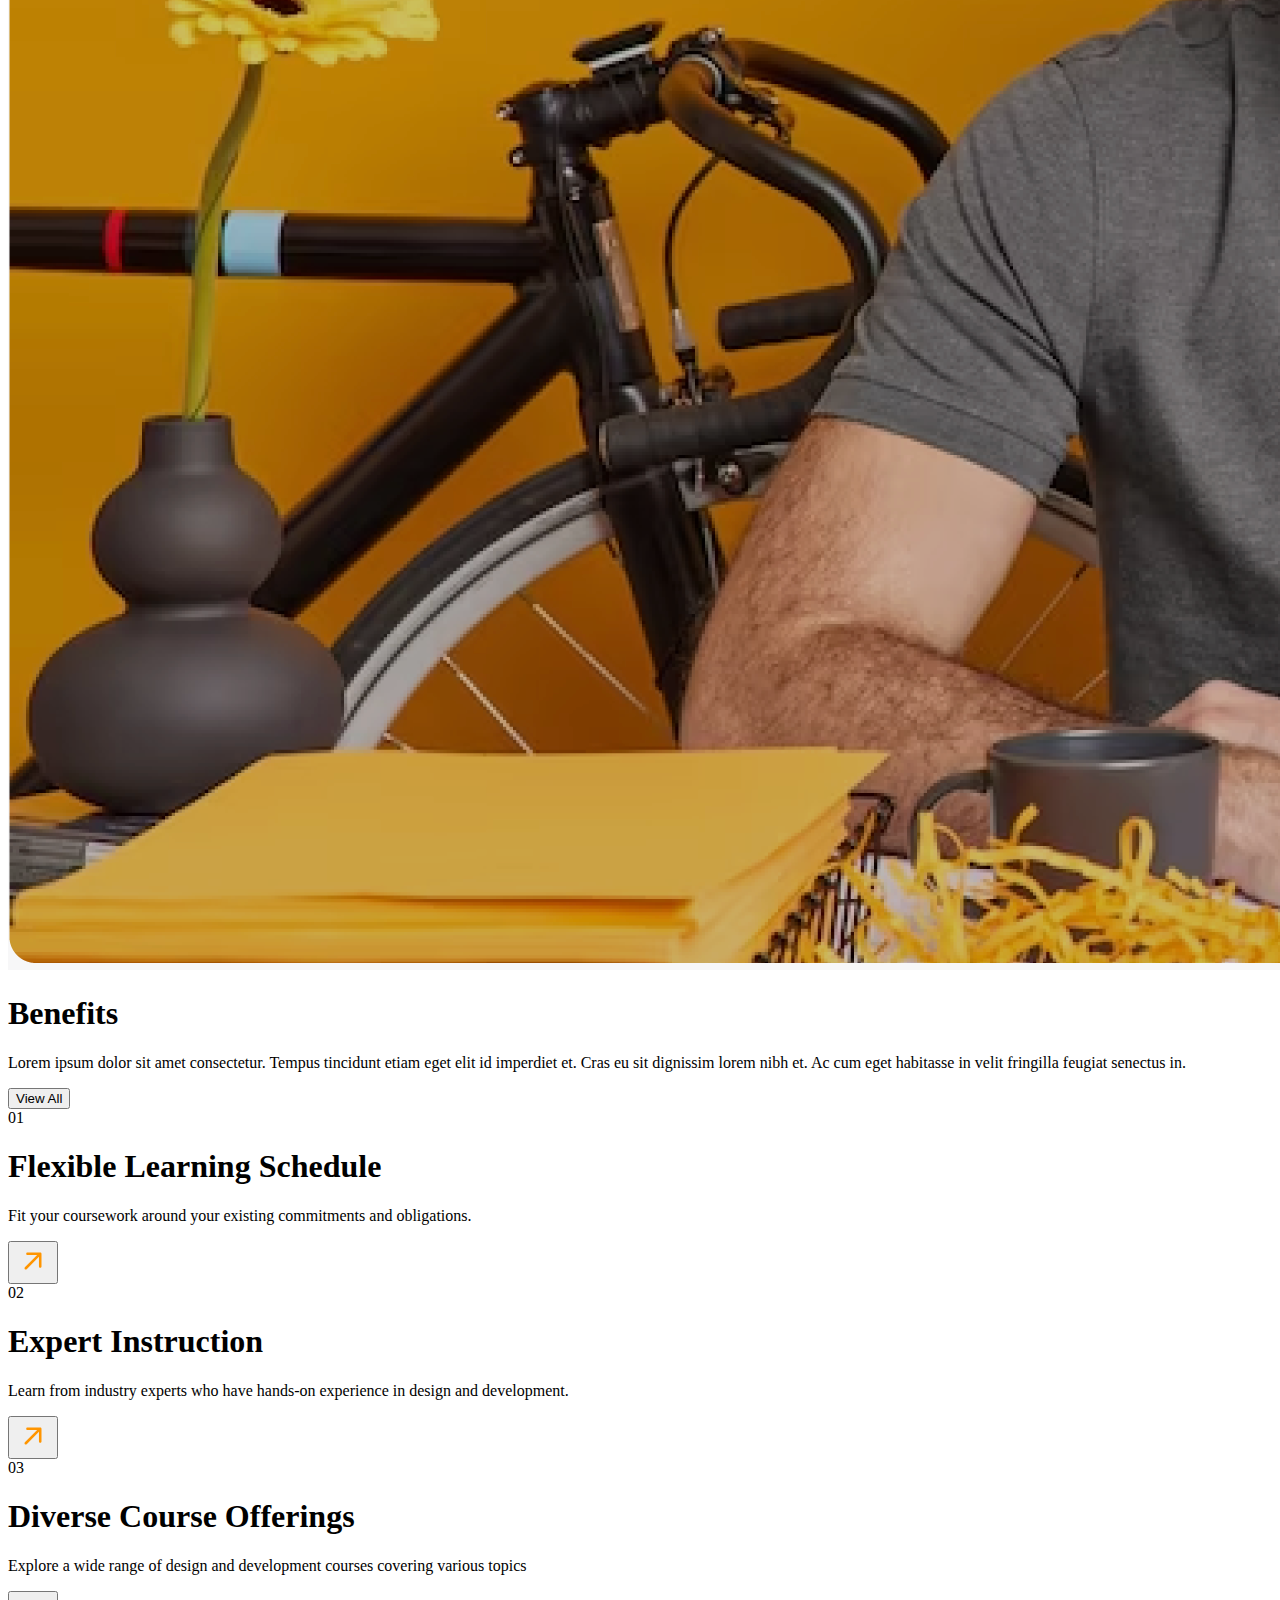
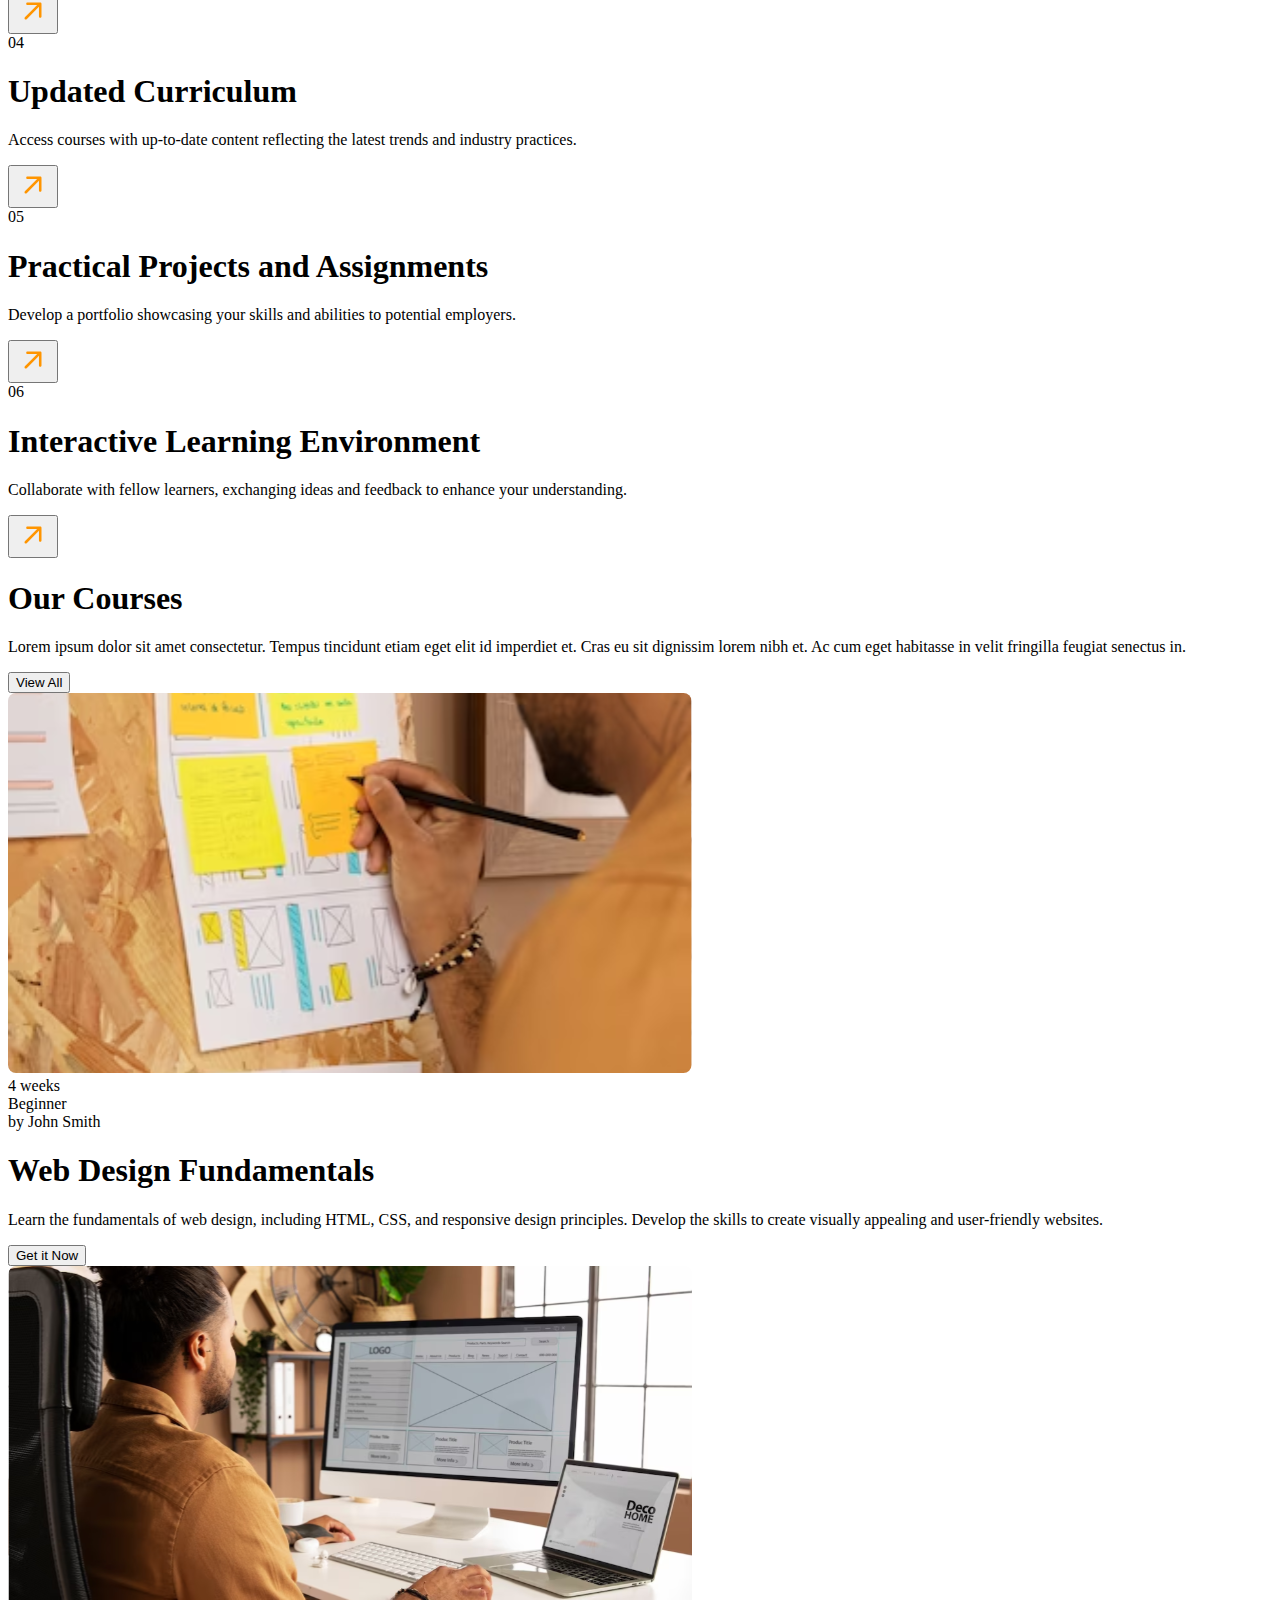
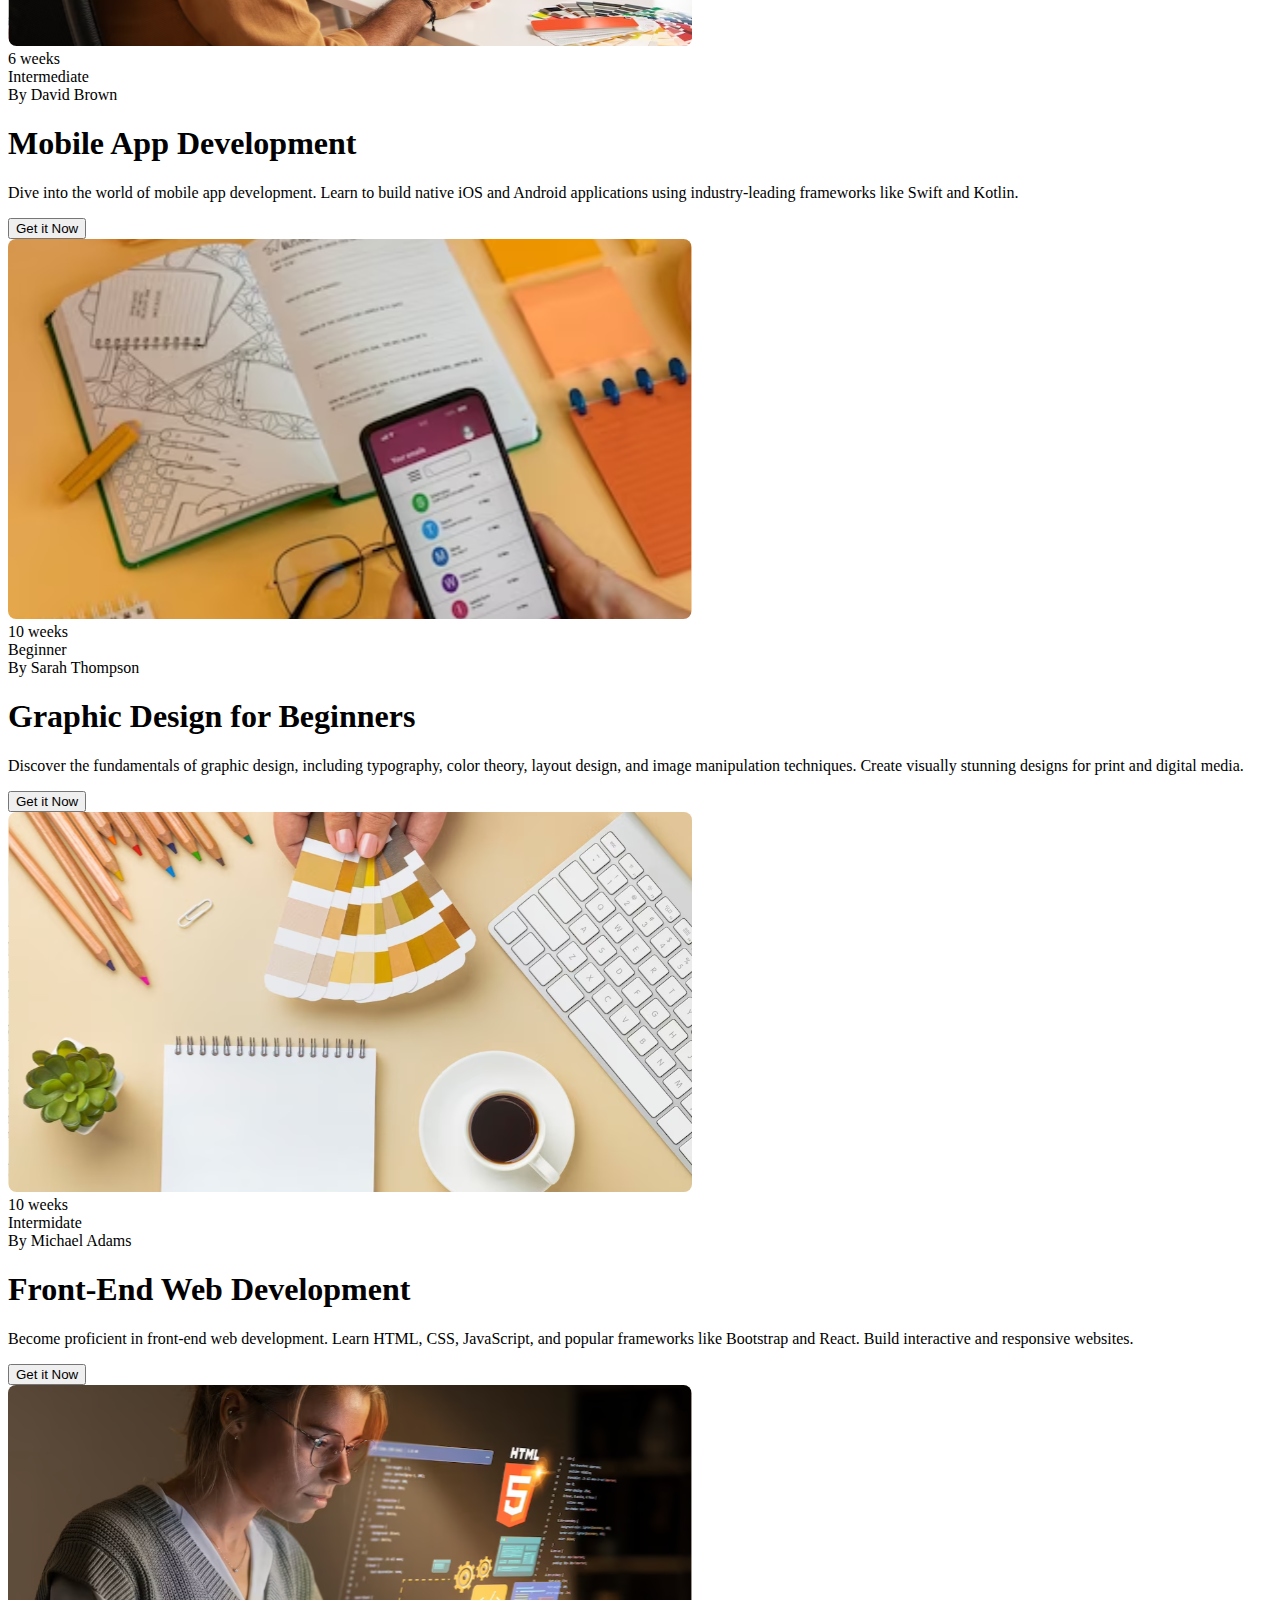
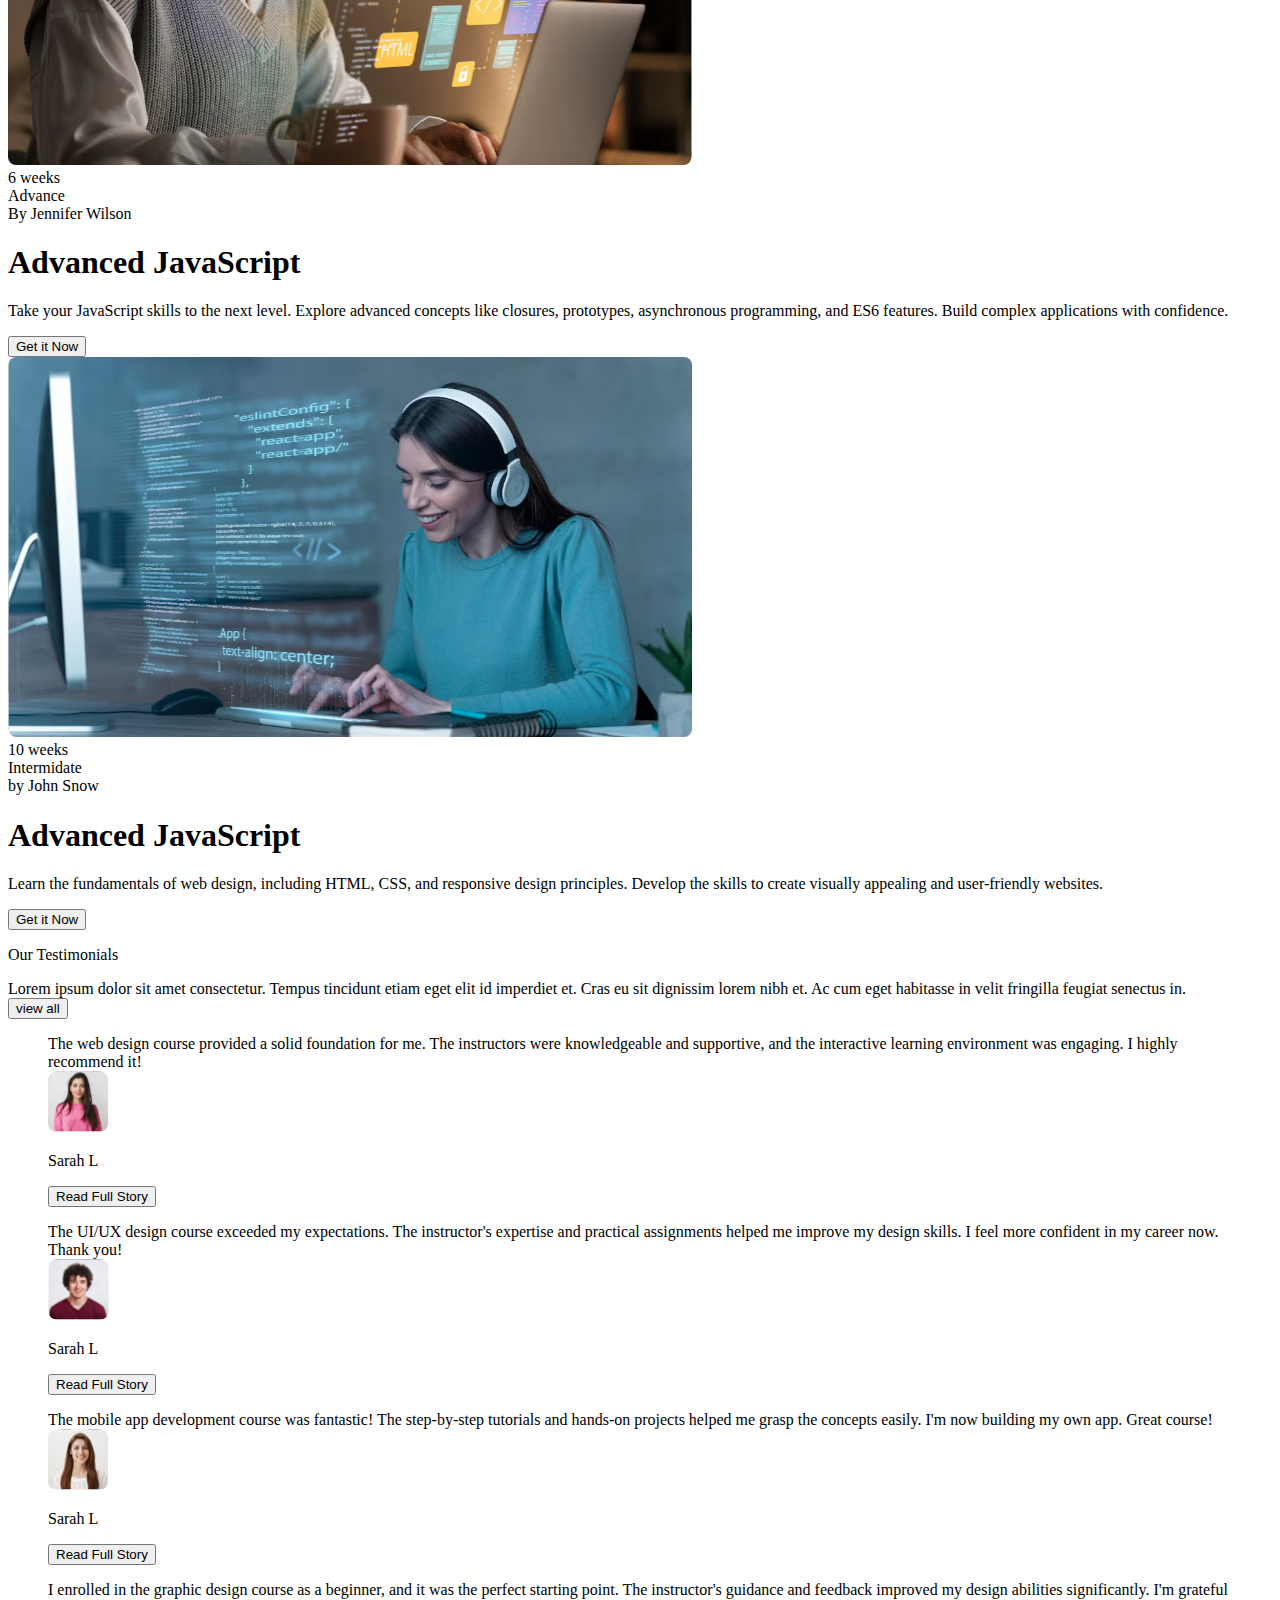
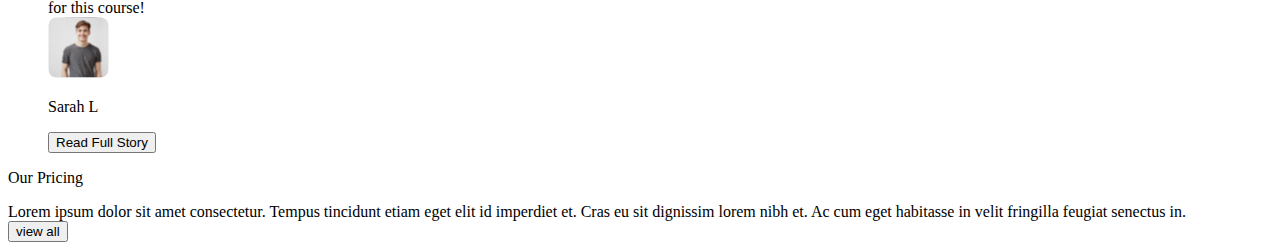
==== commit bf5a90c6: "stam" ====
--- a/index.html
+++ b/index.html
@@ -3,19 +3,7 @@
   <head>
     <meta charset="UTF-8" />
     <meta name="viewport" content="width=device-width, initial-scale=1.0" />
-    <link rel="stylesheet" href="assets/styles/reset.css" />
-    <link rel="stylesheet" href="assets/styles/style.css" />
-    <link
-      rel="stylesheet"
-      href="https://fonts.googleapis.com/css2?family=Be+Vietnam+Pro&display=swap"
-    />
-
-    <link rel="preconnect" href="https://fonts.googleapis.com" />
-    <link rel="preconnect" href="https://fonts.gstatic.com" crossorigin />
-    <link
-      href="https://fonts.googleapis.com/css2?family=Be+Vietnam+Pro:ital,wght@0,100;0,200;0,300;0,400;0,500;0,600;0,700;0,800;0,900;1,100;1,200;1,300;1,400;1,500;1,600;1,700;1,800;1,900&display=swap"
-      rel="stylesheet"
-    />
+   
     <title>course-Page</title>
   </head>
   <body>
@@ -24,6 +12,21 @@
 
       <div class="secondary-header flex">
         <div class="main-nav-bar flex">
+          <div class="pressed-btn flex">Home</div>
+          <div class="un-pressed-btn flex">Courses</div>
+          <div class="un-pressed-btn flex">About US</div>
+          <div class="un-pressed-btn flex">Pricing</div>
+          <div class="un-pressed-btn flex">Contact</div>
+          <div class="pressed-btn flex">Home</div>
+          <div class="un-pressed-btn flex">Courses</div>
+          <div class="un-pressed-btn flex">About US</div>
+          <div class="un-pressed-btn flex">Pricing</div>
+          <div class="un-pressed-btn flex">Contact</div>
+          <div class="pressed-btn flex">Home</div>
+          <div class="un-pressed-btn flex">Courses</div>
+          <div class="un-pressed-btn flex">About US</div>
+          <div class="un-pressed-btn flex">Pricing</div>
+          <div class="un-pressed-btn flex">Contact</div>
           <div class="pressed-btn flex">Home</div>
           <div class="un-pressed-btn flex">Courses</div>
           <div class="un-pressed-btn flex">About US</div>
